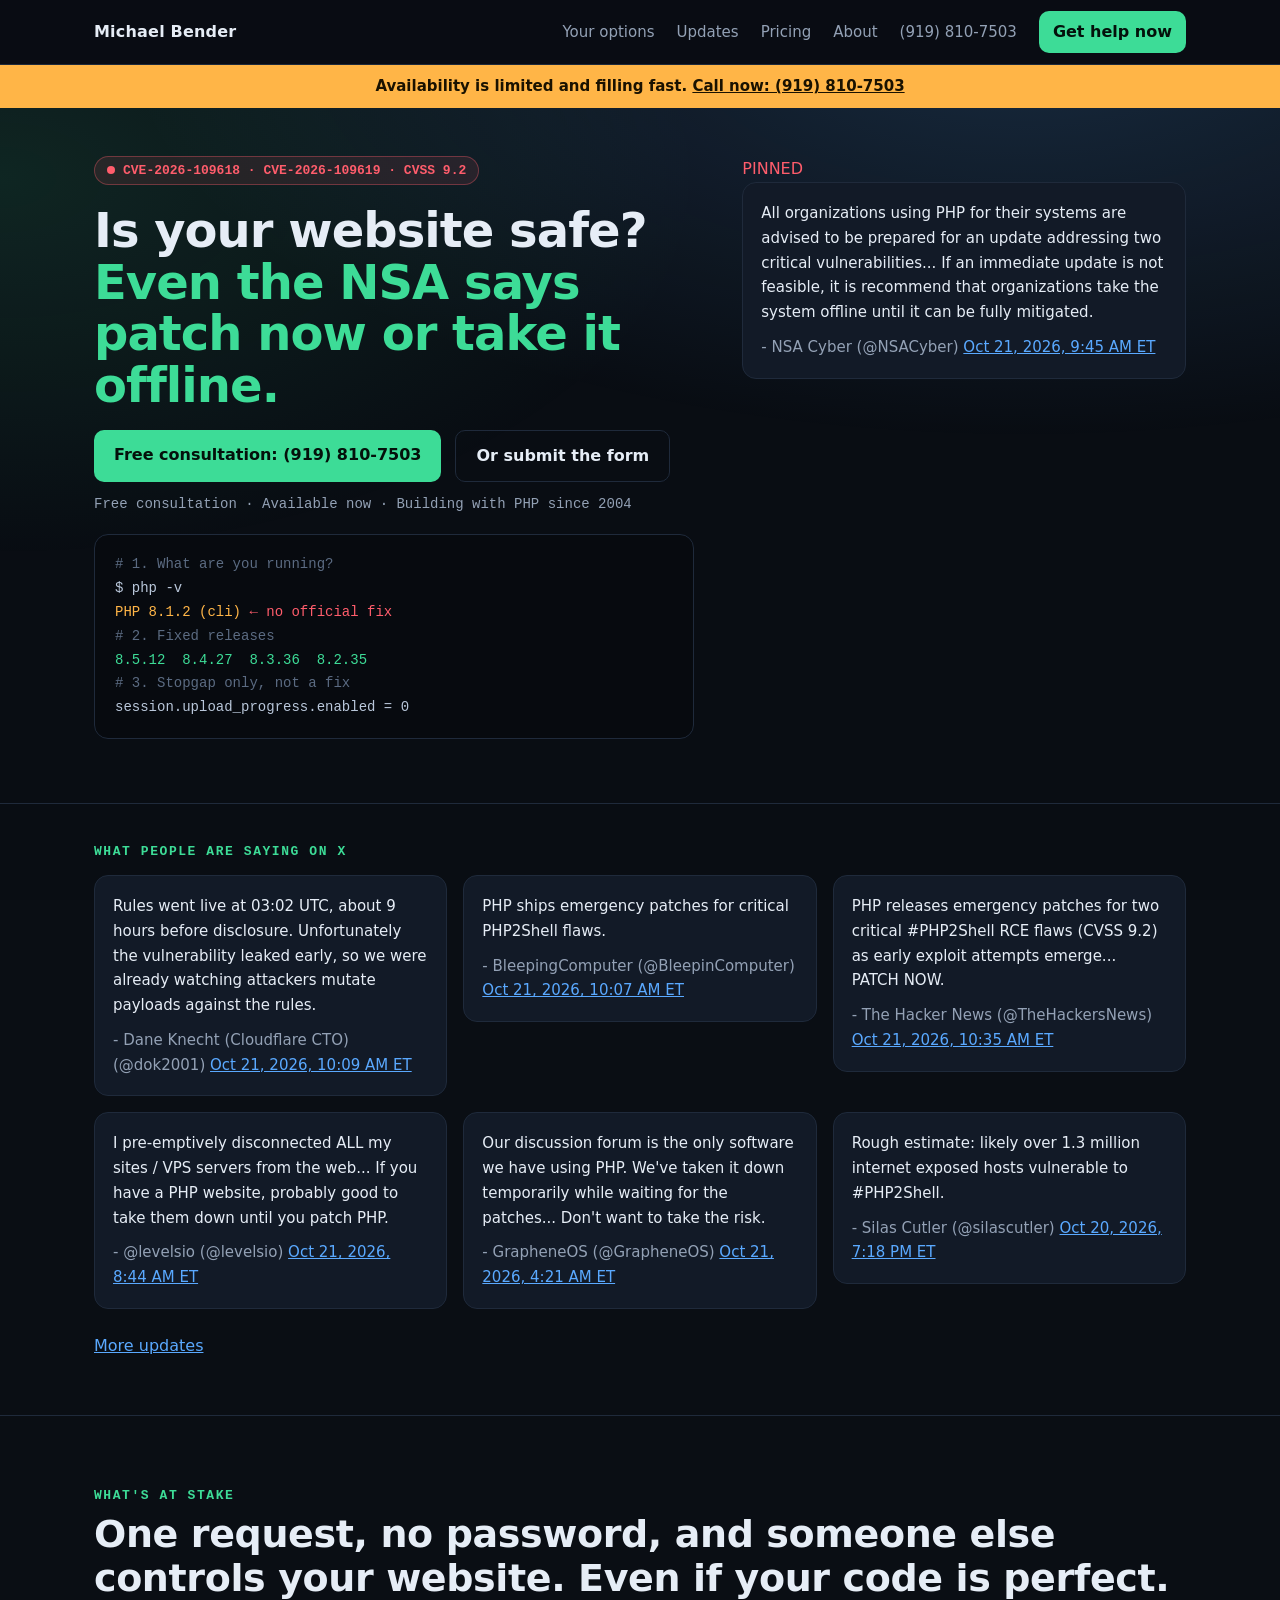
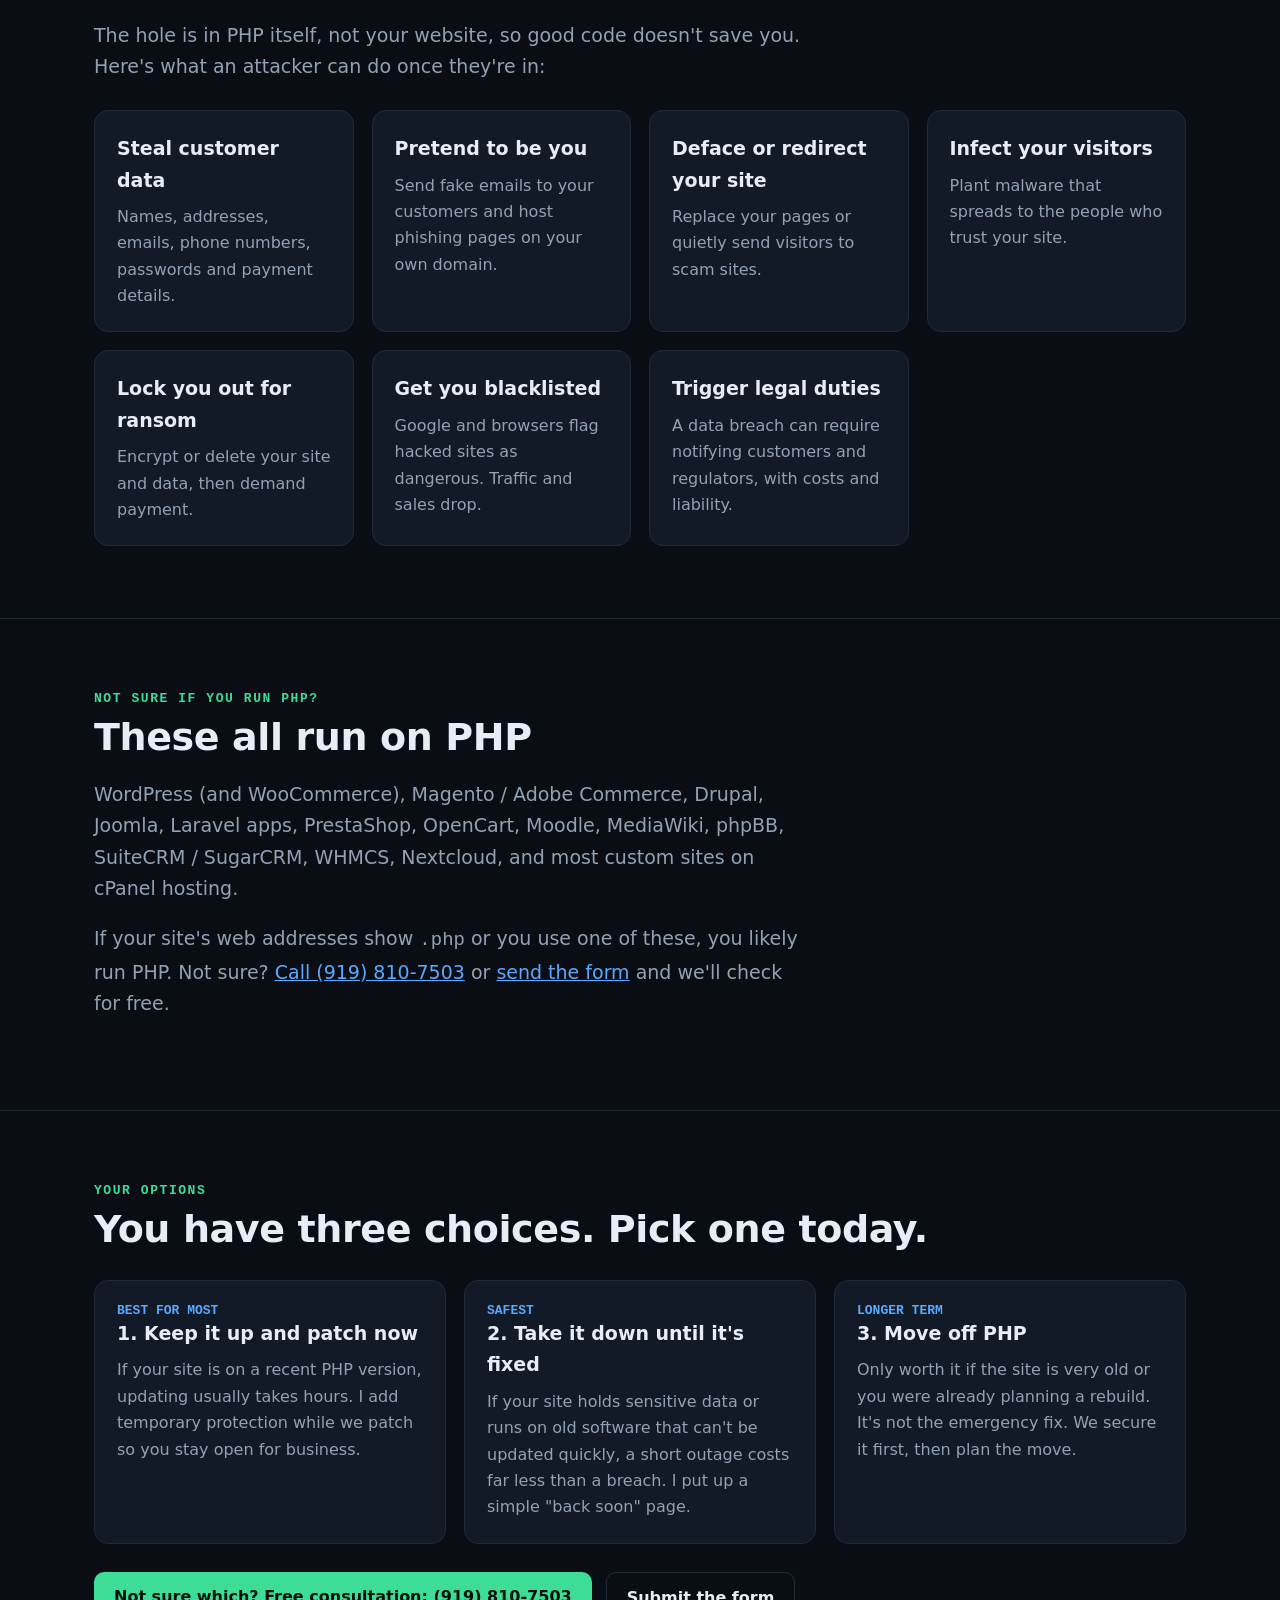
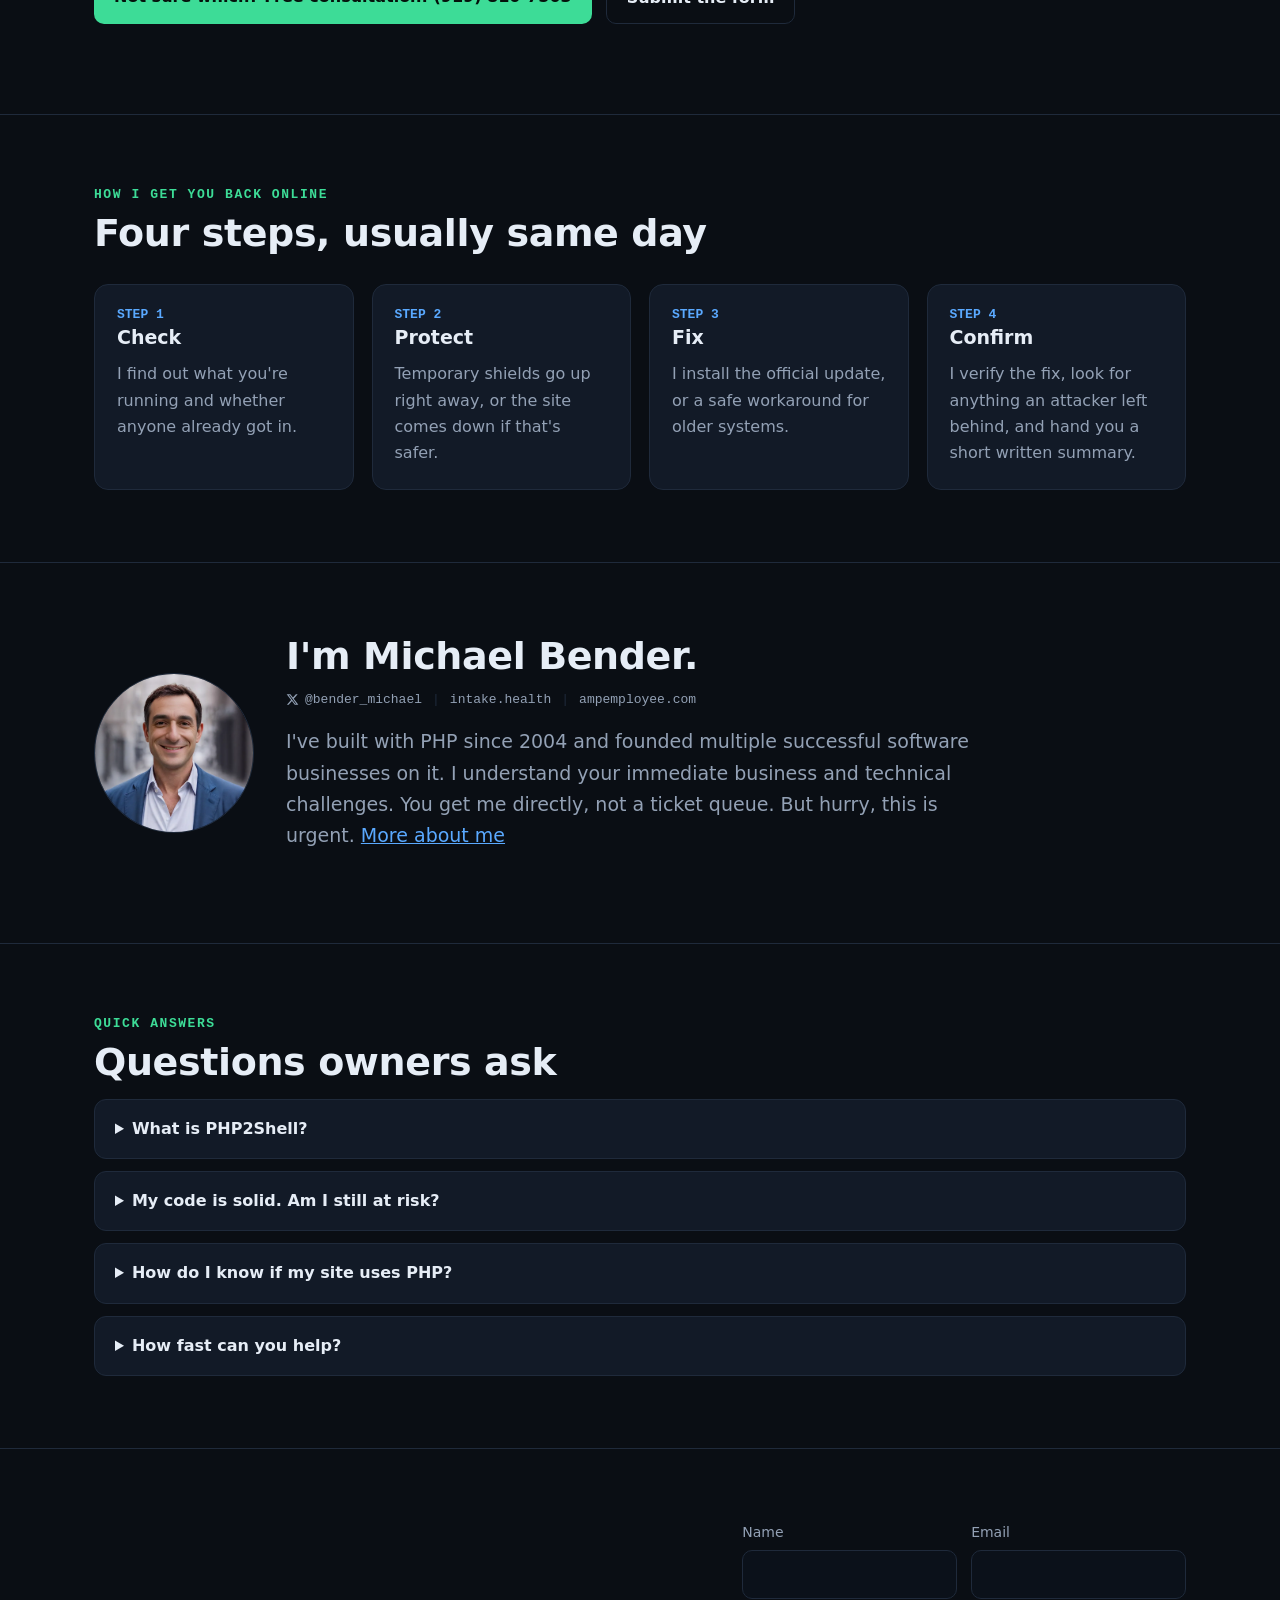
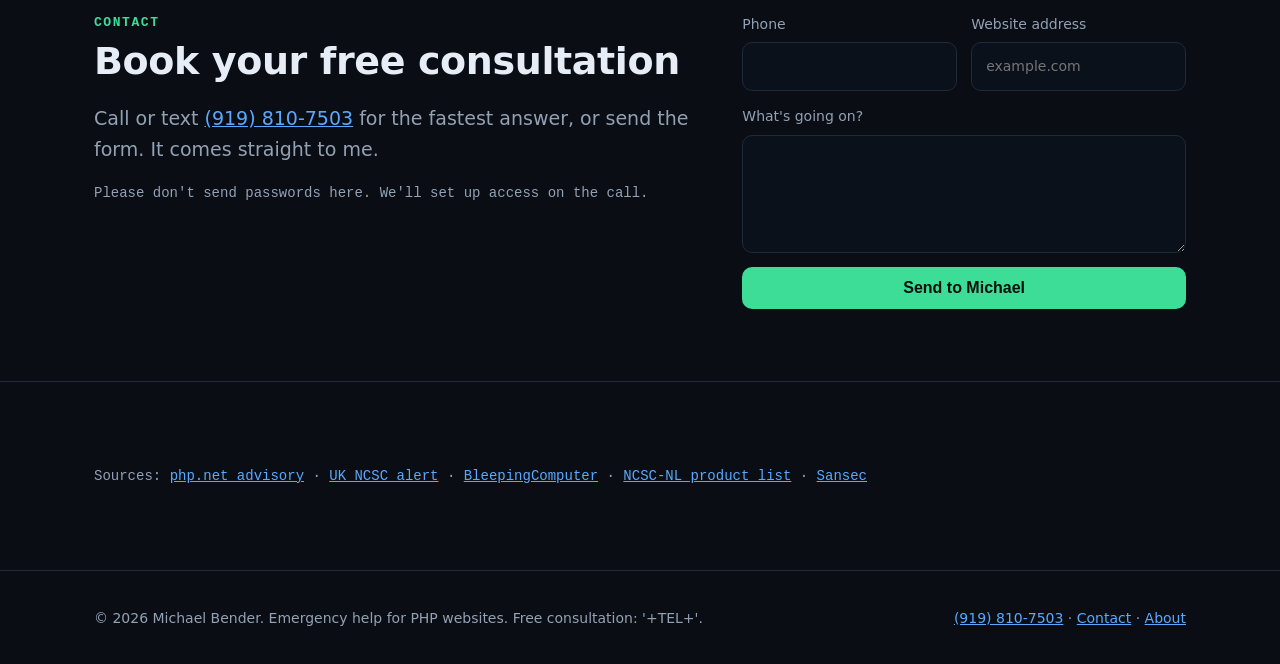
==== index.html @ 1cd70a0a "Add byline and X sameAs" ====
<!doctype html>
<html lang="en"><head><meta charset="utf-8"><meta name="viewport" content="width=device-width,initial-scale=1">
<title>PHP2Shell: Is Your Website at Risk? | Michael Bender</title><meta name="description" content="Attackers can take over your website's server with one request, no password, even if your code is perfect. Patches came out Oct 21, 2026. Get it fixed today: (919) 810-7503."><link rel="canonical" href="https://michaelbender.net/"><meta name="robots" content="index,follow,max-image-preview:large">
<meta property="og:type" content="website"><meta property="og:url" content="https://michaelbender.net/"><meta property="og:title" content="PHP2Shell: Is Your Website at Risk? | Michael Bender"><meta property="og:description" content="Attackers can take over your website's server with one request, no password, even if your code is perfect. Patches came out Oct 21, 2026. Get it fixed today: (919) 810-7503."><meta property="og:image" content="https://michaelbender.net/img/og.png">
<meta name="twitter:card" content="summary_large_image"><meta name="twitter:title" content="PHP2Shell: Is Your Website at Risk? | Michael Bender"><meta name="twitter:description" content="Attackers can take over your website's server with one request, no password, even if your code is perfect. Patches came out Oct 21, 2026. Get it fixed today: (919) 810-7503."><meta name="twitter:image" content="https://michaelbender.net/img/og.png">
<meta name="theme-color" content="#0a0e14"><link rel="icon" href="/favicon.svg" type="image/svg+xml"><link rel="alternate" type="text/plain" href="/llms.txt"><link rel="stylesheet" href="/style.css"><script src="/bg.js" defer></script>
<script type="application/ld+json">{"@context": "https://schema.org", "@type": "Person", "@id": "https://michaelbender.net/#michael", "name": "Michael Bender", "url": "https://michaelbender.net", "image": "https://michaelbender.net/img/michael-bender.jpg", "telephone": "+1-919-810-7503", "jobTitle": "PHP Security Consultant", "sameAs": ["https://x.com/bender_michael"], "knowsAbout": ["PHP", "PHP2Shell", "CVE-2026-109618", "CVE-2026-109619", "WordPress", "Laravel", "Website security"], "description": "Software founder who has built with PHP since 2004 and helps businesses patch and recover from PHP2Shell."}</script><script type="application/ld+json">{"@context": "https://schema.org", "@type": "ProfessionalService", "name": "Michael Bender PHP2Shell Emergency Help", "url": "https://michaelbender.net", "telephone": "+1-919-810-7503", "image": "https://michaelbender.net/img/michael-bender.jpg", "founder": {"@id": "https://michaelbender.net/#michael"}, "areaServed": "Worldwide", "priceRange": "$500 - $3,000", "makesOffer": {"@type": "Offer", "name": "PHP2Shell remediation", "priceSpecification": {"@type": "PriceSpecification", "minPrice": 500, "maxPrice": 3000, "priceCurrency": "USD"}, "description": "Most jobs completed in a few hours. Price set per job after a free consultation."}, "serviceType": ["Emergency PHP patching", "PHP2Shell remediation", "Website security check", "Legacy PHP upgrade"]}</script><script type="application/ld+json">{"@context": "https://schema.org", "@type": "Article", "headline": "PHP2Shell: what it means for your business website and what to do today", "datePublished": "2026-10-21", "dateModified": "2026-10-21", "author": {"@id": "https://michaelbender.net/#michael"}, "about": ["CVE-2026-109618", "CVE-2026-109619"], "citation": ["https://www.php.net/", "https://www.ncsc.gov.uk/news/critical-security-issue-affecting-php", "https://www.bleepingcomputer.com/news/security/php-ships-emergency-patches-for-critical-php2shell-flaws/", "https://github.com/NCSC-NL/php2shell", "https://sansec.io/research/php2shell"]}</script><script type="application/ld+json">{"@context": "https://schema.org", "@type": "FAQPage", "mainEntity": [{"@type": "Question", "name": "What is PHP2Shell?", "acceptedAnswer": {"@type": "Answer", "text": "Two critical flaws in PHP, the software that runs a huge share of the web, including most WordPress sites. They were made public and patched on October 21, 2026 (CVE-2026-109618 and CVE-2026-109619). An attacker can take over the server behind your website with a single web request and no password."}}, {"@type": "Question", "name": "My code is solid. Am I still at risk?", "acceptedAnswer": {"@type": "Answer", "text": "Yes. The flaw is in PHP itself, not in your website's code. A perfectly written site on an unpatched server is still exposed."}}, {"@type": "Question", "name": "How do I know if my site uses PHP?", "acceptedAnswer": {"@type": "Answer", "text": "If it runs on WordPress, Drupal, Magento, Joomla, Laravel or most shared hosting, it almost certainly does. Send me the address and I will tell you."}}, {"@type": "Question", "name": "How fast can you help?", "acceptedAnswer": {"@type": "Answer", "text": "Today. Call (919) 810-7503 or send the form. Most sites on a current PHP version can be patched in hours."}}]}</script>
</head><body><a class="skip" href="#main">Skip to content</a>
<header class="top"><div class="wrap"><a class="brand" href="/">Michael Bender</a>
<nav aria-label="Primary"><a href="/#options">Your options</a><a href="/updates/">Updates</a><a href="/pricing/">Pricing</a><a href="/about/">About</a><a href="tel:+19198107503">(919) 810-7503</a><a class="btn" href="/#contact" style="padding:8px 14px">Get help now</a></nav></div></header><main id="main"><div class="banner"><div class="wrap">Availability is limited and filling fast. <a href="tel:+19198107503">Call now: (919) 810-7503</a></div></div>
<section class="hero" style="border-top:0;padding-top:48px"><div class="wrap grid2" style="align-items:start">
<div>
<span class="pill"><i></i>CVE-2026-109618 &middot; CVE-2026-109619 &middot; CVSS 9.2</span>
<h1 style="font-size:clamp(30px,4.2vw,48px)">Is your website safe? <em>Even the NSA says patch now or take it offline.</em></h1>
<div class="cta" style="margin:18px 0 6px"><a class="btn" href="tel:+19198107503">Free consultation: (919) 810-7503</a><a class="btn ghost" href="#contact">Or submit the form</a></div>
<p class="meta">Free consultation &middot; Available now &middot; Building with PHP since 2004</p>
<div class="term" aria-label="Quick exposure check" style="margin-top:22px">
<div class="c"># 1. What are you running?</div>
<div>$ php -v</div>
<div class="y">PHP 8.1.2 (cli)   <span class="r">&larr; no official fix</span></div>
<div class="c"># 2. Fixed releases</div>
<div class="g">8.5.12 &nbsp;8.4.27 &nbsp;8.3.36 &nbsp;8.2.35</div>
<div class="c"># 3. Stopgap only, not a fix</div>
<div>session.upload_progress.enabled = 0</div>
</div>
</div>
<div><div class="xpost"><div class="n" style="color:var(--red)">PINNED</div><blockquote class="twitter-tweet" data-dnt="true" data-theme="dark" data-conversation="none"><p lang="en" dir="ltr">All organizations using PHP for their systems are advised to be prepared for an update addressing two critical vulnerabilities... If an immediate update is not feasible, it is recommend that organizations take the system offline until it can be fully mitigated.</p>- NSA Cyber (@NSACyber) <a href="https://x.com/NSACyber/status/2112903220209098897">Oct 21, 2026, 9:45 AM ET</a></blockquote></div></div>
</div></section>
<section id="x" style="padding:40px 0"><div class="wrap"><div class="eyebrow">What people are saying on X</div>
<div class="xrow"><div class="xpost"><blockquote class="twitter-tweet" data-dnt="true" data-theme="dark" data-conversation="none"><p lang="en" dir="ltr">Rules went live at 03:02 UTC, about 9 hours before disclosure. Unfortunately the vulnerability leaked early, so we were already watching attackers mutate payloads against the rules.</p>- Dane Knecht (Cloudflare CTO) (@dok2001) <a href="https://x.com/dok2001/status/2112909127060259086">Oct 21, 2026, 10:09 AM ET</a></blockquote></div><div class="xpost"><blockquote class="twitter-tweet" data-dnt="true" data-theme="dark" data-conversation="none"><p lang="en" dir="ltr">PHP ships emergency patches for critical PHP2Shell flaws.</p>- BleepingComputer (@BleepinComputer) <a href="https://x.com/BleepinComputer/status/2112908598321758361">Oct 21, 2026, 10:07 AM ET</a></blockquote></div><div class="xpost"><blockquote class="twitter-tweet" data-dnt="true" data-theme="dark" data-conversation="none"><p lang="en" dir="ltr">PHP releases emergency patches for two critical #PHP2Shell RCE flaws (CVSS 9.2) as early exploit attempts emerge... PATCH NOW.</p>- The Hacker News (@TheHackersNews) <a href="https://x.com/TheHackersNews/status/2112915567179174102">Oct 21, 2026, 10:35 AM ET</a></blockquote></div><div class="xpost"><blockquote class="twitter-tweet" data-dnt="true" data-theme="dark" data-conversation="none"><p lang="en" dir="ltr">I pre-emptively disconnected ALL my sites / VPS servers from the web... If you have a PHP website, probably good to take them down until you patch PHP.</p>- @levelsio (@levelsio) <a href="https://x.com/levelsio/status/2112887674251976827">Oct 21, 2026, 8:44 AM ET</a></blockquote></div><div class="xpost"><blockquote class="twitter-tweet" data-dnt="true" data-theme="dark" data-conversation="none"><p lang="en" dir="ltr">Our discussion forum is the only software we have using PHP. We&#x27;ve taken it down temporarily while waiting for the patches... Don&#x27;t want to take the risk.</p>- GrapheneOS (@GrapheneOS) <a href="https://x.com/GrapheneOS/status/2112821646159380954">Oct 21, 2026, 4:21 AM ET</a></blockquote></div><div class="xpost"><blockquote class="twitter-tweet" data-dnt="true" data-theme="dark" data-conversation="none"><p lang="en" dir="ltr">Rough estimate: likely over 1.3 million internet exposed hosts vulnerable to #PHP2Shell.</p>- Silas Cutler (@silascutler) <a href="https://x.com/silascutler/status/2112684895608652003">Oct 20, 2026, 7:18 PM ET</a></blockquote></div></div>
<p style="margin-top:14px"><a href="/updates/">More updates</a></p></div></section>
<section id="why"><div class="wrap">
<div class="eyebrow">What's at stake</div>
<h2>One request, no password, and someone else controls your website. Even if your code is perfect.</h2>
<p class="lead">The hole is in PHP itself, not your website, so good code doesn't save you. Here's what an attacker can do once they're in:</p>
<div class="cards">
<div class="card"><h3>Steal customer data</h3><p>Names, addresses, emails, phone numbers, passwords and payment details.</p></div>
<div class="card"><h3>Pretend to be you</h3><p>Send fake emails to your customers and host phishing pages on your own domain.</p></div>
<div class="card"><h3>Deface or redirect your site</h3><p>Replace your pages or quietly send visitors to scam sites.</p></div>
<div class="card"><h3>Infect your visitors</h3><p>Plant malware that spreads to the people who trust your site.</p></div>
<div class="card"><h3>Lock you out for ransom</h3><p>Encrypt or delete your site and data, then demand payment.</p></div>
<div class="card"><h3>Get you blacklisted</h3><p>Google and browsers flag hacked sites as dangerous. Traffic and sales drop.</p></div>
<div class="card"><h3>Trigger legal duties</h3><p>A data breach can require notifying customers and regulators, with costs and liability.</p></div>
</div></div></section>
<section id="php-check"><div class="wrap">
<div class="eyebrow">Not sure if you run PHP?</div>
<h2>These all run on PHP</h2>
<p class="lead">WordPress (and WooCommerce), Magento / Adobe Commerce, Drupal, Joomla, Laravel apps, PrestaShop, OpenCart, Moodle, MediaWiki, phpBB, SuiteCRM / SugarCRM, WHMCS, Nextcloud, and most custom sites on cPanel hosting.</p>
<p class="lead">If your site's web addresses show <code>.php</code> or you use one of these, you likely run PHP. Not sure? <a href="tel:+19198107503">Call (919) 810-7503</a> or <a href="#contact">send the form</a> and we'll check for free.</p>
</div></section>

<section id="options"><div class="wrap">
<div class="eyebrow">Your options</div><h2>You have three choices. Pick one today.</h2>
<div class="cards">
<div class="card"><div class="n">BEST FOR MOST</div><h3>1. Keep it up and patch now</h3><p>If your site is on a recent PHP version, updating usually takes hours. I add temporary protection while we patch so you stay open for business.</p></div>
<div class="card"><div class="n">SAFEST</div><h3>2. Take it down until it's fixed</h3><p>If your site holds sensitive data or runs on old software that can't be updated quickly, a short outage costs far less than a breach. I put up a simple "back soon" page.</p></div>
<div class="card"><div class="n">LONGER TERM</div><h3>3. Move off PHP</h3><p>Only worth it if the site is very old or you were already planning a rebuild. It's not the emergency fix. We secure it first, then plan the move.</p></div>
</div>
<div class="cta" style="margin-top:28px"><a class="btn" href="tel:+19198107503">Not sure which? Free consultation: (919) 810-7503</a><a class="btn ghost" href="#contact">Submit the form</a></div>
</div></section>

<section id="how"><div class="wrap">
<div class="eyebrow">How I get you back online</div><h2>Four steps, usually same day</h2>
<div class="cards">
<div class="card"><div class="n">STEP 1</div><h3>Check</h3><p>I find out what you're running and whether anyone already got in.</p></div>
<div class="card"><div class="n">STEP 2</div><h3>Protect</h3><p>Temporary shields go up right away, or the site comes down if that's safer.</p></div>
<div class="card"><div class="n">STEP 3</div><h3>Fix</h3><p>I install the official update, or a safe workaround for older systems.</p></div>
<div class="card"><div class="n">STEP 4</div><h3>Confirm</h3><p>I verify the fix, look for anything an attacker left behind, and hand you a short written summary.</p></div>
</div>
</div></section>

<section id="about"><div class="wrap" style="display:grid;grid-template-columns:160px 1fr;gap:32px;align-items:center">
<div class="photo" style="border-radius:50%"><img src="/img/michael-bender.webp" width="160" height="160" alt="Michael Bender" loading="lazy"></div>
<div><h2>I'm Michael Bender.</h2><p class="byline"><a href="https://x.com/bender_michael" target="_blank" rel="noopener"><svg width="13" height="13" viewBox="0 0 24 24" aria-hidden="true" fill="currentColor"><path d="M18.244 2.25h3.308l-7.227 8.26 8.502 11.24H16.17l-5.214-6.817L4.99 21.75H1.68l7.73-8.835L1.254 2.25H8.08l4.713 6.231zm-1.161 17.52h1.833L7.084 4.126H5.117z"/></svg>@bender_michael</a><span>|</span><a href="https://intake.health" target="_blank" rel="noopener">intake.health</a><span>|</span><a href="https://www.ampemployee.com" target="_blank" rel="noopener">ampemployee.com</a></p><p class="lead">I've built with PHP since 2004 and founded multiple successful software businesses on it. I understand your immediate business and technical challenges. You get me directly, not a ticket queue. But hurry, this is urgent. <a href="/about/">More about me</a></p></div>
</div></section>

<section id="faq"><div class="wrap"><div class="eyebrow">Quick answers</div><h2>Questions owners ask</h2><details><summary>What is PHP2Shell?</summary><p>Two critical flaws in PHP, the software that runs a huge share of the web, including most WordPress sites. They were made public and patched on October 21, 2026 (CVE-2026-109618 and CVE-2026-109619). An attacker can take over the server behind your website with a single web request and no password.</p></details><details><summary>My code is solid. Am I still at risk?</summary><p>Yes. The flaw is in PHP itself, not in your website&#x27;s code. A perfectly written site on an unpatched server is still exposed.</p></details><details><summary>How do I know if my site uses PHP?</summary><p>If it runs on WordPress, Drupal, Magento, Joomla, Laravel or most shared hosting, it almost certainly does. Send me the address and I will tell you.</p></details><details><summary>How fast can you help?</summary><p>Today. Call (919) 810-7503 or send the form. Most sites on a current PHP version can be patched in hours.</p></details></div></section>

<section id="contact"><div class="wrap grid2">
<div><div class="eyebrow">Contact</div><h2>Book your free consultation</h2>
<p class="lead">Call or text <a href="tel:+19198107503">(919) 810-7503</a> for the fastest answer, or send the form. It comes straight to me.</p>
<p class="meta">Please don't send passwords here. We'll set up access on the call.</p></div>
<form action="https://formsubmit.co/michael@intake.health" method="POST">
<input type="hidden" name="_subject" value="New PHP2Shell inquiry from michaelbender.net">
<input type="hidden" name="_next" value="https://michaelbender.net/thanks/">
<input type="hidden" name="_template" value="table">
<input type="text" name="_honey" class="hp" tabindex="-1" autocomplete="off" aria-hidden="true">
<div class="row"><label>Name<input name="name" required autocomplete="name"></label><label>Email<input type="email" name="email" required autocomplete="email"></label></div>
<div class="row"><label>Phone<input type="tel" name="phone" autocomplete="tel"></label><label>Website address<input name="website" placeholder="example.com"></label></div>
<label>What's going on?<textarea name="message" rows="4" required></textarea></label>
<button class="btn" type="submit">Send to Michael</button>
</form>
</div></section>

<section id="sources"><div class="wrap"><p class="meta">Sources: <a href="https://www.php.net/">php.net advisory</a> &middot; <a href="https://www.ncsc.gov.uk/news/critical-security-issue-affecting-php">UK NCSC alert</a> &middot; <a href="https://www.bleepingcomputer.com/news/security/php-ships-emergency-patches-for-critical-php2shell-flaws/">BleepingComputer</a> &middot; <a href="https://github.com/NCSC-NL/php2shell">NCSC-NL product list</a> &middot; <a href="https://sansec.io/research/php2shell">Sansec</a></p></div></section>
</main><script async src="https://platform.twitter.com/widgets.js" charset="utf-8"></script><footer><div class="wrap"><div>&copy; 2026 Michael Bender. Emergency help for PHP websites. Free consultation: '+TEL+'.</div>
<div><a href="tel:+19198107503">(919) 810-7503</a> &middot; <a href="/#contact">Contact</a> &middot; <a href="/about/">About</a></div></div></footer></body></html>
---- style.css ----
:root{--bg:#0a0e14;--bg2:#0f1520;--card:#121a27;--line:#1f2a3b;--tx:#e6edf6;--mut:#93a1b5;--acc:#3ddc97;--acc2:#5aa9ff;--warn:#ffb547;--red:#ff5d6c;--r:14px;--mono:ui-monospace,SFMono-Regular,Menlo,Consolas,monospace}
*{box-sizing:border-box}html{scroll-behavior:smooth}
body{margin:0;background:var(--bg);color:var(--tx);font:16px/1.65 Inter,system-ui,-apple-system,"Segoe UI",Roboto,sans-serif;-webkit-font-smoothing:antialiased}
a{color:var(--acc2)}img{max-width:100%;height:auto}
.wrap{max-width:1140px;margin:0 auto;padding:0 24px}
.skip{position:absolute;left:-999px}.skip:focus{left:12px;top:12px;background:#fff;color:#000;padding:8px;z-index:99}
header.top{position:sticky;top:0;z-index:20;background:rgba(10,14,20,.85);backdrop-filter:blur(10px);border-bottom:1px solid var(--line)}
header.top .wrap{display:flex;align-items:center;justify-content:space-between;height:64px}
.brand{font-weight:700;color:var(--tx);text-decoration:none;letter-spacing:.2px}.brand span{color:var(--acc);font-family:var(--mono)}
nav a{color:var(--mut);text-decoration:none;margin-left:22px;font-size:15px}nav a:hover{color:var(--tx)}
nav a.btn{color:#04110b}
.btn{display:inline-block;background:var(--acc);color:#04110b;font-weight:700;text-decoration:none;padding:12px 20px;border-radius:10px;border:0;cursor:pointer;font-size:16px}
.btn.ghost{background:transparent;color:var(--tx);border:1px solid var(--line)}
.btn:hover{filter:brightness(1.08)}
.hero{padding:88px 0 64px;background:radial-gradient(900px 400px at 80% -10%,rgba(90,169,255,.18),transparent),radial-gradient(700px 380px at 0% 10%,rgba(61,220,151,.12),transparent)}
.pill{display:inline-flex;gap:8px;align-items:center;font:600 13px var(--mono);color:var(--red);background:rgba(255,93,108,.1);border:1px solid rgba(255,93,108,.35);padding:6px 12px;border-radius:999px}
.pill i{width:8px;height:8px;border-radius:50%;background:var(--red);box-shadow:0 0 0 0 rgba(255,93,108,.7);animation:p 1.6s infinite}
@keyframes p{70%{box-shadow:0 0 0 10px rgba(255,93,108,0)}100%{box-shadow:0 0 0 0 rgba(255,93,108,0)}}
@media (prefers-reduced-motion:reduce){.pill i{animation:none}}
h1{font-size:clamp(34px,5.2vw,58px);line-height:1.08;margin:20px 0 18px;letter-spacing:-.02em}
h1 em{font-style:normal;color:var(--acc)}
h2{font-size:clamp(26px,3.4vw,38px);line-height:1.15;margin:0 0 14px;letter-spacing:-.01em}
h3{font-size:19px;margin:0 0 8px}
.lead{font-size:19px;color:var(--mut);max-width:720px}
.cta{display:flex;gap:14px;flex-wrap:wrap;margin:28px 0 18px}
.meta{font:14px var(--mono);color:var(--mut)}
.term{background:#070a0f;border:1px solid var(--line);border-radius:var(--r);padding:18px 20px;font:14px/1.7 var(--mono);color:#b9c7da;overflow:auto}
.term .c{color:#5b6b82}.term .g{color:var(--acc)}.term .y{color:var(--warn)}.term .r{color:var(--red)}
.grid2{display:grid;grid-template-columns:1.15fr .85fr;gap:48px;align-items:center}
section{padding:72px 0;border-top:1px solid var(--line)}
.eyebrow{font:600 13px var(--mono);color:var(--acc);text-transform:uppercase;letter-spacing:.12em;margin-bottom:10px}
.cards{display:grid;grid-template-columns:repeat(auto-fit,minmax(240px,1fr));gap:18px;margin-top:28px}
.card{background:var(--card);border:1px solid var(--line);border-radius:var(--r);padding:22px}
.card p{color:var(--mut);margin:0}
.card .n{font:700 13px var(--mono);color:var(--acc2)}
.step{display:grid;grid-template-columns:64px 1fr;gap:20px;margin-top:40px}
.step .num{font:700 28px var(--mono);color:var(--acc);border:1px solid var(--line);border-radius:12px;height:64px;display:grid;place-items:center;background:var(--bg2)}
.step ul{color:var(--mut);padding-left:18px;margin:8px 0 0}.step li{margin:4px 0}
table{width:100%;border-collapse:collapse;margin-top:18px;font-size:15px}
th,td{border:1px solid var(--line);padding:12px 14px;text-align:left;vertical-align:top}
th{background:var(--bg2);font-weight:600}td{color:var(--mut)}
.t-red{color:var(--red);font-weight:600}.t-y{color:var(--warn);font-weight:600}.t-g{color:var(--acc);font-weight:600}
.tbl{overflow-x:auto}
.flow svg{width:100%;height:auto;display:block;margin-top:24px}
details{background:var(--card);border:1px solid var(--line);border-radius:12px;padding:16px 20px;margin-top:12px}
summary{cursor:pointer;font-weight:600}details p{color:var(--mut);margin:10px 0 0}
form{display:grid;gap:14px}
label{font-size:14px;color:var(--mut);display:grid;gap:6px}
input,select,textarea{background:#0b111a;border:1px solid var(--line);color:var(--tx);border-radius:10px;padding:12px 14px;font:inherit}
input:focus,select:focus,textarea:focus{outline:2px solid var(--acc2);border-color:transparent}
.row{display:grid;grid-template-columns:1fr 1fr;gap:14px}
.hp{display:none}
footer{border-top:1px solid var(--line);padding:36px 0;color:var(--mut);font-size:14px}
footer .wrap{display:flex;justify-content:space-between;flex-wrap:wrap;gap:12px}
.src li{margin:6px 0}
.about-hero{display:grid;grid-template-columns:.8fr 1.2fr;gap:56px;align-items:center}
.photo{border-radius:20px;overflow:hidden;border:1px solid var(--line);aspect-ratio:1/1;background:var(--card)}
.photo img{display:block;width:100%;height:100%;object-fit:cover}
.cap{font:13px var(--mono);color:var(--mut);margin-top:10px}
.big{font-size:44px;color:var(--line);font:700 44px var(--mono)}
.prin{display:grid;grid-template-columns:repeat(3,1fr);gap:28px;margin-top:24px}
.prin .card{background:transparent}
@media(max-width:860px){.grid2,.about-hero,.prin,.row{grid-template-columns:1fr}nav a:not(.btn){display:none}.hero{padding-top:56px}}
#about .photo{aspect-ratio:1/1;width:160px}@media(max-width:860px){#about .wrap{grid-template-columns:1fr!important}}
.xgrid{display:grid;grid-template-columns:repeat(auto-fit,minmax(300px,1fr));gap:18px;margin-top:24px;align-items:start}
.xpost blockquote.twitter-tweet{margin:0;background:var(--card);border:1px solid var(--line);border-radius:var(--r);padding:18px;color:var(--mut);font-size:15px}
.xpost blockquote.twitter-tweet p{color:var(--tx);margin:0 0 10px}
.xpost .twitter-tweet-rendered{margin:0!important}
.banner{background:var(--warn);color:#1a1200;font-weight:700;text-align:center;padding:9px 0;font-size:15px}.banner a{color:#1a1200}
#bg{position:fixed;inset:0;width:100%;height:100%;z-index:-1;opacity:.09;pointer-events:none}
body{position:relative;z-index:0}
@media (prefers-reduced-motion:reduce){#bg{display:none}}
.xrow{display:flex;gap:16px;overflow-x:auto;scroll-snap-type:x mandatory;padding-bottom:10px;margin-top:16px}
.xrow .xpost{flex:0 0 300px;scroll-snap-align:start}
@media(min-width:1100px){.xrow{flex-wrap:wrap;overflow:visible}.xrow .xpost{flex:1 1 300px}}
.byline{display:flex;flex-wrap:wrap;align-items:center;gap:10px;font:13px var(--mono);color:var(--mut);margin:0 0 12px}
.byline a{color:var(--mut);text-decoration:none;display:inline-flex;align-items:center;gap:6px}.byline a:hover{color:var(--tx)}
.byline span{color:var(--line)}
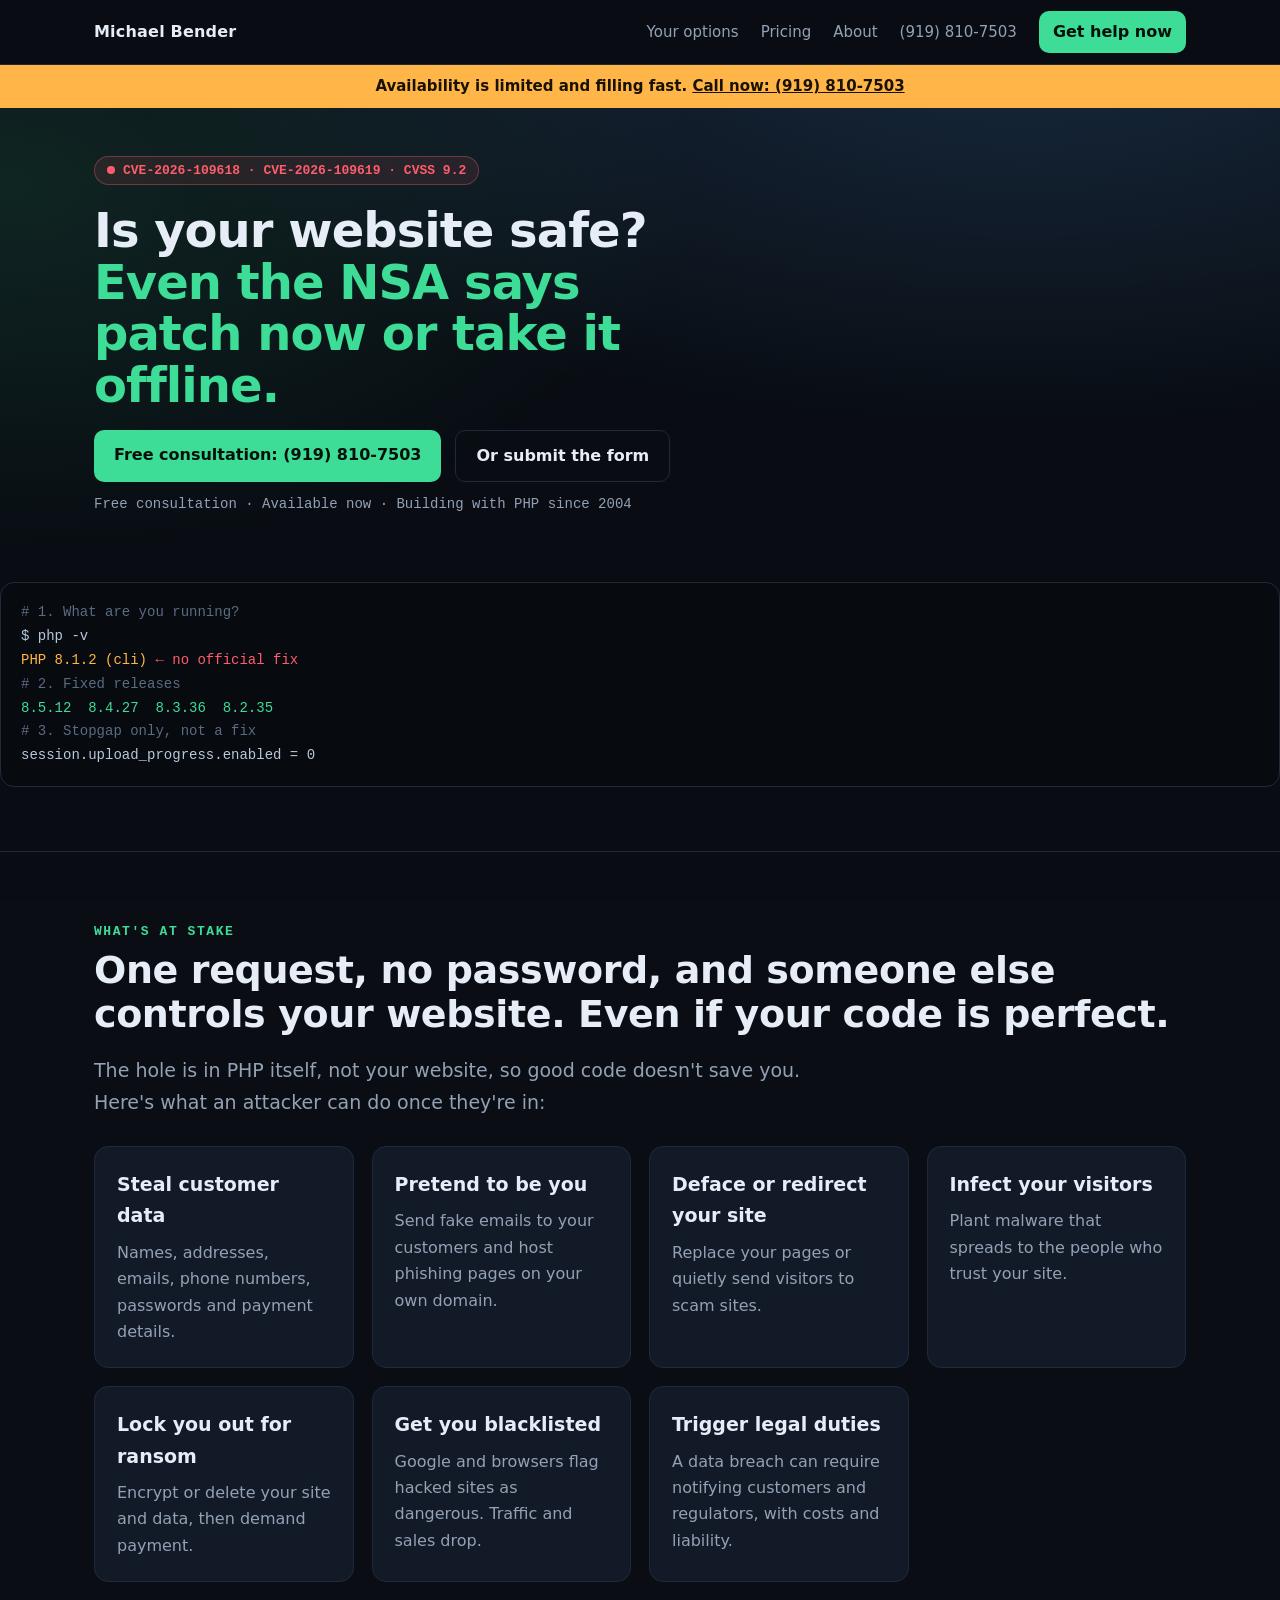
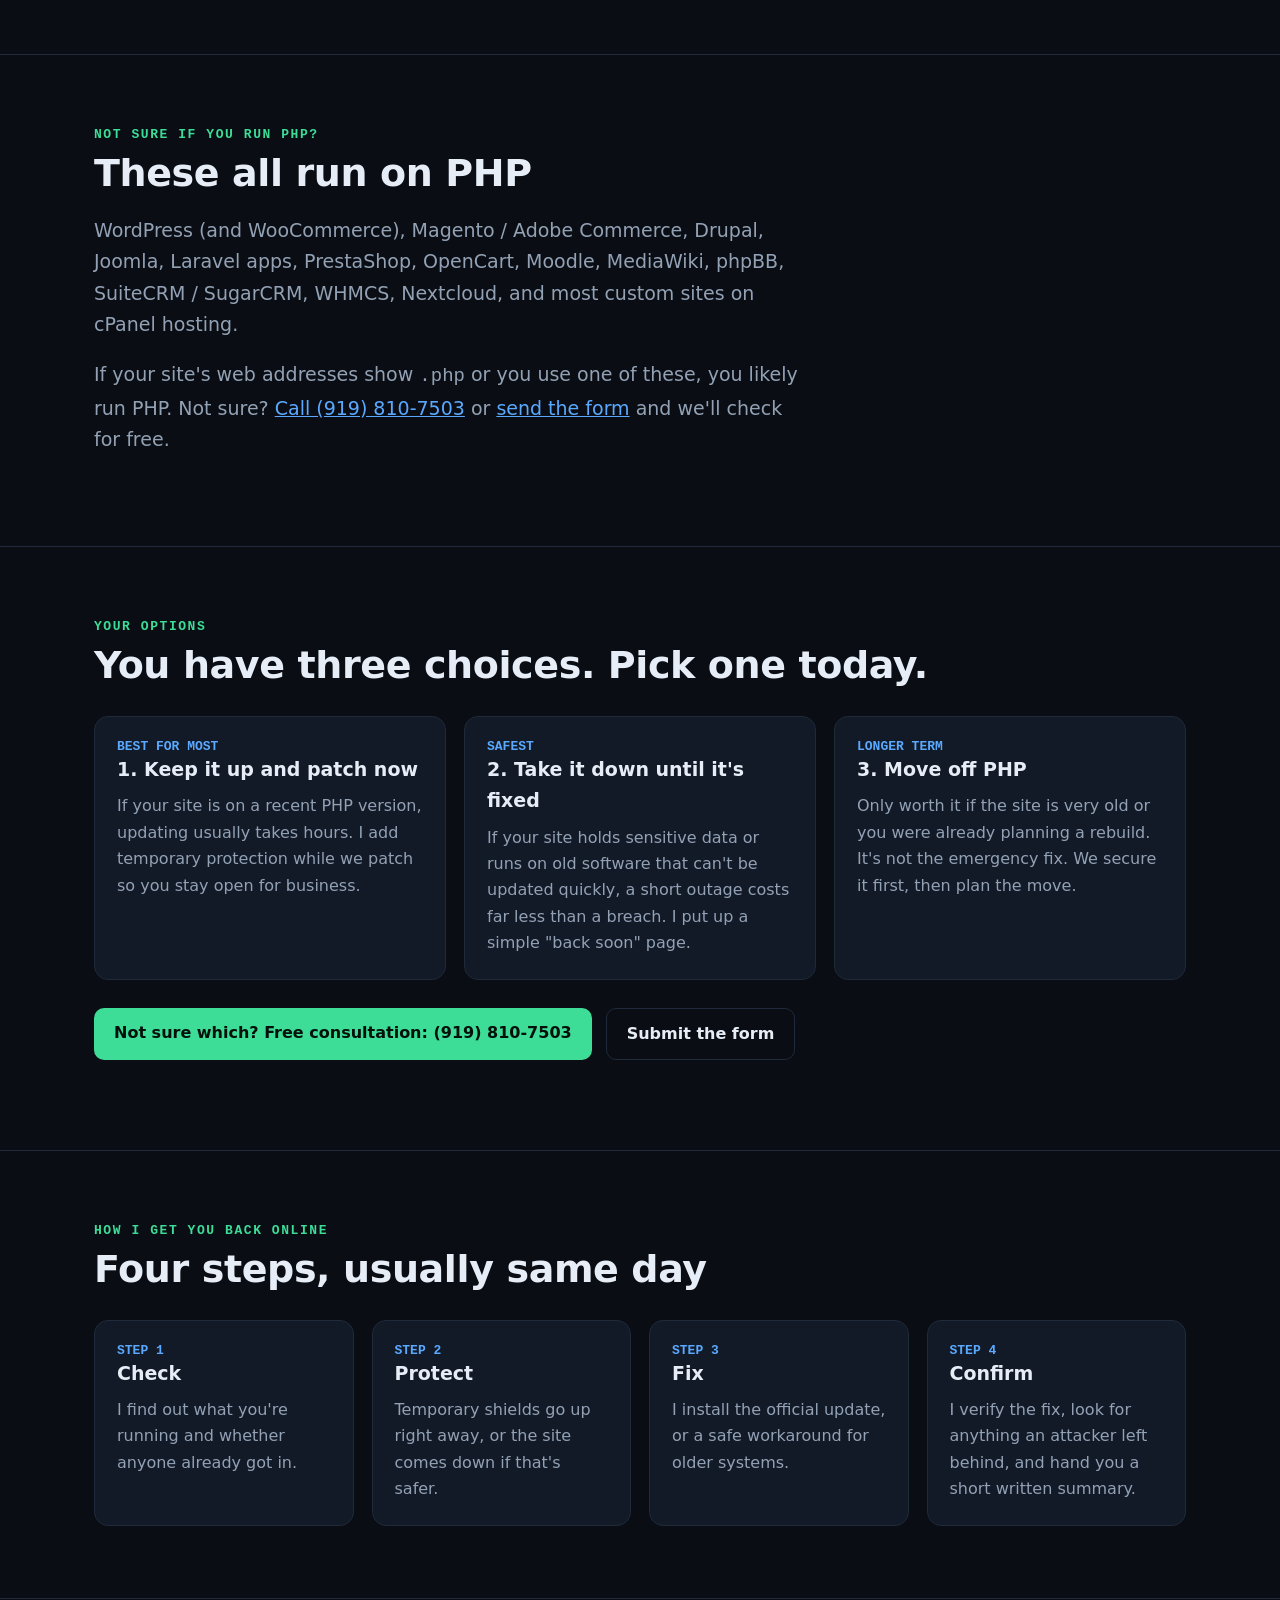
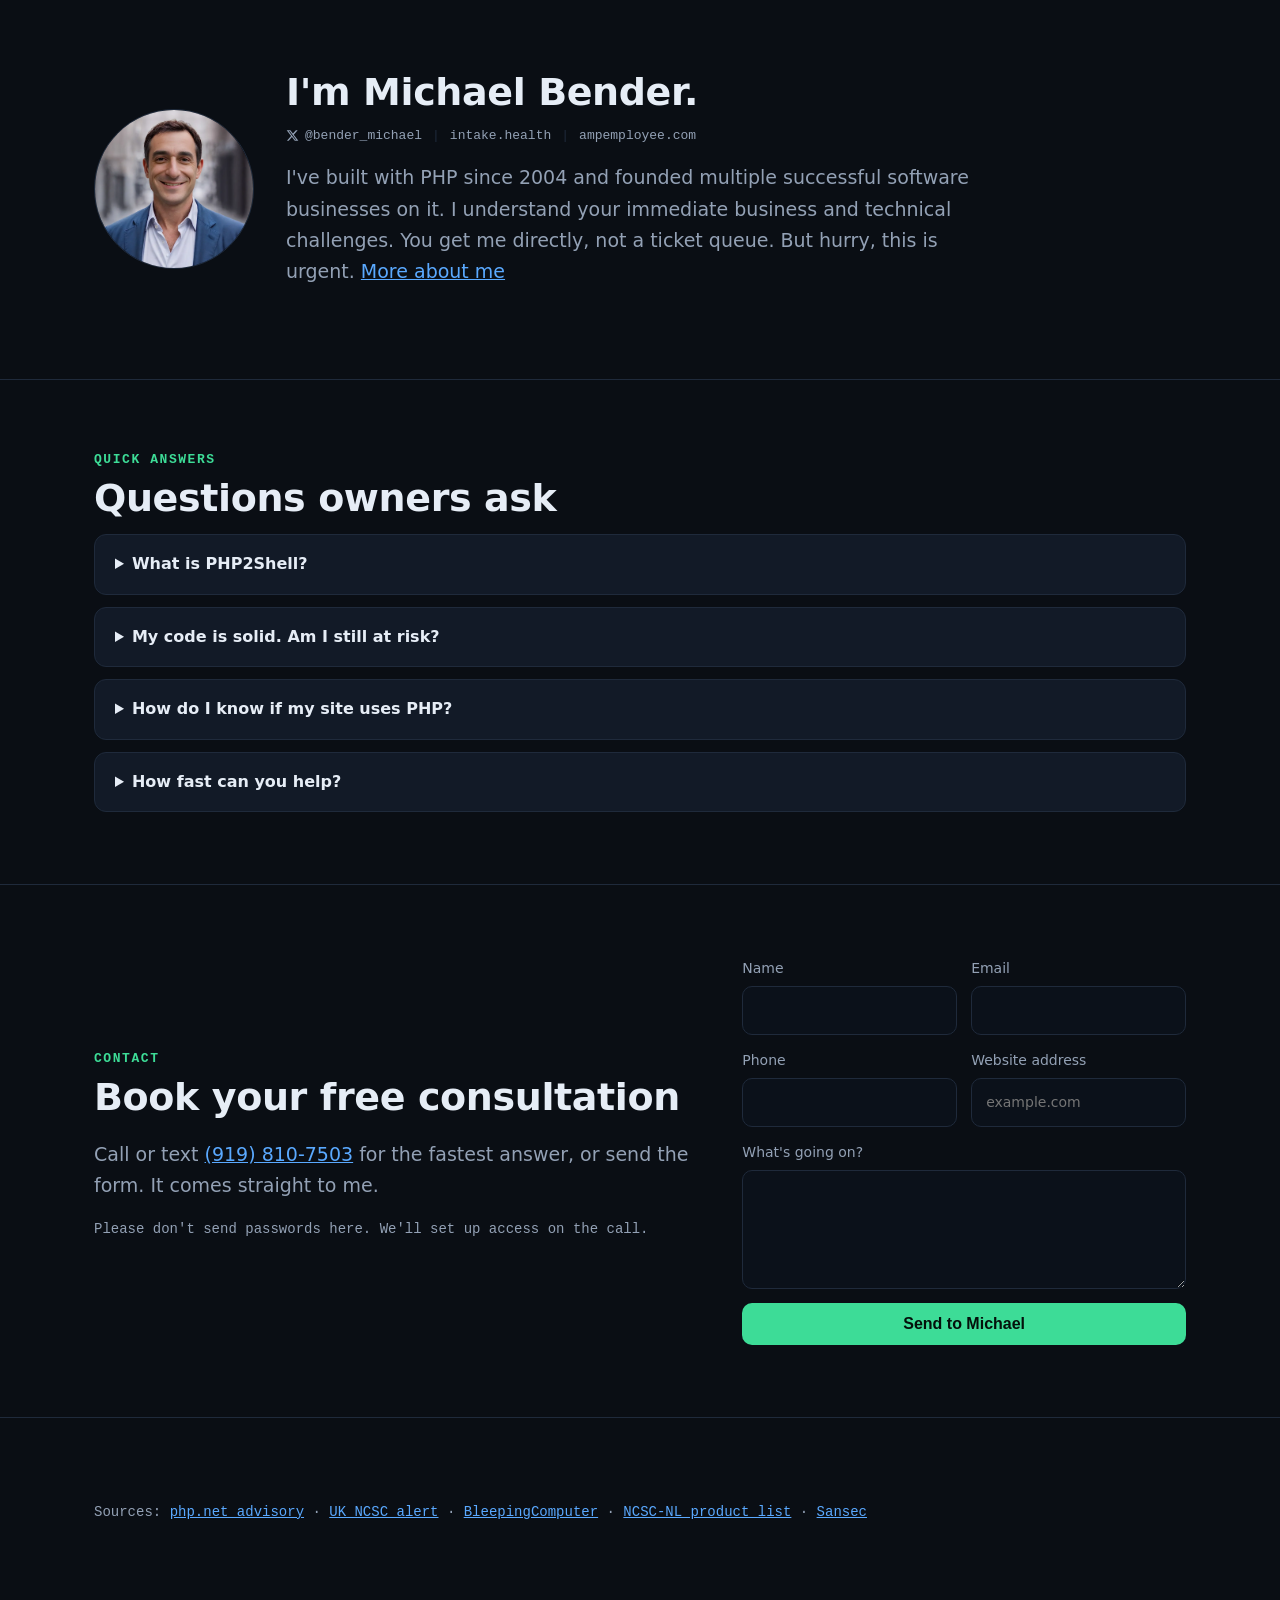
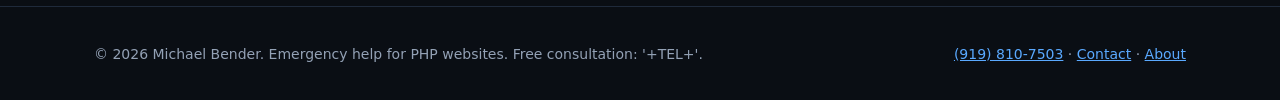
==== commit cbfd769d: "Remove X embeds and /updates; terminal visual in hero" ====
--- a/index.html
+++ b/index.html
@@ -7,14 +7,16 @@
 <script type="application/ld+json">{"@context": "https://schema.org", "@type": "Person", "@id": "https://michaelbender.net/#michael", "name": "Michael Bender", "url": "https://michaelbender.net", "image": "https://michaelbender.net/img/michael-bender.jpg", "telephone": "+1-919-810-7503", "jobTitle": "PHP Security Consultant", "sameAs": ["https://x.com/bender_michael"], "knowsAbout": ["PHP", "PHP2Shell", "CVE-2026-109618", "CVE-2026-109619", "WordPress", "Laravel", "Website security"], "description": "Software founder who has built with PHP since 2004 and helps businesses patch and recover from PHP2Shell."}</script><script type="application/ld+json">{"@context": "https://schema.org", "@type": "ProfessionalService", "name": "Michael Bender PHP2Shell Emergency Help", "url": "https://michaelbender.net", "telephone": "+1-919-810-7503", "image": "https://michaelbender.net/img/michael-bender.jpg", "founder": {"@id": "https://michaelbender.net/#michael"}, "areaServed": "Worldwide", "priceRange": "$500 - $3,000", "makesOffer": {"@type": "Offer", "name": "PHP2Shell remediation", "priceSpecification": {"@type": "PriceSpecification", "minPrice": 500, "maxPrice": 3000, "priceCurrency": "USD"}, "description": "Most jobs completed in a few hours. Price set per job after a free consultation."}, "serviceType": ["Emergency PHP patching", "PHP2Shell remediation", "Website security check", "Legacy PHP upgrade"]}</script><script type="application/ld+json">{"@context": "https://schema.org", "@type": "Article", "headline": "PHP2Shell: what it means for your business website and what to do today", "datePublished": "2026-10-21", "dateModified": "2026-10-21", "author": {"@id": "https://michaelbender.net/#michael"}, "about": ["CVE-2026-109618", "CVE-2026-109619"], "citation": ["https://www.php.net/", "https://www.ncsc.gov.uk/news/critical-security-issue-affecting-php", "https://www.bleepingcomputer.com/news/security/php-ships-emergency-patches-for-critical-php2shell-flaws/", "https://github.com/NCSC-NL/php2shell", "https://sansec.io/research/php2shell"]}</script><script type="application/ld+json">{"@context": "https://schema.org", "@type": "FAQPage", "mainEntity": [{"@type": "Question", "name": "What is PHP2Shell?", "acceptedAnswer": {"@type": "Answer", "text": "Two critical flaws in PHP, the software that runs a huge share of the web, including most WordPress sites. They were made public and patched on October 21, 2026 (CVE-2026-109618 and CVE-2026-109619). An attacker can take over the server behind your website with a single web request and no password."}}, {"@type": "Question", "name": "My code is solid. Am I still at risk?", "acceptedAnswer": {"@type": "Answer", "text": "Yes. The flaw is in PHP itself, not in your website's code. A perfectly written site on an unpatched server is still exposed."}}, {"@type": "Question", "name": "How do I know if my site uses PHP?", "acceptedAnswer": {"@type": "Answer", "text": "If it runs on WordPress, Drupal, Magento, Joomla, Laravel or most shared hosting, it almost certainly does. Send me the address and I will tell you."}}, {"@type": "Question", "name": "How fast can you help?", "acceptedAnswer": {"@type": "Answer", "text": "Today. Call (919) 810-7503 or send the form. Most sites on a current PHP version can be patched in hours."}}]}</script>
 </head><body><a class="skip" href="#main">Skip to content</a>
 <header class="top"><div class="wrap"><a class="brand" href="/">Michael Bender</a>
-<nav aria-label="Primary"><a href="/#options">Your options</a><a href="/updates/">Updates</a><a href="/pricing/">Pricing</a><a href="/about/">About</a><a href="tel:+19198107503">(919) 810-7503</a><a class="btn" href="/#contact" style="padding:8px 14px">Get help now</a></nav></div></header><main id="main"><div class="banner"><div class="wrap">Availability is limited and filling fast. <a href="tel:+19198107503">Call now: (919) 810-7503</a></div></div>
+<nav aria-label="Primary"><a href="/#options">Your options</a><a href="/pricing/">Pricing</a><a href="/about/">About</a><a href="tel:+19198107503">(919) 810-7503</a><a class="btn" href="/#contact" style="padding:8px 14px">Get help now</a></nav></div></header><main id="main"><div class="banner"><div class="wrap">Availability is limited and filling fast. <a href="tel:+19198107503">Call now: (919) 810-7503</a></div></div>
 <section class="hero" style="border-top:0;padding-top:48px"><div class="wrap grid2" style="align-items:start">
 <div>
 <span class="pill"><i></i>CVE-2026-109618 &middot; CVE-2026-109619 &middot; CVSS 9.2</span>
 <h1 style="font-size:clamp(30px,4.2vw,48px)">Is your website safe? <em>Even the NSA says patch now or take it offline.</em></h1>
 <div class="cta" style="margin:18px 0 6px"><a class="btn" href="tel:+19198107503">Free consultation: (919) 810-7503</a><a class="btn ghost" href="#contact">Or submit the form</a></div>
 <p class="meta">Free consultation &middot; Available now &middot; Building with PHP since 2004</p>
-<div class="term" aria-label="Quick exposure check" style="margin-top:22px">
+</div>
+</div>
+<div><div class="term" aria-label="Quick exposure check" style="margin-top:56px">
 <div class="c"># 1. What are you running?</div>
 <div>$ php -v</div>
 <div class="y">PHP 8.1.2 (cli)   <span class="r">&larr; no official fix</span></div>
@@ -23,12 +25,8 @@
 <div class="c"># 3. Stopgap only, not a fix</div>
 <div>session.upload_progress.enabled = 0</div>
 </div>
-</div>
-<div><div class="xpost"><div class="n" style="color:var(--red)">PINNED</div><blockquote class="twitter-tweet" data-dnt="true" data-theme="dark" data-conversation="none"><p lang="en" dir="ltr">All organizations using PHP for their systems are advised to be prepared for an update addressing two critical vulnerabilities... If an immediate update is not feasible, it is recommend that organizations take the system offline until it can be fully mitigated.</p>- NSA Cyber (@NSACyber) <a href="https://x.com/NSACyber/status/2112903220209098897">Oct 21, 2026, 9:45 AM ET</a></blockquote></div></div>
 </div></section>
-<section id="x" style="padding:40px 0"><div class="wrap"><div class="eyebrow">What people are saying on X</div>
-<div class="xrow"><div class="xpost"><blockquote class="twitter-tweet" data-dnt="true" data-theme="dark" data-conversation="none"><p lang="en" dir="ltr">Rules went live at 03:02 UTC, about 9 hours before disclosure. Unfortunately the vulnerability leaked early, so we were already watching attackers mutate payloads against the rules.</p>- Dane Knecht (Cloudflare CTO) (@dok2001) <a href="https://x.com/dok2001/status/2112909127060259086">Oct 21, 2026, 10:09 AM ET</a></blockquote></div><div class="xpost"><blockquote class="twitter-tweet" data-dnt="true" data-theme="dark" data-conversation="none"><p lang="en" dir="ltr">PHP ships emergency patches for critical PHP2Shell flaws.</p>- BleepingComputer (@BleepinComputer) <a href="https://x.com/BleepinComputer/status/2112908598321758361">Oct 21, 2026, 10:07 AM ET</a></blockquote></div><div class="xpost"><blockquote class="twitter-tweet" data-dnt="true" data-theme="dark" data-conversation="none"><p lang="en" dir="ltr">PHP releases emergency patches for two critical #PHP2Shell RCE flaws (CVSS 9.2) as early exploit attempts emerge... PATCH NOW.</p>- The Hacker News (@TheHackersNews) <a href="https://x.com/TheHackersNews/status/2112915567179174102">Oct 21, 2026, 10:35 AM ET</a></blockquote></div><div class="xpost"><blockquote class="twitter-tweet" data-dnt="true" data-theme="dark" data-conversation="none"><p lang="en" dir="ltr">I pre-emptively disconnected ALL my sites / VPS servers from the web... If you have a PHP website, probably good to take them down until you patch PHP.</p>- @levelsio (@levelsio) <a href="https://x.com/levelsio/status/2112887674251976827">Oct 21, 2026, 8:44 AM ET</a></blockquote></div><div class="xpost"><blockquote class="twitter-tweet" data-dnt="true" data-theme="dark" data-conversation="none"><p lang="en" dir="ltr">Our discussion forum is the only software we have using PHP. We&#x27;ve taken it down temporarily while waiting for the patches... Don&#x27;t want to take the risk.</p>- GrapheneOS (@GrapheneOS) <a href="https://x.com/GrapheneOS/status/2112821646159380954">Oct 21, 2026, 4:21 AM ET</a></blockquote></div><div class="xpost"><blockquote class="twitter-tweet" data-dnt="true" data-theme="dark" data-conversation="none"><p lang="en" dir="ltr">Rough estimate: likely over 1.3 million internet exposed hosts vulnerable to #PHP2Shell.</p>- Silas Cutler (@silascutler) <a href="https://x.com/silascutler/status/2112684895608652003">Oct 20, 2026, 7:18 PM ET</a></blockquote></div></div>
-<p style="margin-top:14px"><a href="/updates/">More updates</a></p></div></section>
+
 <section id="why"><div class="wrap">
 <div class="eyebrow">What's at stake</div>
 <h2>One request, no password, and someone else controls your website. Even if your code is perfect.</h2>
@@ -93,5 +91,5 @@
 </div></section>
 
 <section id="sources"><div class="wrap"><p class="meta">Sources: <a href="https://www.php.net/">php.net advisory</a> &middot; <a href="https://www.ncsc.gov.uk/news/critical-security-issue-affecting-php">UK NCSC alert</a> &middot; <a href="https://www.bleepingcomputer.com/news/security/php-ships-emergency-patches-for-critical-php2shell-flaws/">BleepingComputer</a> &middot; <a href="https://github.com/NCSC-NL/php2shell">NCSC-NL product list</a> &middot; <a href="https://sansec.io/research/php2shell">Sansec</a></p></div></section>
-</main><script async src="https://platform.twitter.com/widgets.js" charset="utf-8"></script><footer><div class="wrap"><div>&copy; 2026 Michael Bender. Emergency help for PHP websites. Free consultation: '+TEL+'.</div>
+</main><footer><div class="wrap"><div>&copy; 2026 Michael Bender. Emergency help for PHP websites. Free consultation: '+TEL+'.</div>
 <div><a href="tel:+19198107503">(919) 810-7503</a> &middot; <a href="/#contact">Contact</a> &middot; <a href="/about/">About</a></div></div></footer></body></html>
--- a/style.css
+++ b/style.css
@@ -62,17 +62,10 @@
 .prin .card{background:transparent}
 @media(max-width:860px){.grid2,.about-hero,.prin,.row{grid-template-columns:1fr}nav a:not(.btn){display:none}.hero{padding-top:56px}}
 #about .photo{aspect-ratio:1/1;width:160px}@media(max-width:860px){#about .wrap{grid-template-columns:1fr!important}}
-.xgrid{display:grid;grid-template-columns:repeat(auto-fit,minmax(300px,1fr));gap:18px;margin-top:24px;align-items:start}
-.xpost blockquote.twitter-tweet{margin:0;background:var(--card);border:1px solid var(--line);border-radius:var(--r);padding:18px;color:var(--mut);font-size:15px}
-.xpost blockquote.twitter-tweet p{color:var(--tx);margin:0 0 10px}
-.xpost .twitter-tweet-rendered{margin:0!important}
 .banner{background:var(--warn);color:#1a1200;font-weight:700;text-align:center;padding:9px 0;font-size:15px}.banner a{color:#1a1200}
 #bg{position:fixed;inset:0;width:100%;height:100%;z-index:-1;opacity:.09;pointer-events:none}
 body{position:relative;z-index:0}
 @media (prefers-reduced-motion:reduce){#bg{display:none}}
-.xrow{display:flex;gap:16px;overflow-x:auto;scroll-snap-type:x mandatory;padding-bottom:10px;margin-top:16px}
-.xrow .xpost{flex:0 0 300px;scroll-snap-align:start}
-@media(min-width:1100px){.xrow{flex-wrap:wrap;overflow:visible}.xrow .xpost{flex:1 1 300px}}
 .byline{display:flex;flex-wrap:wrap;align-items:center;gap:10px;font:13px var(--mono);color:var(--mut);margin:0 0 12px}
 .byline a{color:var(--mut);text-decoration:none;display:inline-flex;align-items:center;gap:6px}.byline a:hover{color:var(--tx)}
 .byline span{color:var(--line)}
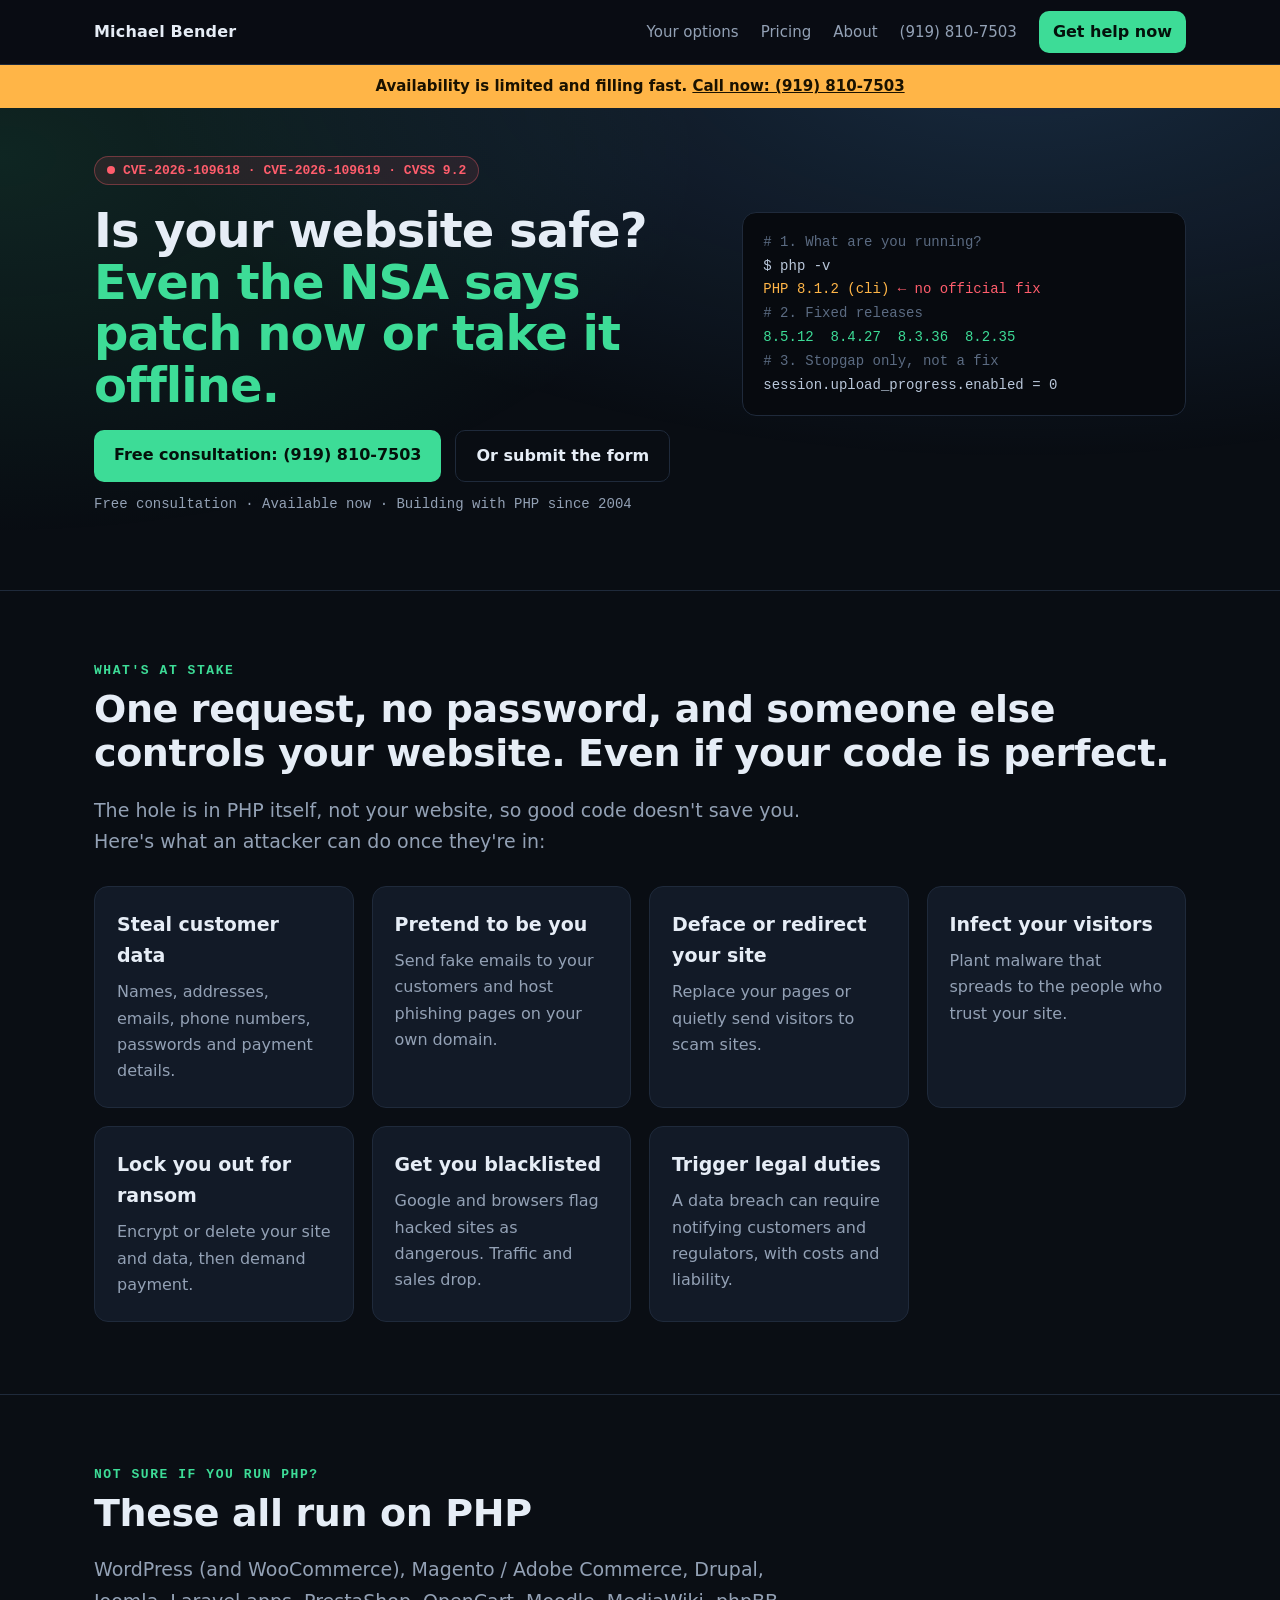
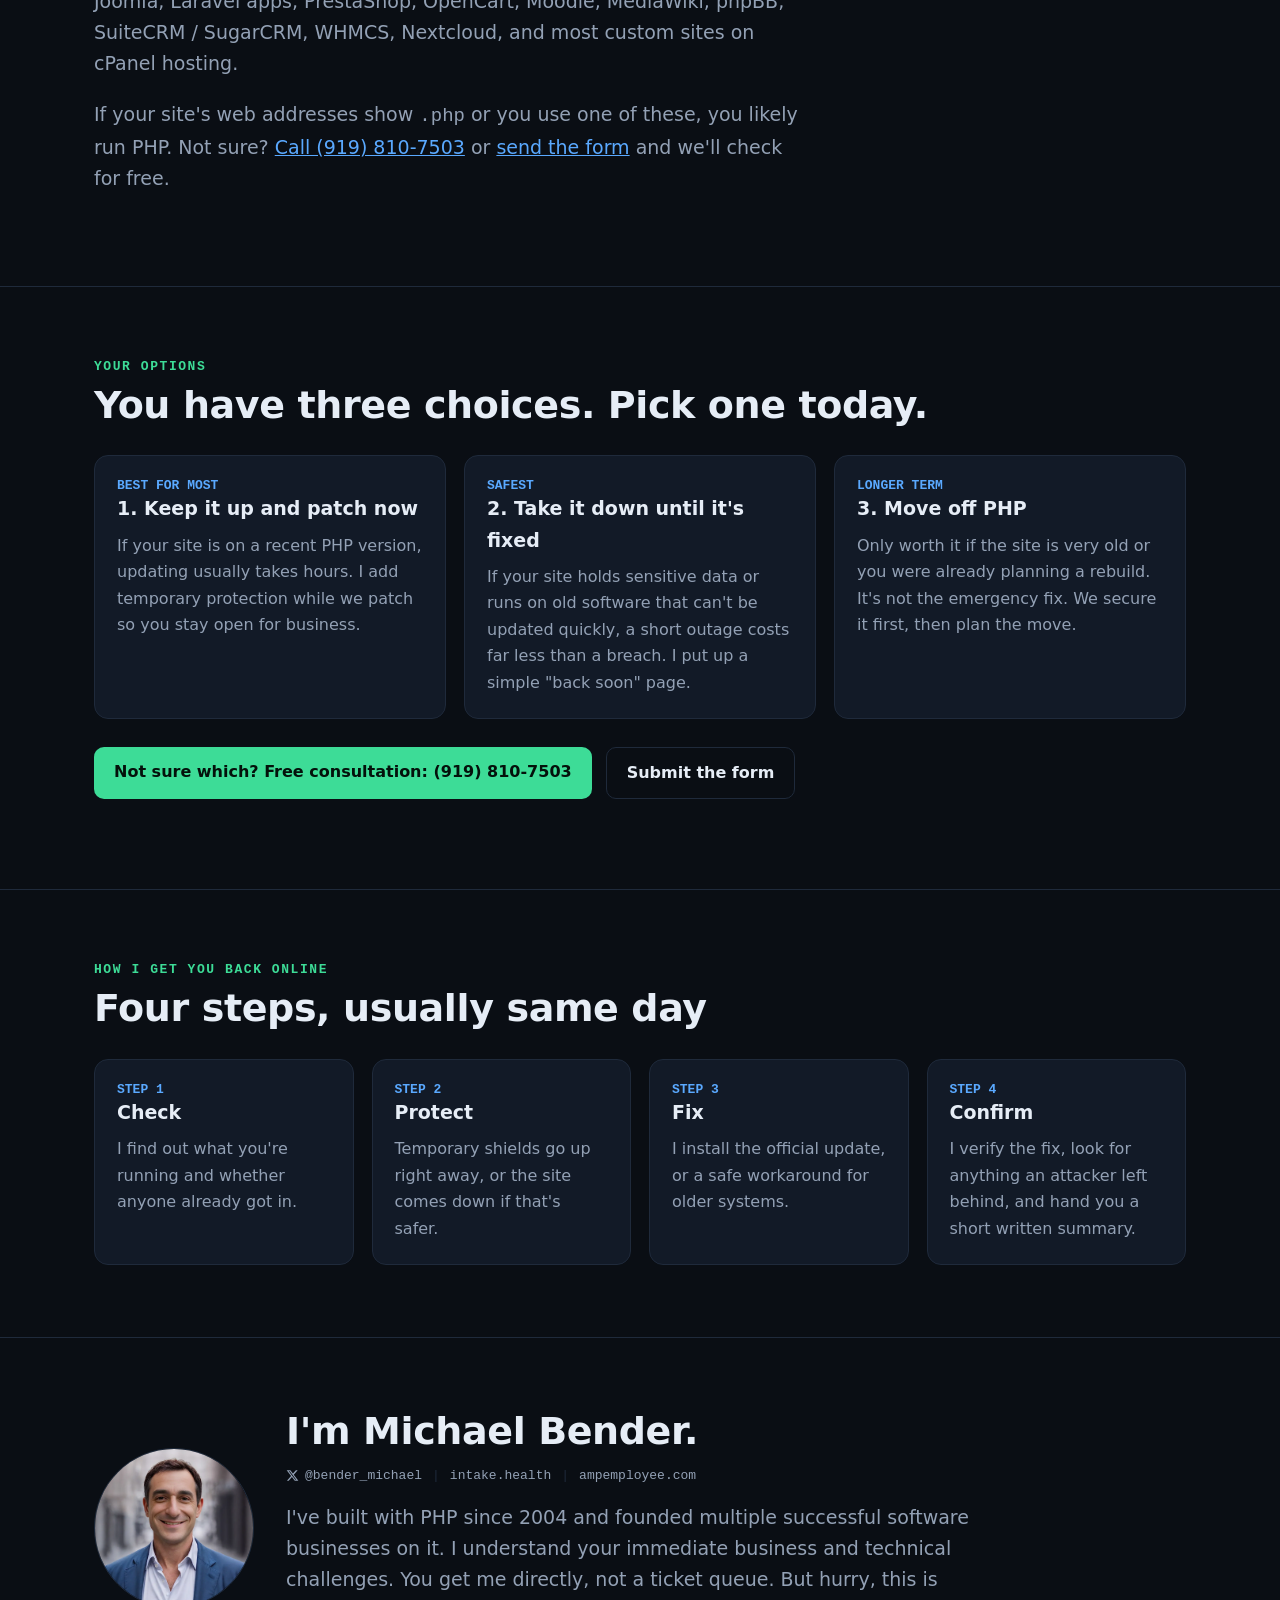
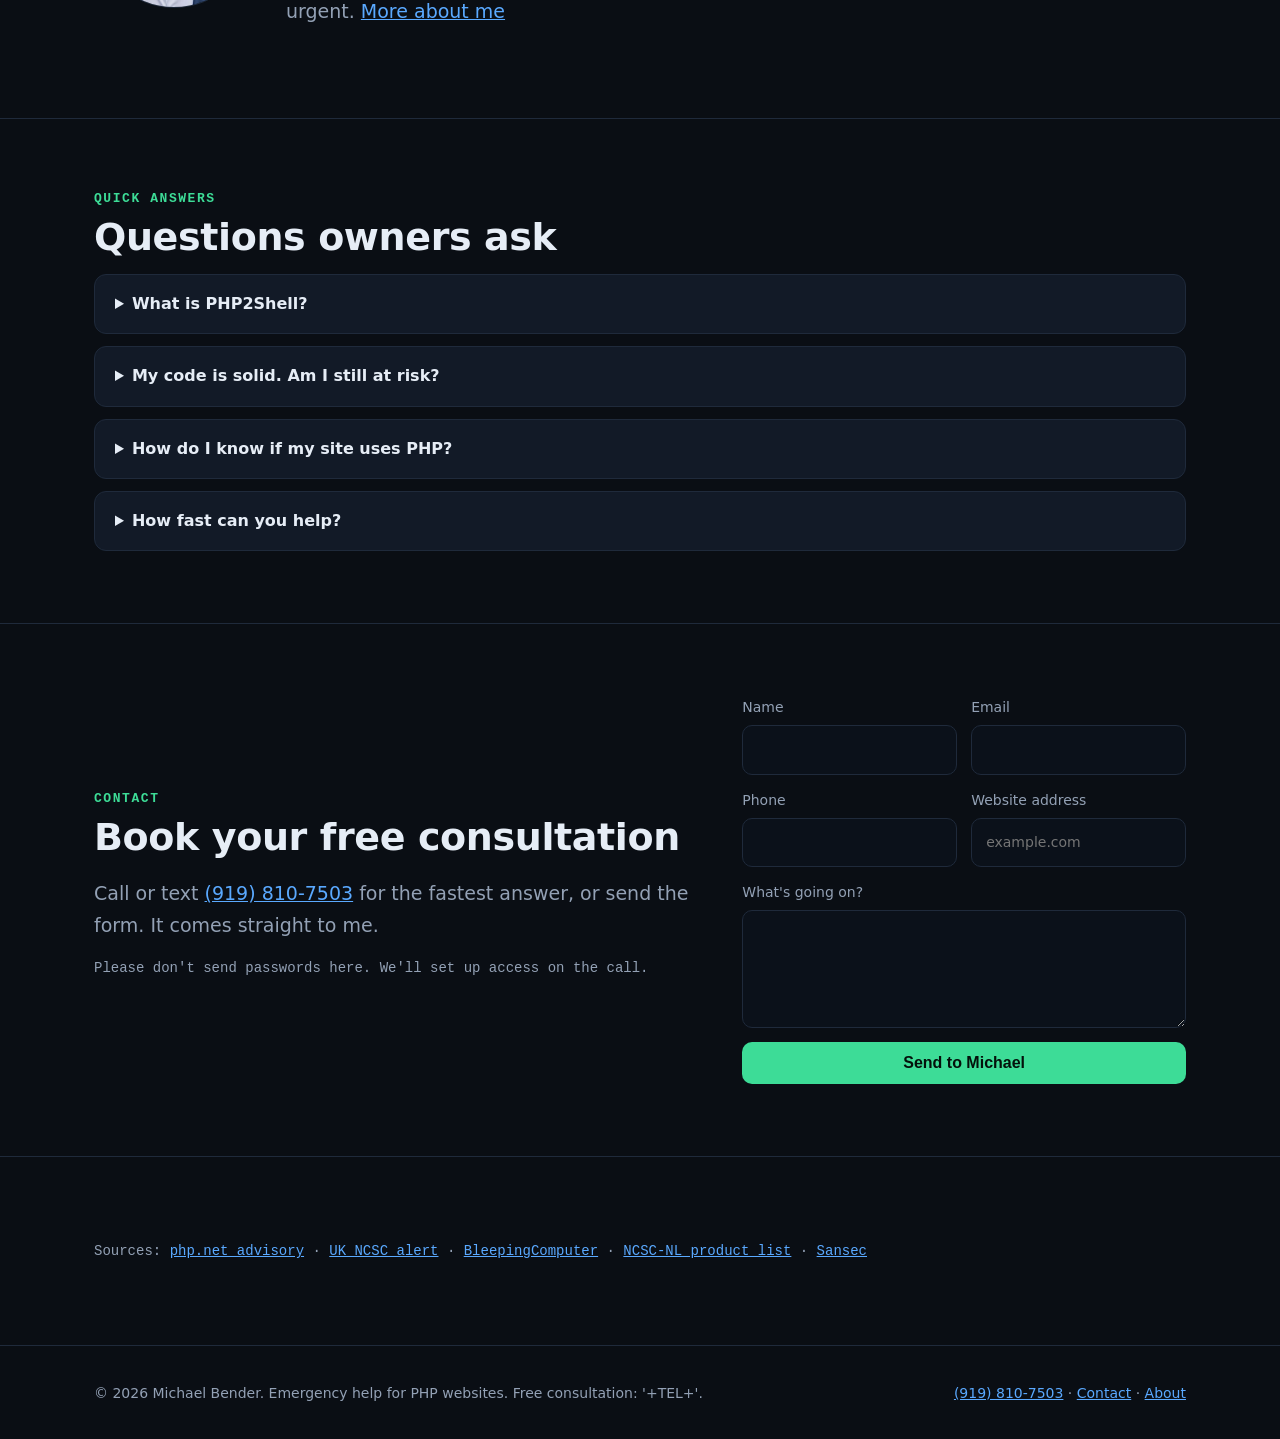
==== commit 65bc54e0: "Fix hero layout" ====
--- a/index.html
+++ b/index.html
@@ -15,7 +15,6 @@
 <div class="cta" style="margin:18px 0 6px"><a class="btn" href="tel:+19198107503">Free consultation: (919) 810-7503</a><a class="btn ghost" href="#contact">Or submit the form</a></div>
 <p class="meta">Free consultation &middot; Available now &middot; Building with PHP since 2004</p>
 </div>
-</div>
 <div><div class="term" aria-label="Quick exposure check" style="margin-top:56px">
 <div class="c"># 1. What are you running?</div>
 <div>$ php -v</div>
@@ -24,7 +23,7 @@
 <div class="g">8.5.12 &nbsp;8.4.27 &nbsp;8.3.36 &nbsp;8.2.35</div>
 <div class="c"># 3. Stopgap only, not a fix</div>
 <div>session.upload_progress.enabled = 0</div>
-</div>
+</div></div>
 </div></section>
 
 <section id="why"><div class="wrap">
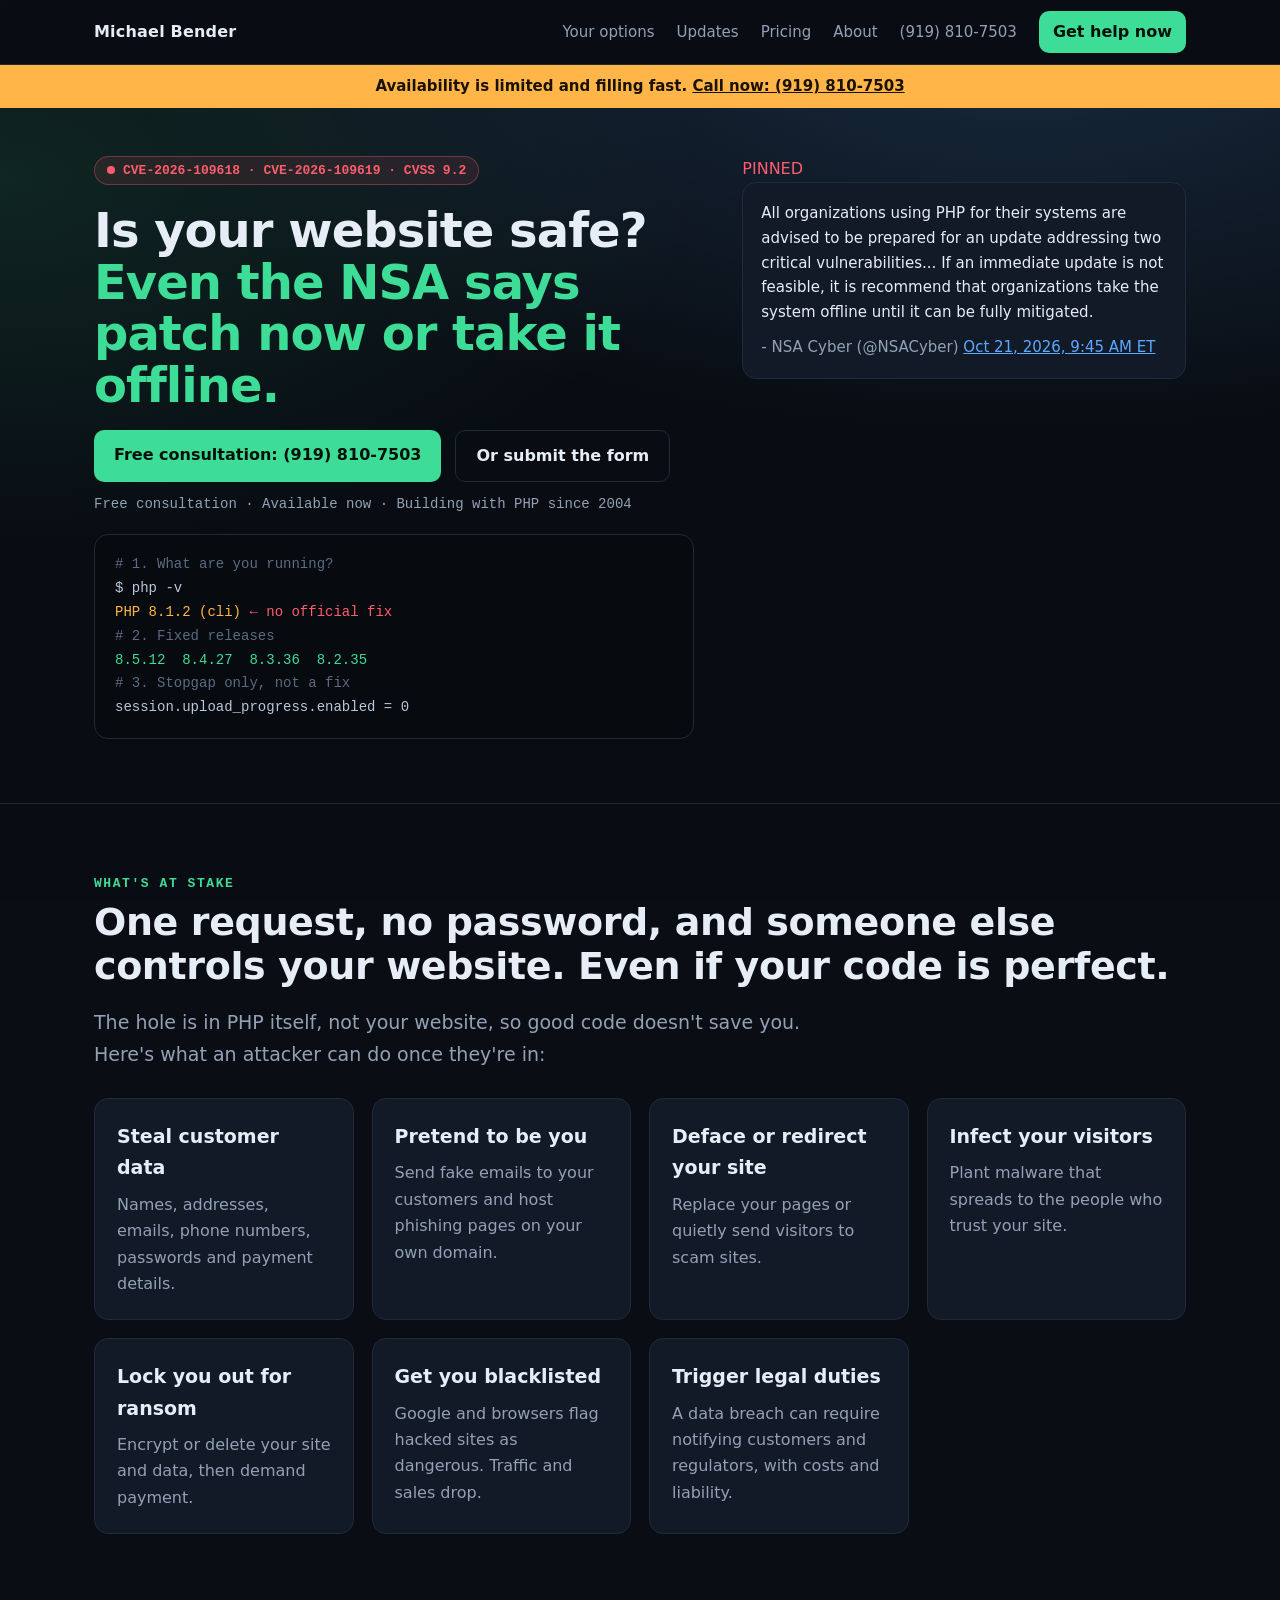
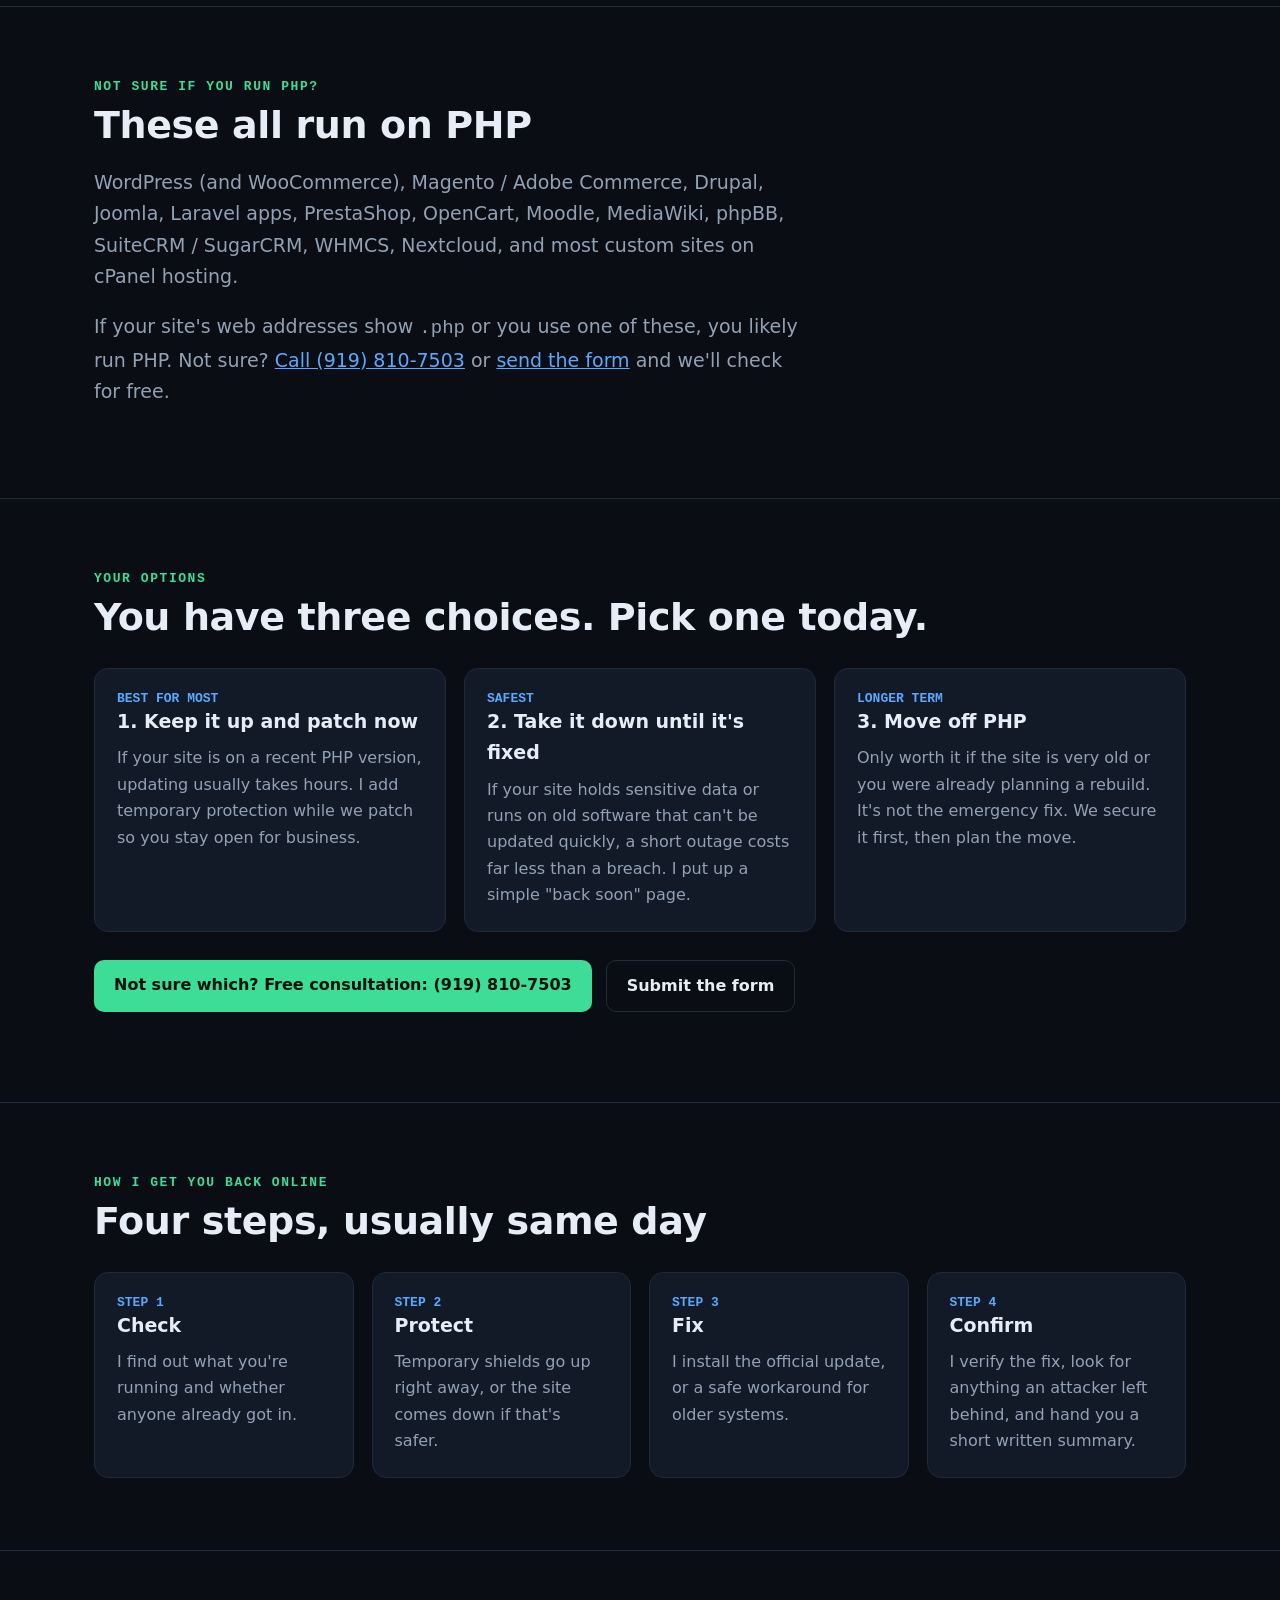
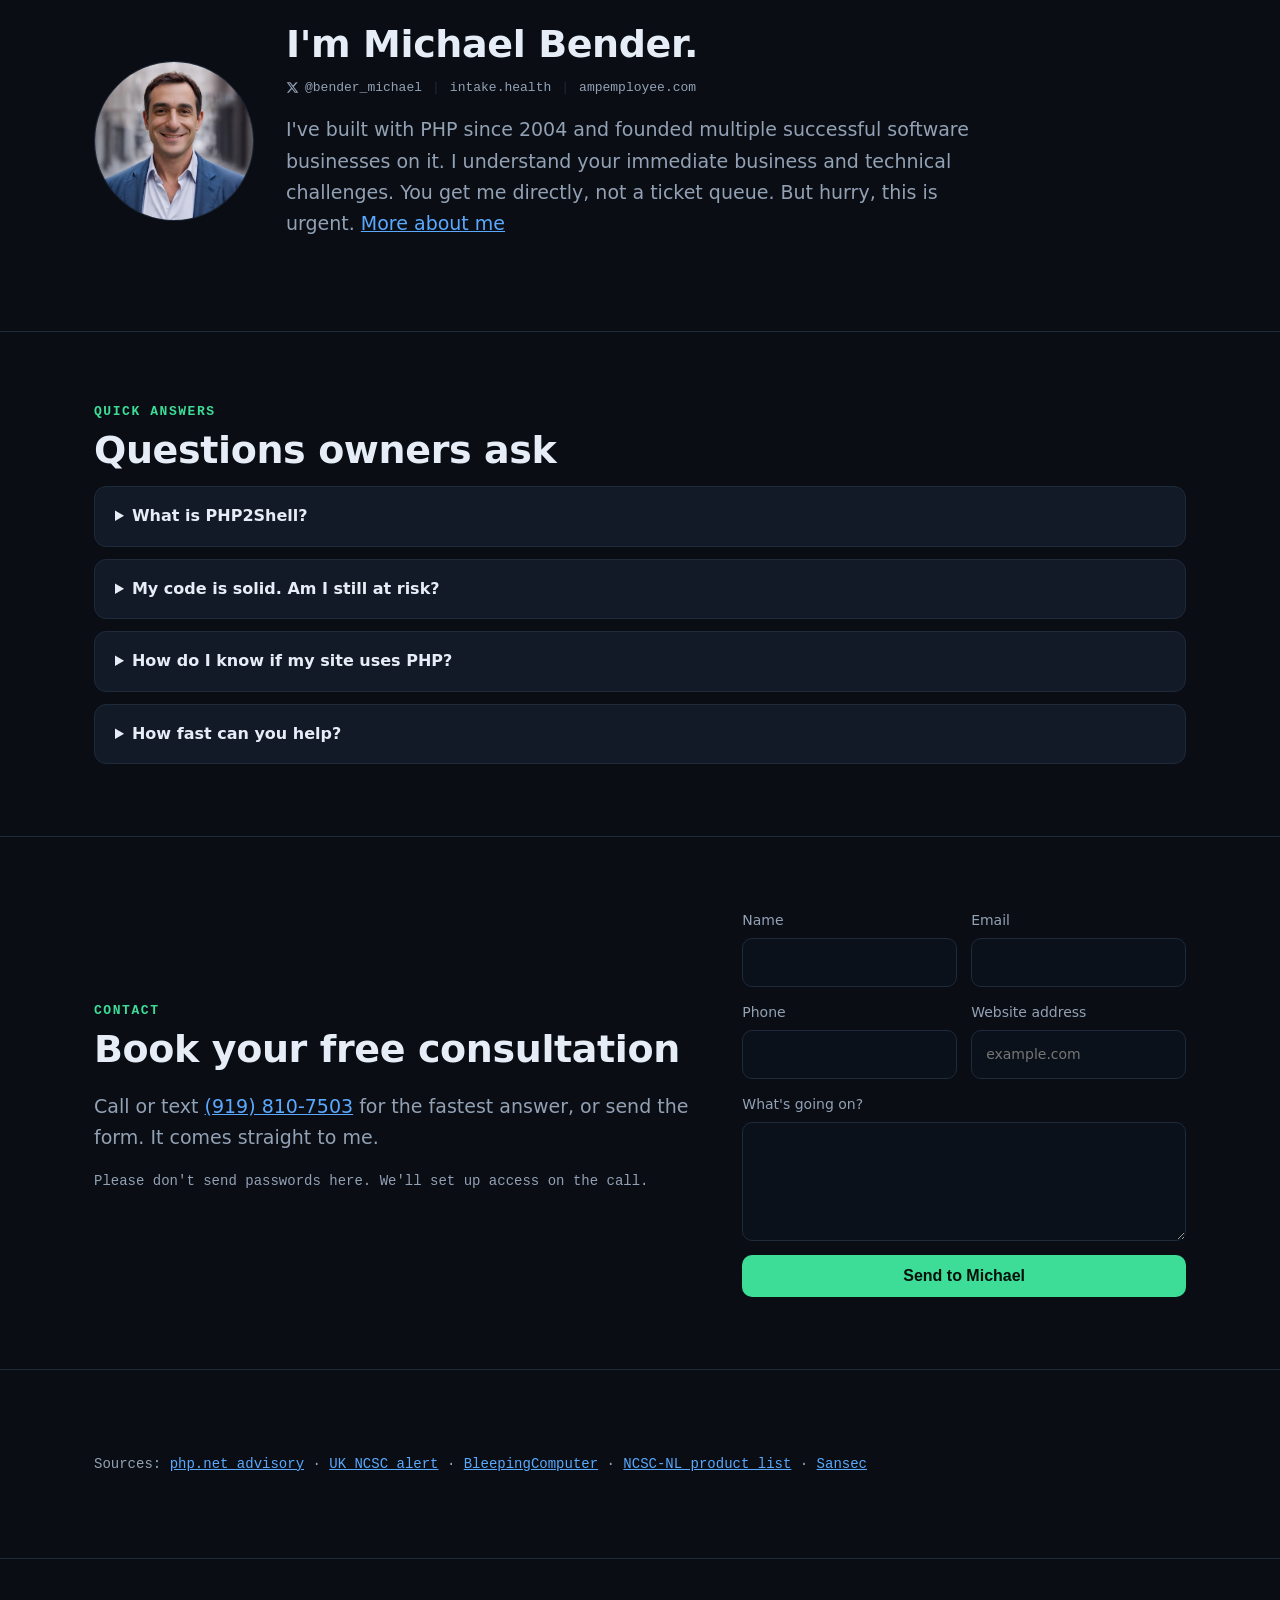
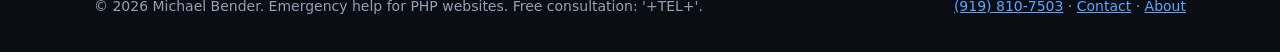
==== commit fe0434a5: "Restore pinned NSA post in hero and /updates; X row stays removed" ====
--- a/index.html
+++ b/index.html
@@ -7,15 +7,14 @@
 <script type="application/ld+json">{"@context": "https://schema.org", "@type": "Person", "@id": "https://michaelbender.net/#michael", "name": "Michael Bender", "url": "https://michaelbender.net", "image": "https://michaelbender.net/img/michael-bender.jpg", "telephone": "+1-919-810-7503", "jobTitle": "PHP Security Consultant", "sameAs": ["https://x.com/bender_michael"], "knowsAbout": ["PHP", "PHP2Shell", "CVE-2026-109618", "CVE-2026-109619", "WordPress", "Laravel", "Website security"], "description": "Software founder who has built with PHP since 2004 and helps businesses patch and recover from PHP2Shell."}</script><script type="application/ld+json">{"@context": "https://schema.org", "@type": "ProfessionalService", "name": "Michael Bender PHP2Shell Emergency Help", "url": "https://michaelbender.net", "telephone": "+1-919-810-7503", "image": "https://michaelbender.net/img/michael-bender.jpg", "founder": {"@id": "https://michaelbender.net/#michael"}, "areaServed": "Worldwide", "priceRange": "$500 - $3,000", "makesOffer": {"@type": "Offer", "name": "PHP2Shell remediation", "priceSpecification": {"@type": "PriceSpecification", "minPrice": 500, "maxPrice": 3000, "priceCurrency": "USD"}, "description": "Most jobs completed in a few hours. Price set per job after a free consultation."}, "serviceType": ["Emergency PHP patching", "PHP2Shell remediation", "Website security check", "Legacy PHP upgrade"]}</script><script type="application/ld+json">{"@context": "https://schema.org", "@type": "Article", "headline": "PHP2Shell: what it means for your business website and what to do today", "datePublished": "2026-10-21", "dateModified": "2026-10-21", "author": {"@id": "https://michaelbender.net/#michael"}, "about": ["CVE-2026-109618", "CVE-2026-109619"], "citation": ["https://www.php.net/", "https://www.ncsc.gov.uk/news/critical-security-issue-affecting-php", "https://www.bleepingcomputer.com/news/security/php-ships-emergency-patches-for-critical-php2shell-flaws/", "https://github.com/NCSC-NL/php2shell", "https://sansec.io/research/php2shell"]}</script><script type="application/ld+json">{"@context": "https://schema.org", "@type": "FAQPage", "mainEntity": [{"@type": "Question", "name": "What is PHP2Shell?", "acceptedAnswer": {"@type": "Answer", "text": "Two critical flaws in PHP, the software that runs a huge share of the web, including most WordPress sites. They were made public and patched on October 21, 2026 (CVE-2026-109618 and CVE-2026-109619). An attacker can take over the server behind your website with a single web request and no password."}}, {"@type": "Question", "name": "My code is solid. Am I still at risk?", "acceptedAnswer": {"@type": "Answer", "text": "Yes. The flaw is in PHP itself, not in your website's code. A perfectly written site on an unpatched server is still exposed."}}, {"@type": "Question", "name": "How do I know if my site uses PHP?", "acceptedAnswer": {"@type": "Answer", "text": "If it runs on WordPress, Drupal, Magento, Joomla, Laravel or most shared hosting, it almost certainly does. Send me the address and I will tell you."}}, {"@type": "Question", "name": "How fast can you help?", "acceptedAnswer": {"@type": "Answer", "text": "Today. Call (919) 810-7503 or send the form. Most sites on a current PHP version can be patched in hours."}}]}</script>
 </head><body><a class="skip" href="#main">Skip to content</a>
 <header class="top"><div class="wrap"><a class="brand" href="/">Michael Bender</a>
-<nav aria-label="Primary"><a href="/#options">Your options</a><a href="/pricing/">Pricing</a><a href="/about/">About</a><a href="tel:+19198107503">(919) 810-7503</a><a class="btn" href="/#contact" style="padding:8px 14px">Get help now</a></nav></div></header><main id="main"><div class="banner"><div class="wrap">Availability is limited and filling fast. <a href="tel:+19198107503">Call now: (919) 810-7503</a></div></div>
+<nav aria-label="Primary"><a href="/#options">Your options</a><a href="/updates/">Updates</a><a href="/pricing/">Pricing</a><a href="/about/">About</a><a href="tel:+19198107503">(919) 810-7503</a><a class="btn" href="/#contact" style="padding:8px 14px">Get help now</a></nav></div></header><main id="main"><div class="banner"><div class="wrap">Availability is limited and filling fast. <a href="tel:+19198107503">Call now: (919) 810-7503</a></div></div>
 <section class="hero" style="border-top:0;padding-top:48px"><div class="wrap grid2" style="align-items:start">
 <div>
 <span class="pill"><i></i>CVE-2026-109618 &middot; CVE-2026-109619 &middot; CVSS 9.2</span>
 <h1 style="font-size:clamp(30px,4.2vw,48px)">Is your website safe? <em>Even the NSA says patch now or take it offline.</em></h1>
 <div class="cta" style="margin:18px 0 6px"><a class="btn" href="tel:+19198107503">Free consultation: (919) 810-7503</a><a class="btn ghost" href="#contact">Or submit the form</a></div>
 <p class="meta">Free consultation &middot; Available now &middot; Building with PHP since 2004</p>
-</div>
-<div><div class="term" aria-label="Quick exposure check" style="margin-top:56px">
+<div class="term" aria-label="Quick exposure check" style="margin-top:22px">
 <div class="c"># 1. What are you running?</div>
 <div>$ php -v</div>
 <div class="y">PHP 8.1.2 (cli)   <span class="r">&larr; no official fix</span></div>
@@ -23,7 +22,9 @@
 <div class="g">8.5.12 &nbsp;8.4.27 &nbsp;8.3.36 &nbsp;8.2.35</div>
 <div class="c"># 3. Stopgap only, not a fix</div>
 <div>session.upload_progress.enabled = 0</div>
-</div></div>
+</div>
+</div>
+<div><div class="xpost"><div class="n" style="color:var(--red)">PINNED</div><blockquote class="twitter-tweet" data-dnt="true" data-theme="dark" data-conversation="none"><p lang="en" dir="ltr">All organizations using PHP for their systems are advised to be prepared for an update addressing two critical vulnerabilities... If an immediate update is not feasible, it is recommend that organizations take the system offline until it can be fully mitigated.</p>- NSA Cyber (@NSACyber) <a href="https://x.com/NSACyber/status/2112903220209098897">Oct 21, 2026, 9:45 AM ET</a></blockquote></div></div>
 </div></section>
 
 <section id="why"><div class="wrap">
@@ -90,5 +91,5 @@
 </div></section>
 
 <section id="sources"><div class="wrap"><p class="meta">Sources: <a href="https://www.php.net/">php.net advisory</a> &middot; <a href="https://www.ncsc.gov.uk/news/critical-security-issue-affecting-php">UK NCSC alert</a> &middot; <a href="https://www.bleepingcomputer.com/news/security/php-ships-emergency-patches-for-critical-php2shell-flaws/">BleepingComputer</a> &middot; <a href="https://github.com/NCSC-NL/php2shell">NCSC-NL product list</a> &middot; <a href="https://sansec.io/research/php2shell">Sansec</a></p></div></section>
-</main><footer><div class="wrap"><div>&copy; 2026 Michael Bender. Emergency help for PHP websites. Free consultation: '+TEL+'.</div>
+</main><script async src="https://platform.twitter.com/widgets.js" charset="utf-8"></script><footer><div class="wrap"><div>&copy; 2026 Michael Bender. Emergency help for PHP websites. Free consultation: '+TEL+'.</div>
 <div><a href="tel:+19198107503">(919) 810-7503</a> &middot; <a href="/#contact">Contact</a> &middot; <a href="/about/">About</a></div></div></footer></body></html>
--- a/style.css
+++ b/style.css
@@ -69,3 +69,7 @@
 .byline{display:flex;flex-wrap:wrap;align-items:center;gap:10px;font:13px var(--mono);color:var(--mut);margin:0 0 12px}
 .byline a{color:var(--mut);text-decoration:none;display:inline-flex;align-items:center;gap:6px}.byline a:hover{color:var(--tx)}
 .byline span{color:var(--line)}
+.xgrid{display:grid;grid-template-columns:repeat(auto-fit,minmax(300px,1fr));gap:18px;margin-top:24px;align-items:start}
+.xpost blockquote.twitter-tweet{margin:0;background:var(--card);border:1px solid var(--line);border-radius:var(--r);padding:18px;color:var(--mut);font-size:15px}
+.xpost blockquote.twitter-tweet p{color:var(--tx);margin:0 0 10px}
+.xpost .twitter-tweet-rendered{margin:0!important}
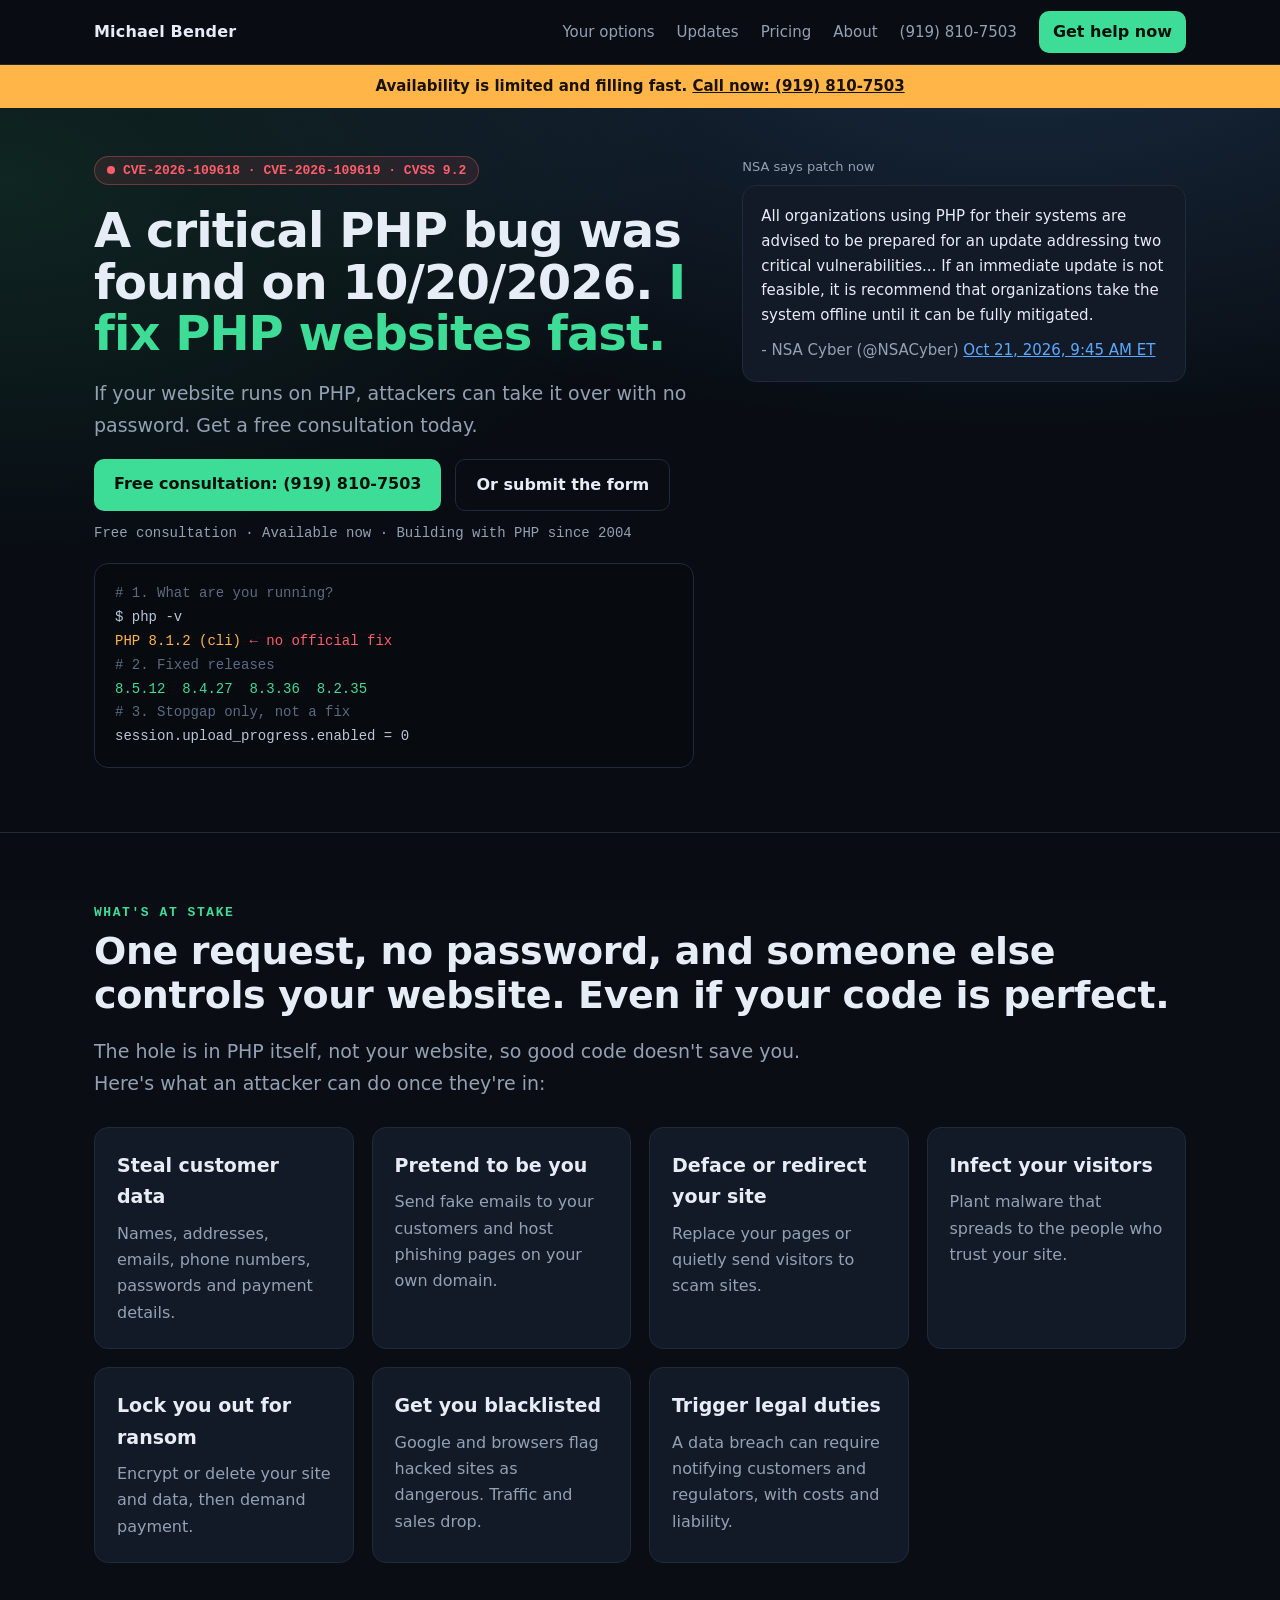
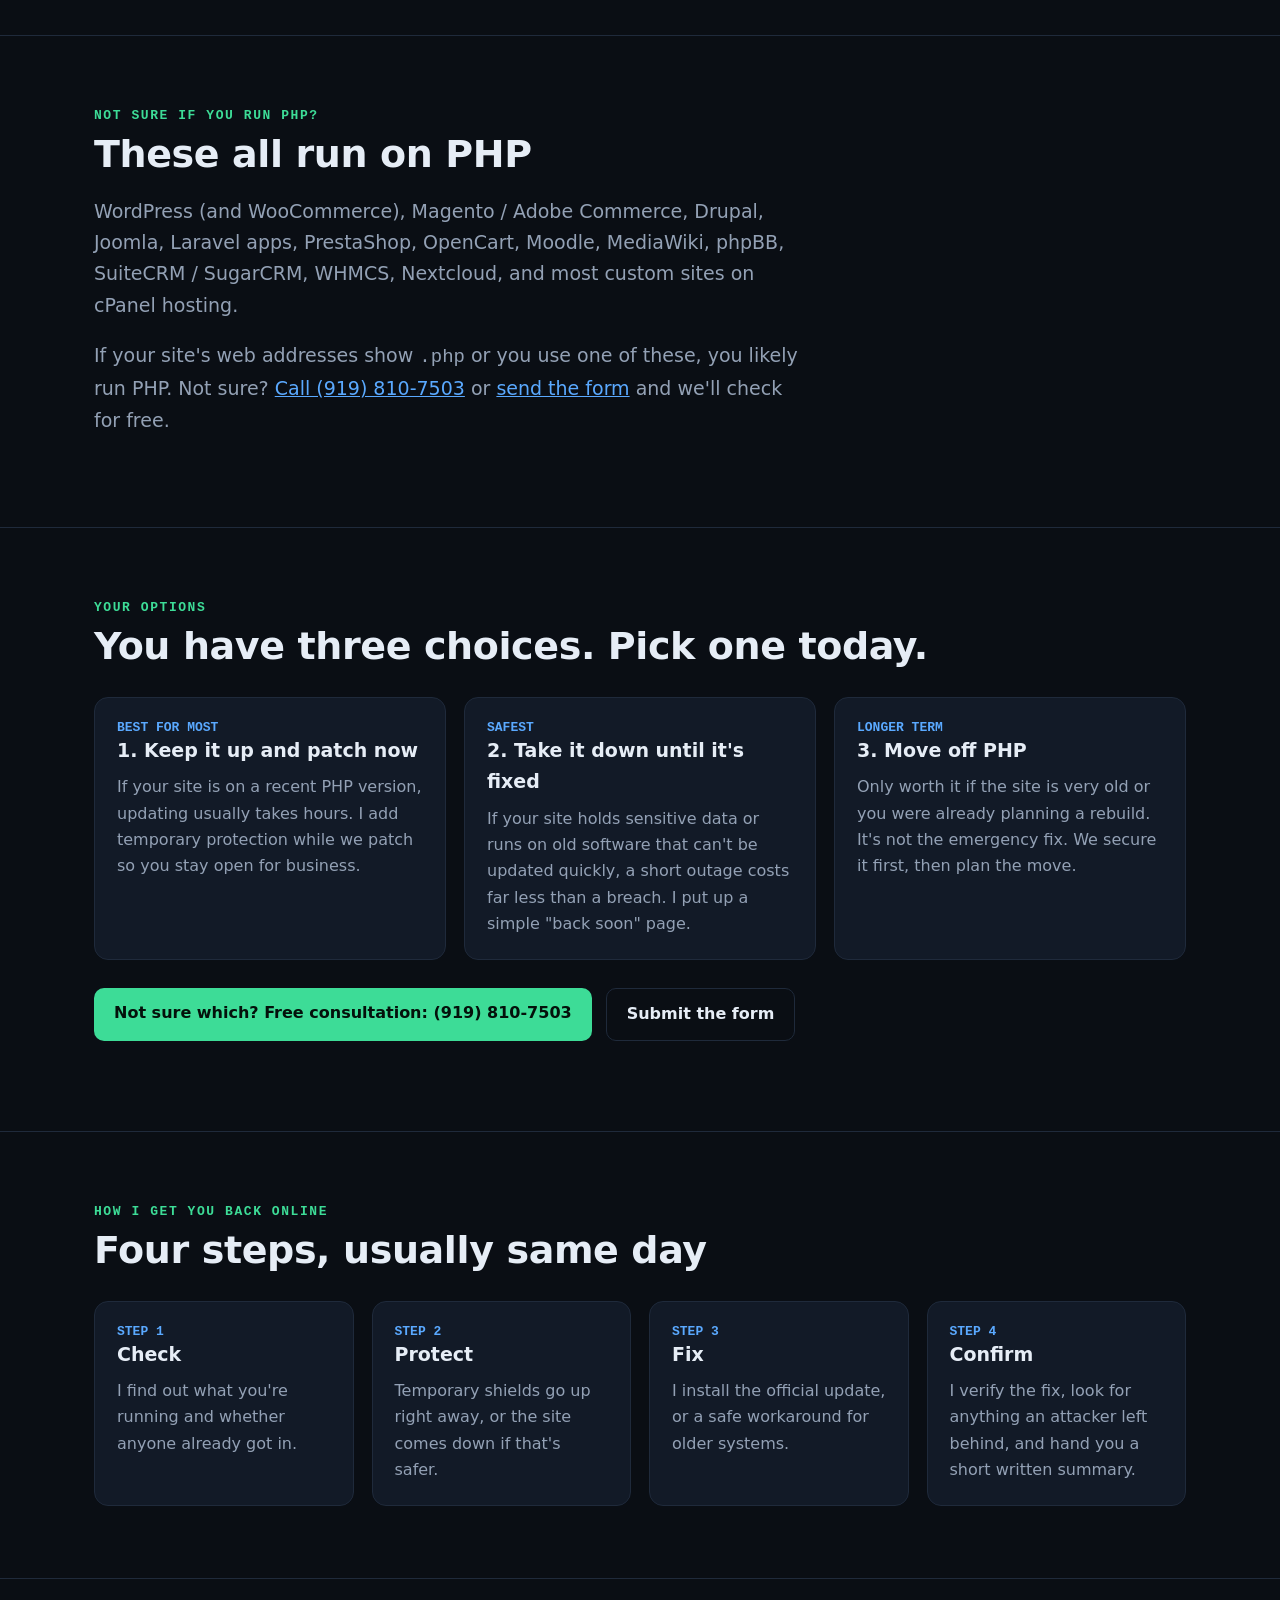
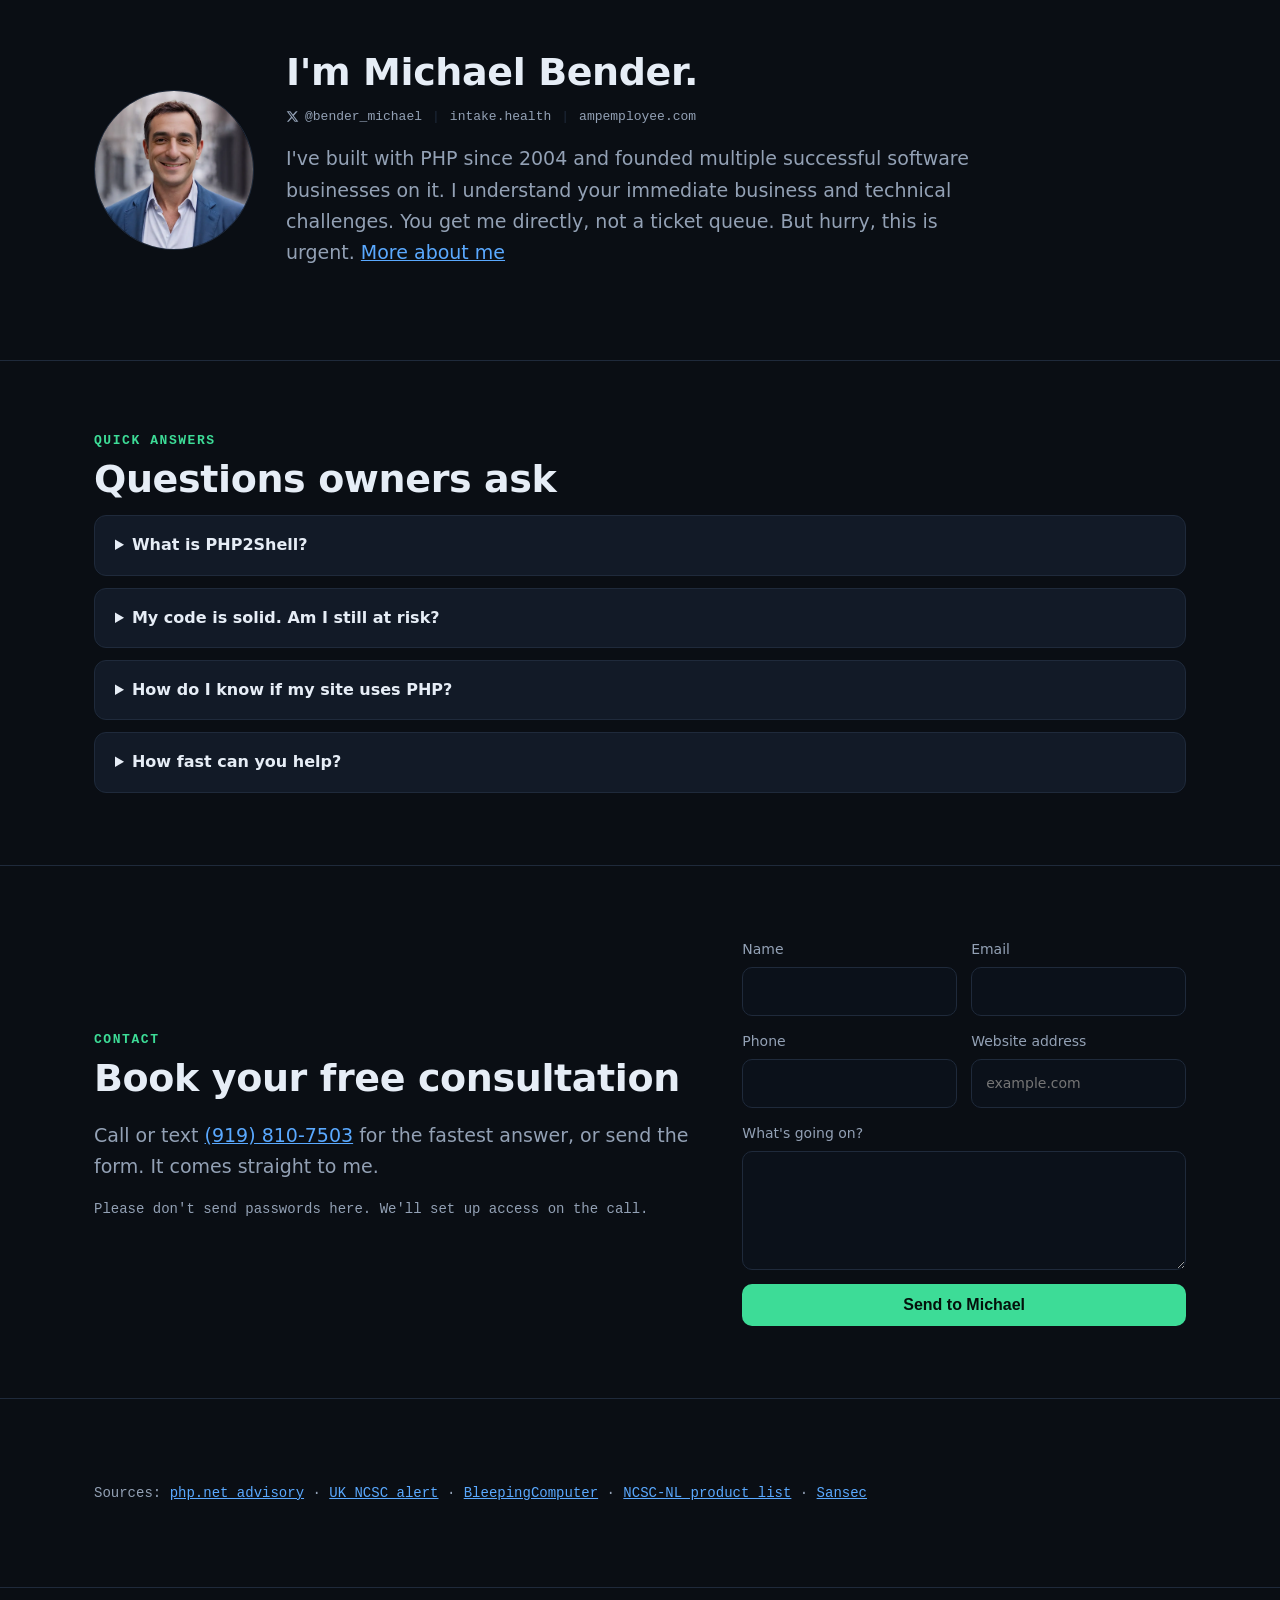
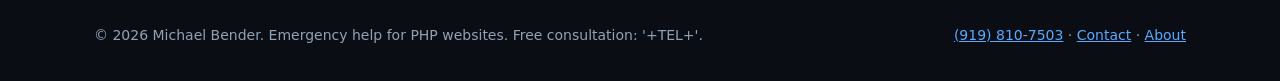
==== commit 5263325b: "Hero: plain-language headline; NSA subtitle" ====
--- a/index.html
+++ b/index.html
@@ -1,8 +1,8 @@
 <!doctype html>
 <html lang="en"><head><meta charset="utf-8"><meta name="viewport" content="width=device-width,initial-scale=1">
-<title>PHP2Shell: Is Your Website at Risk? | Michael Bender</title><meta name="description" content="Attackers can take over your website's server with one request, no password, even if your code is perfect. Patches came out Oct 21, 2026. Get it fixed today: (919) 810-7503."><link rel="canonical" href="https://michaelbender.net/"><meta name="robots" content="index,follow,max-image-preview:large">
-<meta property="og:type" content="website"><meta property="og:url" content="https://michaelbender.net/"><meta property="og:title" content="PHP2Shell: Is Your Website at Risk? | Michael Bender"><meta property="og:description" content="Attackers can take over your website's server with one request, no password, even if your code is perfect. Patches came out Oct 21, 2026. Get it fixed today: (919) 810-7503."><meta property="og:image" content="https://michaelbender.net/img/og.png">
-<meta name="twitter:card" content="summary_large_image"><meta name="twitter:title" content="PHP2Shell: Is Your Website at Risk? | Michael Bender"><meta name="twitter:description" content="Attackers can take over your website's server with one request, no password, even if your code is perfect. Patches came out Oct 21, 2026. Get it fixed today: (919) 810-7503."><meta name="twitter:image" content="https://michaelbender.net/img/og.png">
+<title>Critical PHP Bug Found 10/20/2026: I Fix PHP Websites Fast | Michael Bender</title><meta name="description" content="A critical PHP bug (PHP2Shell) was found on 10/20/2026. Websites running PHP can be taken over with no password. Free consultation and fast fixes: (919) 810-7503."><link rel="canonical" href="https://michaelbender.net/"><meta name="robots" content="index,follow,max-image-preview:large">
+<meta property="og:type" content="website"><meta property="og:url" content="https://michaelbender.net/"><meta property="og:title" content="Critical PHP Bug Found 10/20/2026: I Fix PHP Websites Fast | Michael Bender"><meta property="og:description" content="A critical PHP bug (PHP2Shell) was found on 10/20/2026. Websites running PHP can be taken over with no password. Free consultation and fast fixes: (919) 810-7503."><meta property="og:image" content="https://michaelbender.net/img/og.png">
+<meta name="twitter:card" content="summary_large_image"><meta name="twitter:title" content="Critical PHP Bug Found 10/20/2026: I Fix PHP Websites Fast | Michael Bender"><meta name="twitter:description" content="A critical PHP bug (PHP2Shell) was found on 10/20/2026. Websites running PHP can be taken over with no password. Free consultation and fast fixes: (919) 810-7503."><meta name="twitter:image" content="https://michaelbender.net/img/og.png">
 <meta name="theme-color" content="#0a0e14"><link rel="icon" href="/favicon.svg" type="image/svg+xml"><link rel="alternate" type="text/plain" href="/llms.txt"><link rel="stylesheet" href="/style.css"><script src="/bg.js" defer></script>
 <script type="application/ld+json">{"@context": "https://schema.org", "@type": "Person", "@id": "https://michaelbender.net/#michael", "name": "Michael Bender", "url": "https://michaelbender.net", "image": "https://michaelbender.net/img/michael-bender.jpg", "telephone": "+1-919-810-7503", "jobTitle": "PHP Security Consultant", "sameAs": ["https://x.com/bender_michael"], "knowsAbout": ["PHP", "PHP2Shell", "CVE-2026-109618", "CVE-2026-109619", "WordPress", "Laravel", "Website security"], "description": "Software founder who has built with PHP since 2004 and helps businesses patch and recover from PHP2Shell."}</script><script type="application/ld+json">{"@context": "https://schema.org", "@type": "ProfessionalService", "name": "Michael Bender PHP2Shell Emergency Help", "url": "https://michaelbender.net", "telephone": "+1-919-810-7503", "image": "https://michaelbender.net/img/michael-bender.jpg", "founder": {"@id": "https://michaelbender.net/#michael"}, "areaServed": "Worldwide", "priceRange": "$500 - $3,000", "makesOffer": {"@type": "Offer", "name": "PHP2Shell remediation", "priceSpecification": {"@type": "PriceSpecification", "minPrice": 500, "maxPrice": 3000, "priceCurrency": "USD"}, "description": "Most jobs completed in a few hours. Price set per job after a free consultation."}, "serviceType": ["Emergency PHP patching", "PHP2Shell remediation", "Website security check", "Legacy PHP upgrade"]}</script><script type="application/ld+json">{"@context": "https://schema.org", "@type": "Article", "headline": "PHP2Shell: what it means for your business website and what to do today", "datePublished": "2026-10-21", "dateModified": "2026-10-21", "author": {"@id": "https://michaelbender.net/#michael"}, "about": ["CVE-2026-109618", "CVE-2026-109619"], "citation": ["https://www.php.net/", "https://www.ncsc.gov.uk/news/critical-security-issue-affecting-php", "https://www.bleepingcomputer.com/news/security/php-ships-emergency-patches-for-critical-php2shell-flaws/", "https://github.com/NCSC-NL/php2shell", "https://sansec.io/research/php2shell"]}</script><script type="application/ld+json">{"@context": "https://schema.org", "@type": "FAQPage", "mainEntity": [{"@type": "Question", "name": "What is PHP2Shell?", "acceptedAnswer": {"@type": "Answer", "text": "Two critical flaws in PHP, the software that runs a huge share of the web, including most WordPress sites. They were made public and patched on October 21, 2026 (CVE-2026-109618 and CVE-2026-109619). An attacker can take over the server behind your website with a single web request and no password."}}, {"@type": "Question", "name": "My code is solid. Am I still at risk?", "acceptedAnswer": {"@type": "Answer", "text": "Yes. The flaw is in PHP itself, not in your website's code. A perfectly written site on an unpatched server is still exposed."}}, {"@type": "Question", "name": "How do I know if my site uses PHP?", "acceptedAnswer": {"@type": "Answer", "text": "If it runs on WordPress, Drupal, Magento, Joomla, Laravel or most shared hosting, it almost certainly does. Send me the address and I will tell you."}}, {"@type": "Question", "name": "How fast can you help?", "acceptedAnswer": {"@type": "Answer", "text": "Today. Call (919) 810-7503 or send the form. Most sites on a current PHP version can be patched in hours."}}]}</script>
 </head><body><a class="skip" href="#main">Skip to content</a>
@@ -11,7 +11,8 @@
 <section class="hero" style="border-top:0;padding-top:48px"><div class="wrap grid2" style="align-items:start">
 <div>
 <span class="pill"><i></i>CVE-2026-109618 &middot; CVE-2026-109619 &middot; CVSS 9.2</span>
-<h1 style="font-size:clamp(30px,4.2vw,48px)">Is your website safe? <em>Even the NSA says patch now or take it offline.</em></h1>
+<h1 style="font-size:clamp(30px,4.2vw,48px)">A critical PHP bug was found on 10/20/2026. <em>I fix PHP websites fast.</em></h1>
+<p class="lead" style="margin:0">If your website runs on PHP, attackers can take it over with no password. Get a free consultation today.</p>
 <div class="cta" style="margin:18px 0 6px"><a class="btn" href="tel:+19198107503">Free consultation: (919) 810-7503</a><a class="btn ghost" href="#contact">Or submit the form</a></div>
 <p class="meta">Free consultation &middot; Available now &middot; Building with PHP since 2004</p>
 <div class="term" aria-label="Quick exposure check" style="margin-top:22px">
@@ -24,7 +25,7 @@
 <div>session.upload_progress.enabled = 0</div>
 </div>
 </div>
-<div><div class="xpost"><div class="n" style="color:var(--red)">PINNED</div><blockquote class="twitter-tweet" data-dnt="true" data-theme="dark" data-conversation="none"><p lang="en" dir="ltr">All organizations using PHP for their systems are advised to be prepared for an update addressing two critical vulnerabilities... If an immediate update is not feasible, it is recommend that organizations take the system offline until it can be fully mitigated.</p>- NSA Cyber (@NSACyber) <a href="https://x.com/NSACyber/status/2112903220209098897">Oct 21, 2026, 9:45 AM ET</a></blockquote></div></div>
+<div><div class="xpost"><div class="n" style="color:var(--mut);font-size:13px;margin-bottom:8px">NSA says patch now</div><blockquote class="twitter-tweet" data-dnt="true" data-theme="dark" data-conversation="none"><p lang="en" dir="ltr">All organizations using PHP for their systems are advised to be prepared for an update addressing two critical vulnerabilities... If an immediate update is not feasible, it is recommend that organizations take the system offline until it can be fully mitigated.</p>- NSA Cyber (@NSACyber) <a href="https://x.com/NSACyber/status/2112903220209098897">Oct 21, 2026, 9:45 AM ET</a></blockquote></div></div>
 </div></section>
 
 <section id="why"><div class="wrap">
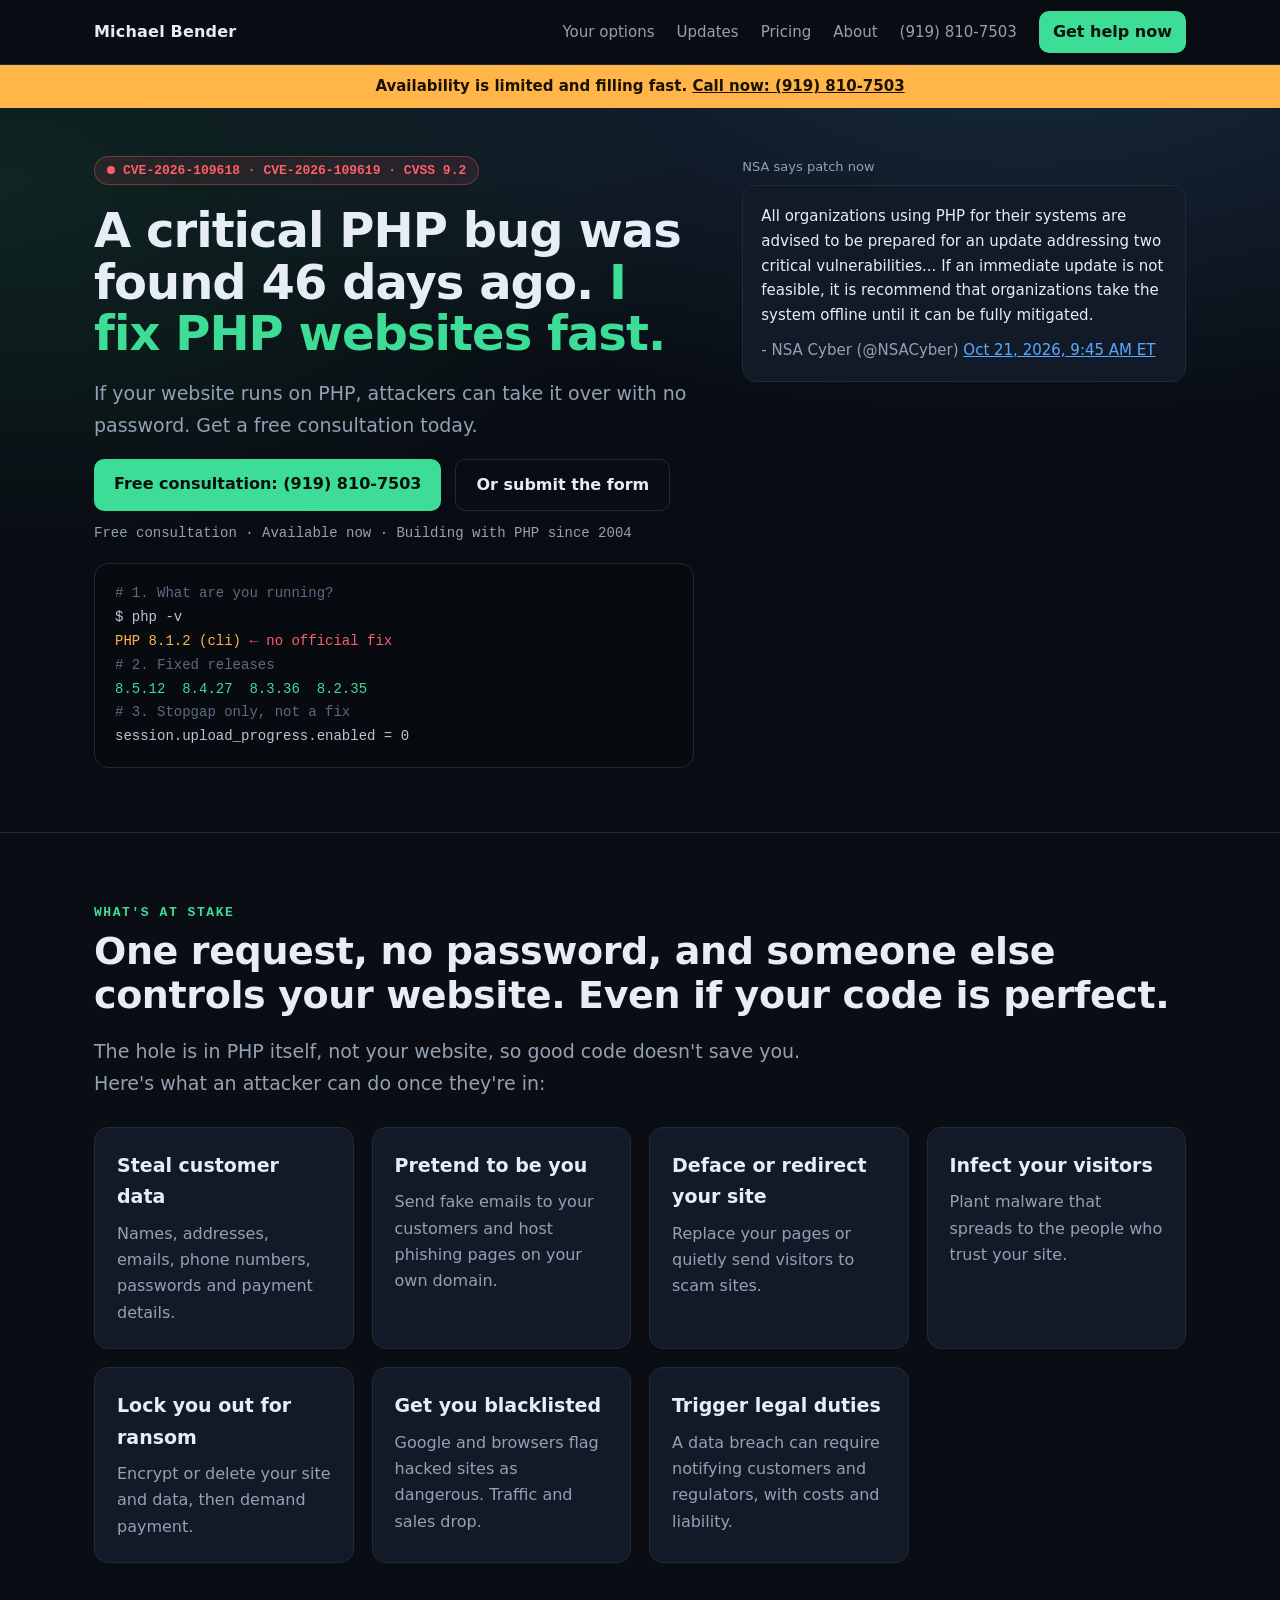
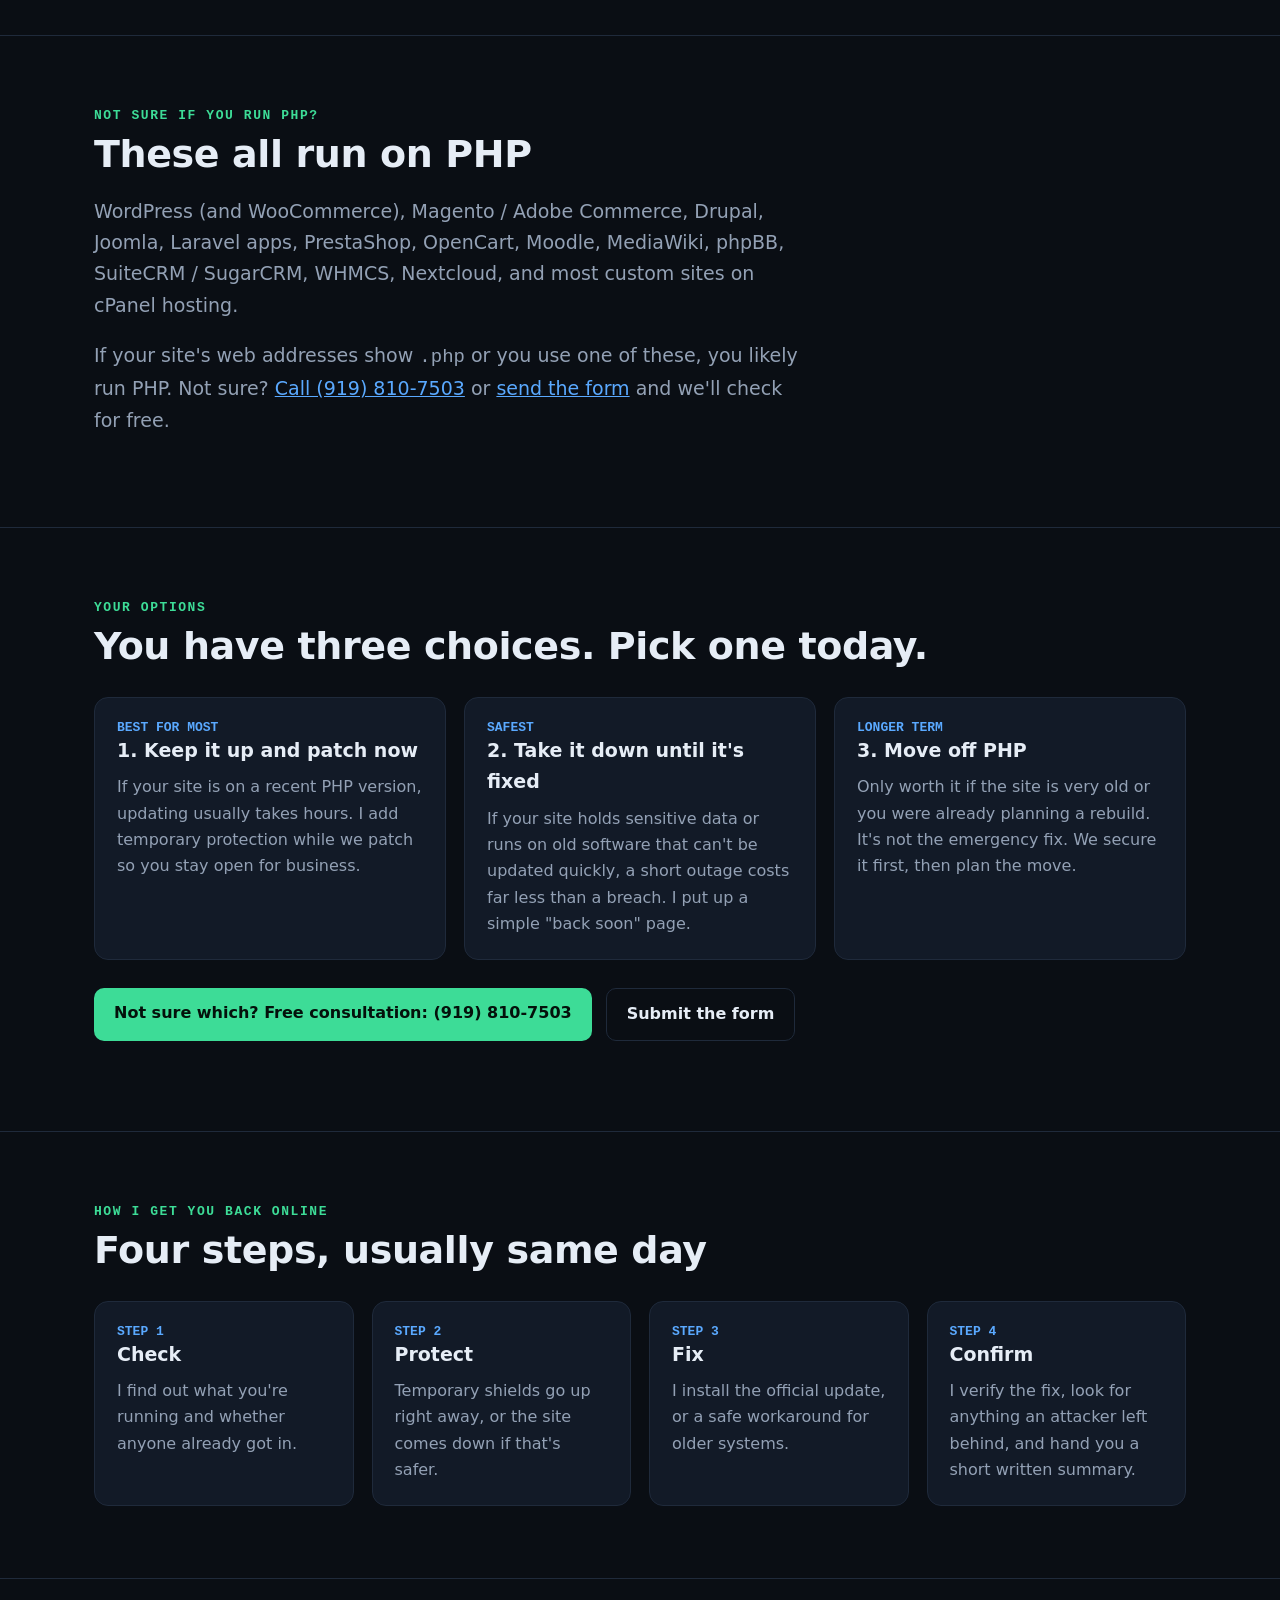
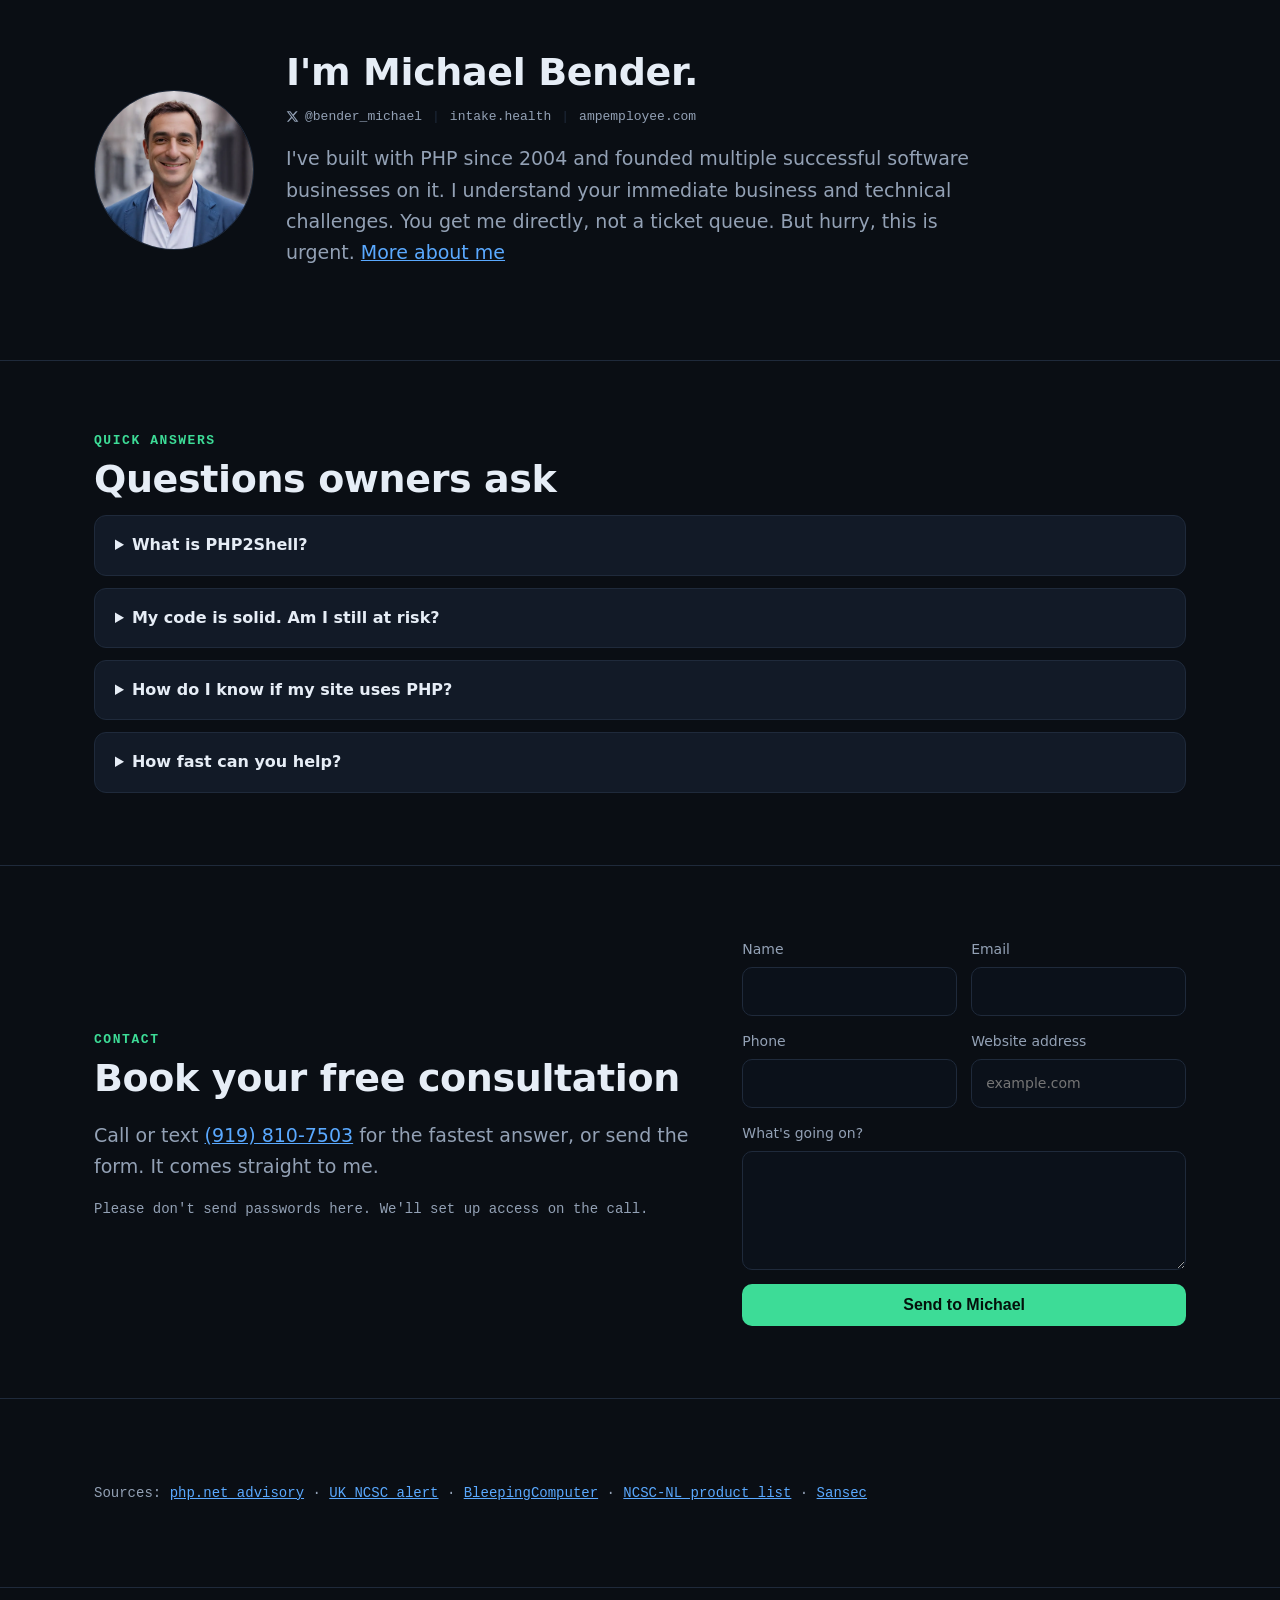
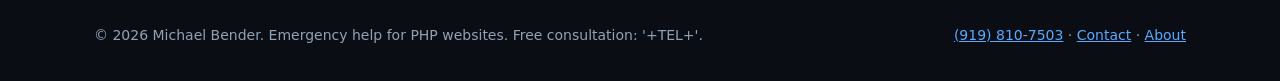
==== commit 85497bae: "Dynamic 'found N hours ago' in hero" ====
--- a/index.html
+++ b/index.html
@@ -3,7 +3,7 @@
 <title>Critical PHP Bug Found 10/20/2026: I Fix PHP Websites Fast | Michael Bender</title><meta name="description" content="A critical PHP bug (PHP2Shell) was found on 10/20/2026. Websites running PHP can be taken over with no password. Free consultation and fast fixes: (919) 810-7503."><link rel="canonical" href="https://michaelbender.net/"><meta name="robots" content="index,follow,max-image-preview:large">
 <meta property="og:type" content="website"><meta property="og:url" content="https://michaelbender.net/"><meta property="og:title" content="Critical PHP Bug Found 10/20/2026: I Fix PHP Websites Fast | Michael Bender"><meta property="og:description" content="A critical PHP bug (PHP2Shell) was found on 10/20/2026. Websites running PHP can be taken over with no password. Free consultation and fast fixes: (919) 810-7503."><meta property="og:image" content="https://michaelbender.net/img/og.png">
 <meta name="twitter:card" content="summary_large_image"><meta name="twitter:title" content="Critical PHP Bug Found 10/20/2026: I Fix PHP Websites Fast | Michael Bender"><meta name="twitter:description" content="A critical PHP bug (PHP2Shell) was found on 10/20/2026. Websites running PHP can be taken over with no password. Free consultation and fast fixes: (919) 810-7503."><meta name="twitter:image" content="https://michaelbender.net/img/og.png">
-<meta name="theme-color" content="#0a0e14"><link rel="icon" href="/favicon.svg" type="image/svg+xml"><link rel="alternate" type="text/plain" href="/llms.txt"><link rel="stylesheet" href="/style.css"><script src="/bg.js" defer></script>
+<meta name="theme-color" content="#0a0e14"><link rel="icon" href="/favicon.svg" type="image/svg+xml"><link rel="alternate" type="text/plain" href="/llms.txt"><link rel="stylesheet" href="/style.css"><script src="/bg.js" defer></script><script src="/ago.js" defer></script>
 <script type="application/ld+json">{"@context": "https://schema.org", "@type": "Person", "@id": "https://michaelbender.net/#michael", "name": "Michael Bender", "url": "https://michaelbender.net", "image": "https://michaelbender.net/img/michael-bender.jpg", "telephone": "+1-919-810-7503", "jobTitle": "PHP Security Consultant", "sameAs": ["https://x.com/bender_michael"], "knowsAbout": ["PHP", "PHP2Shell", "CVE-2026-109618", "CVE-2026-109619", "WordPress", "Laravel", "Website security"], "description": "Software founder who has built with PHP since 2004 and helps businesses patch and recover from PHP2Shell."}</script><script type="application/ld+json">{"@context": "https://schema.org", "@type": "ProfessionalService", "name": "Michael Bender PHP2Shell Emergency Help", "url": "https://michaelbender.net", "telephone": "+1-919-810-7503", "image": "https://michaelbender.net/img/michael-bender.jpg", "founder": {"@id": "https://michaelbender.net/#michael"}, "areaServed": "Worldwide", "priceRange": "$500 - $3,000", "makesOffer": {"@type": "Offer", "name": "PHP2Shell remediation", "priceSpecification": {"@type": "PriceSpecification", "minPrice": 500, "maxPrice": 3000, "priceCurrency": "USD"}, "description": "Most jobs completed in a few hours. Price set per job after a free consultation."}, "serviceType": ["Emergency PHP patching", "PHP2Shell remediation", "Website security check", "Legacy PHP upgrade"]}</script><script type="application/ld+json">{"@context": "https://schema.org", "@type": "Article", "headline": "PHP2Shell: what it means for your business website and what to do today", "datePublished": "2026-10-21", "dateModified": "2026-10-21", "author": {"@id": "https://michaelbender.net/#michael"}, "about": ["CVE-2026-109618", "CVE-2026-109619"], "citation": ["https://www.php.net/", "https://www.ncsc.gov.uk/news/critical-security-issue-affecting-php", "https://www.bleepingcomputer.com/news/security/php-ships-emergency-patches-for-critical-php2shell-flaws/", "https://github.com/NCSC-NL/php2shell", "https://sansec.io/research/php2shell"]}</script><script type="application/ld+json">{"@context": "https://schema.org", "@type": "FAQPage", "mainEntity": [{"@type": "Question", "name": "What is PHP2Shell?", "acceptedAnswer": {"@type": "Answer", "text": "Two critical flaws in PHP, the software that runs a huge share of the web, including most WordPress sites. They were made public and patched on October 21, 2026 (CVE-2026-109618 and CVE-2026-109619). An attacker can take over the server behind your website with a single web request and no password."}}, {"@type": "Question", "name": "My code is solid. Am I still at risk?", "acceptedAnswer": {"@type": "Answer", "text": "Yes. The flaw is in PHP itself, not in your website's code. A perfectly written site on an unpatched server is still exposed."}}, {"@type": "Question", "name": "How do I know if my site uses PHP?", "acceptedAnswer": {"@type": "Answer", "text": "If it runs on WordPress, Drupal, Magento, Joomla, Laravel or most shared hosting, it almost certainly does. Send me the address and I will tell you."}}, {"@type": "Question", "name": "How fast can you help?", "acceptedAnswer": {"@type": "Answer", "text": "Today. Call (919) 810-7503 or send the form. Most sites on a current PHP version can be patched in hours."}}]}</script>
 </head><body><a class="skip" href="#main">Skip to content</a>
 <header class="top"><div class="wrap"><a class="brand" href="/">Michael Bender</a>
@@ -11,7 +11,7 @@
 <section class="hero" style="border-top:0;padding-top:48px"><div class="wrap grid2" style="align-items:start">
 <div>
 <span class="pill"><i></i>CVE-2026-109618 &middot; CVE-2026-109619 &middot; CVSS 9.2</span>
-<h1 style="font-size:clamp(30px,4.2vw,48px)">A critical PHP bug was found on 10/20/2026. <em>I fix PHP websites fast.</em></h1>
+<h1 style="font-size:clamp(30px,4.2vw,48px)">A critical PHP bug was found <span class="ago" data-since="2026-10-20T11:00:00-04:00">on 10/20/2026</span>. <em>I fix PHP websites fast.</em></h1>
 <p class="lead" style="margin:0">If your website runs on PHP, attackers can take it over with no password. Get a free consultation today.</p>
 <div class="cta" style="margin:18px 0 6px"><a class="btn" href="tel:+19198107503">Free consultation: (919) 810-7503</a><a class="btn ghost" href="#contact">Or submit the form</a></div>
 <p class="meta">Free consultation &middot; Available now &middot; Building with PHP since 2004</p>
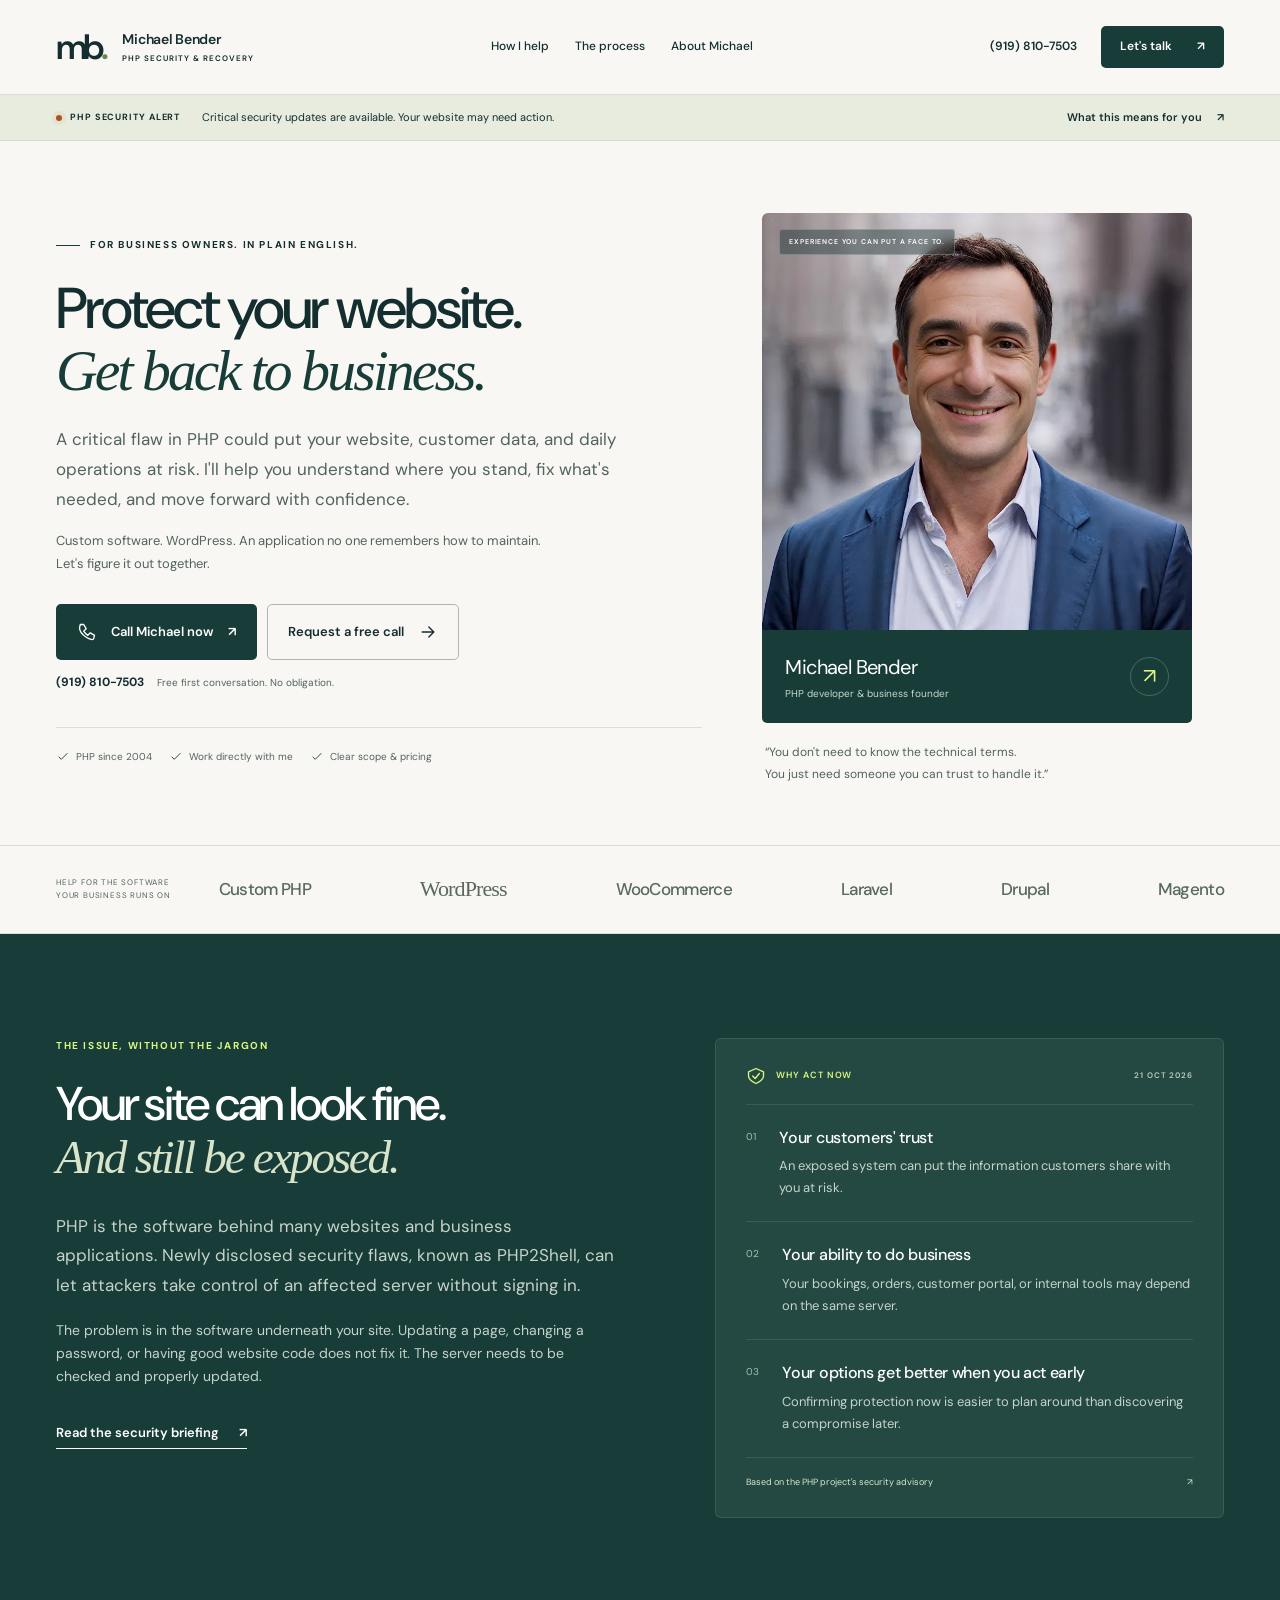
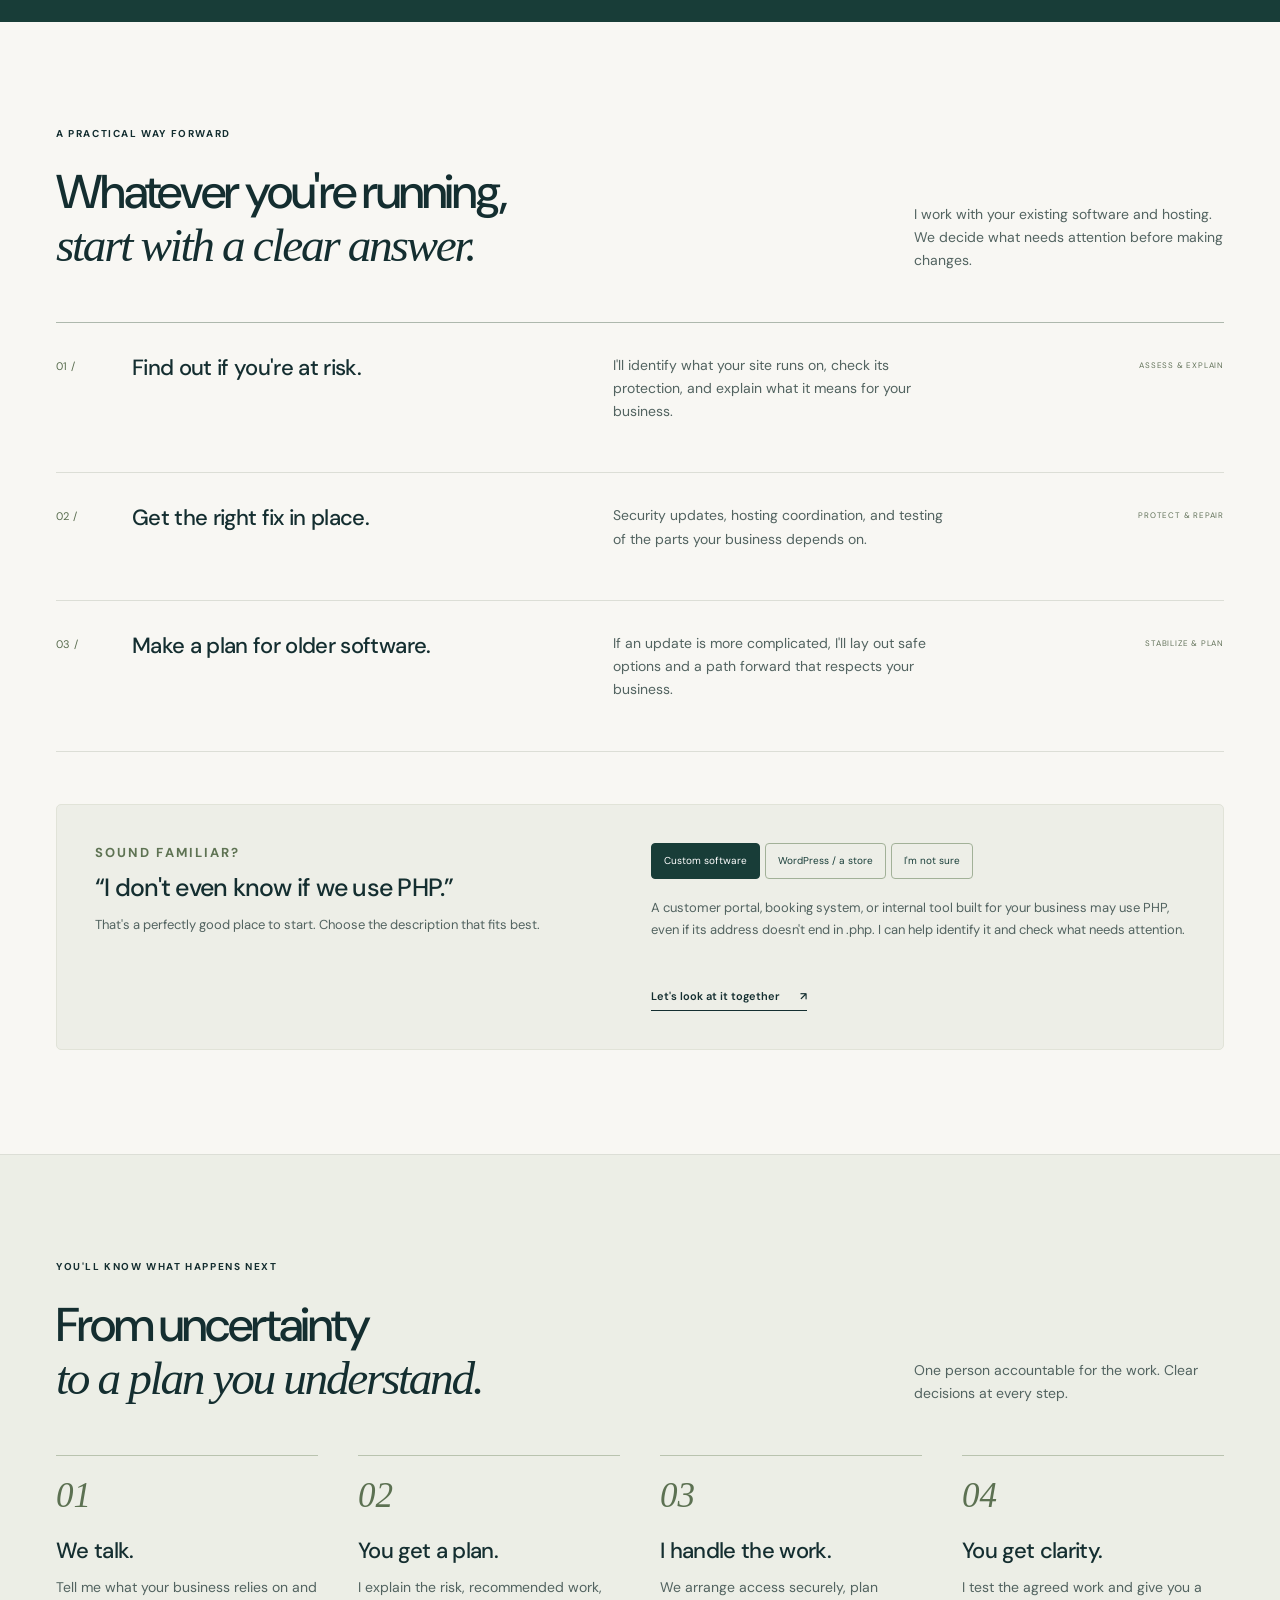
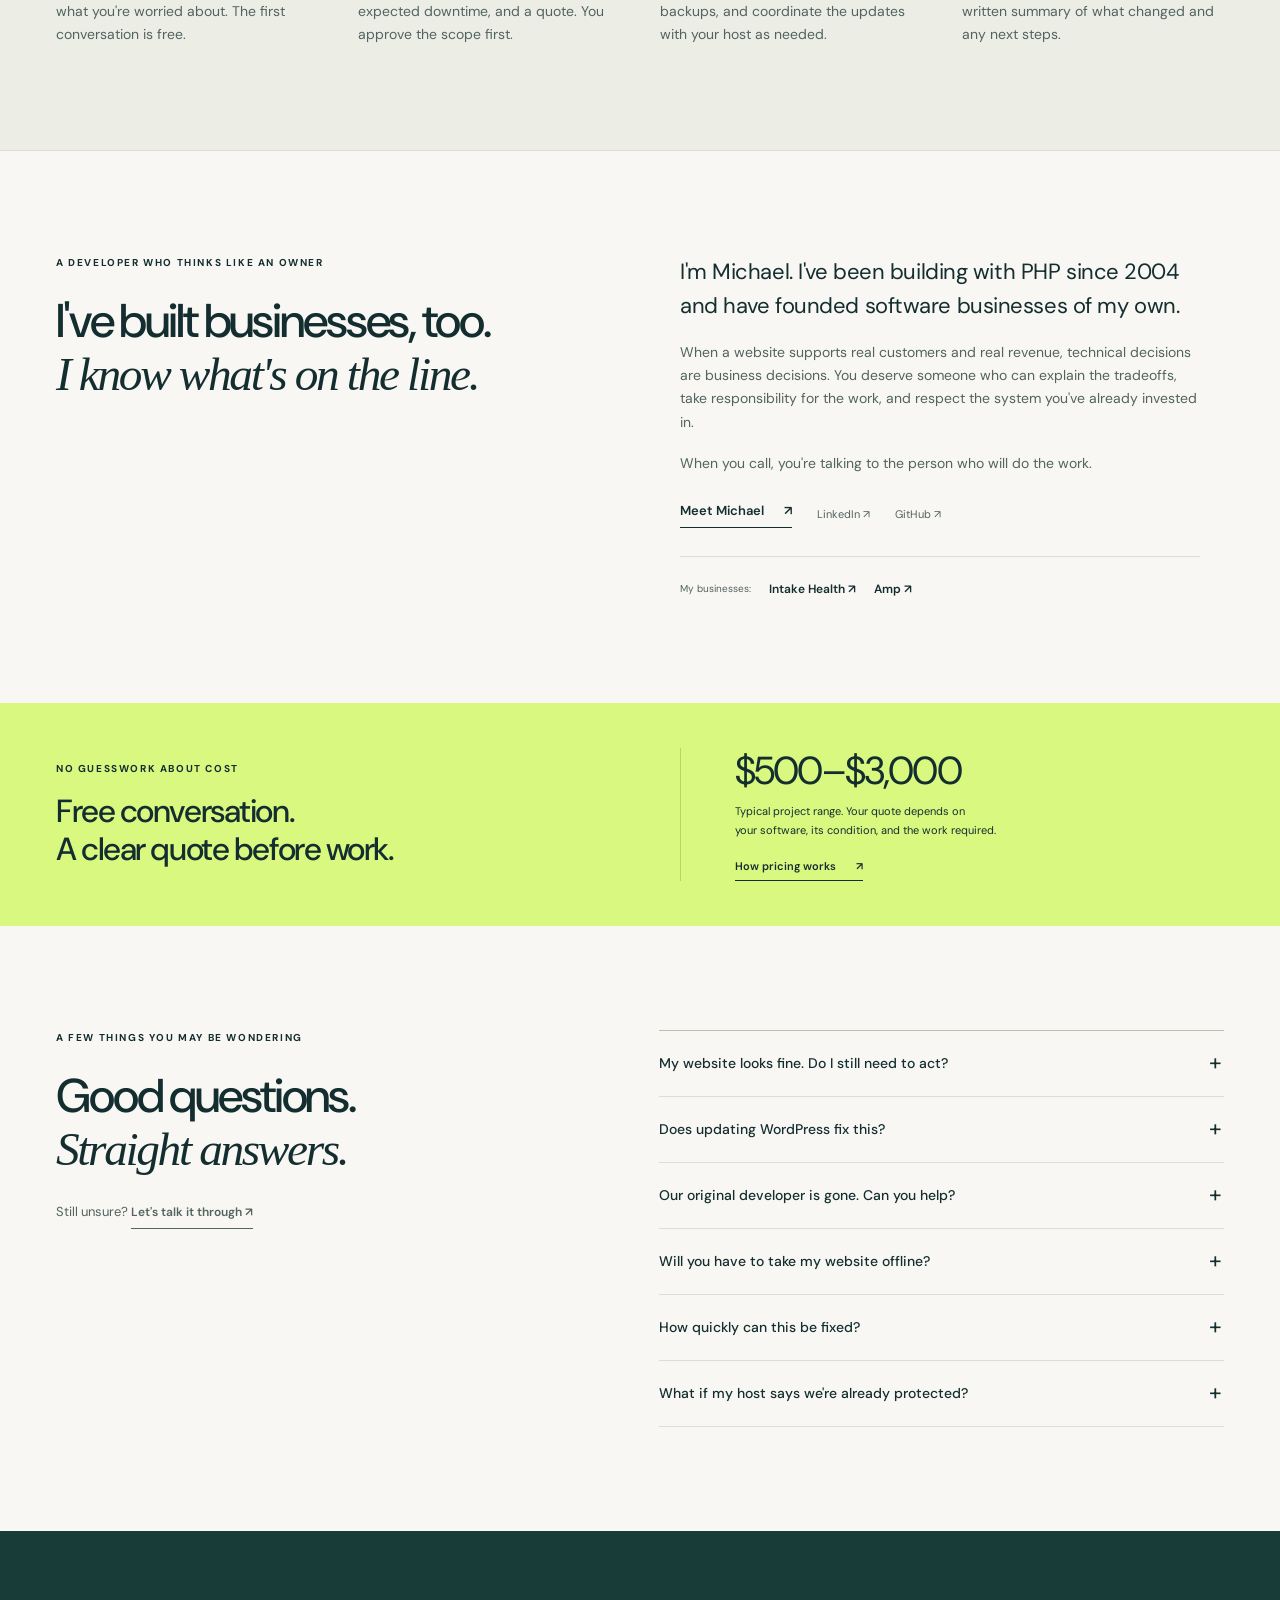
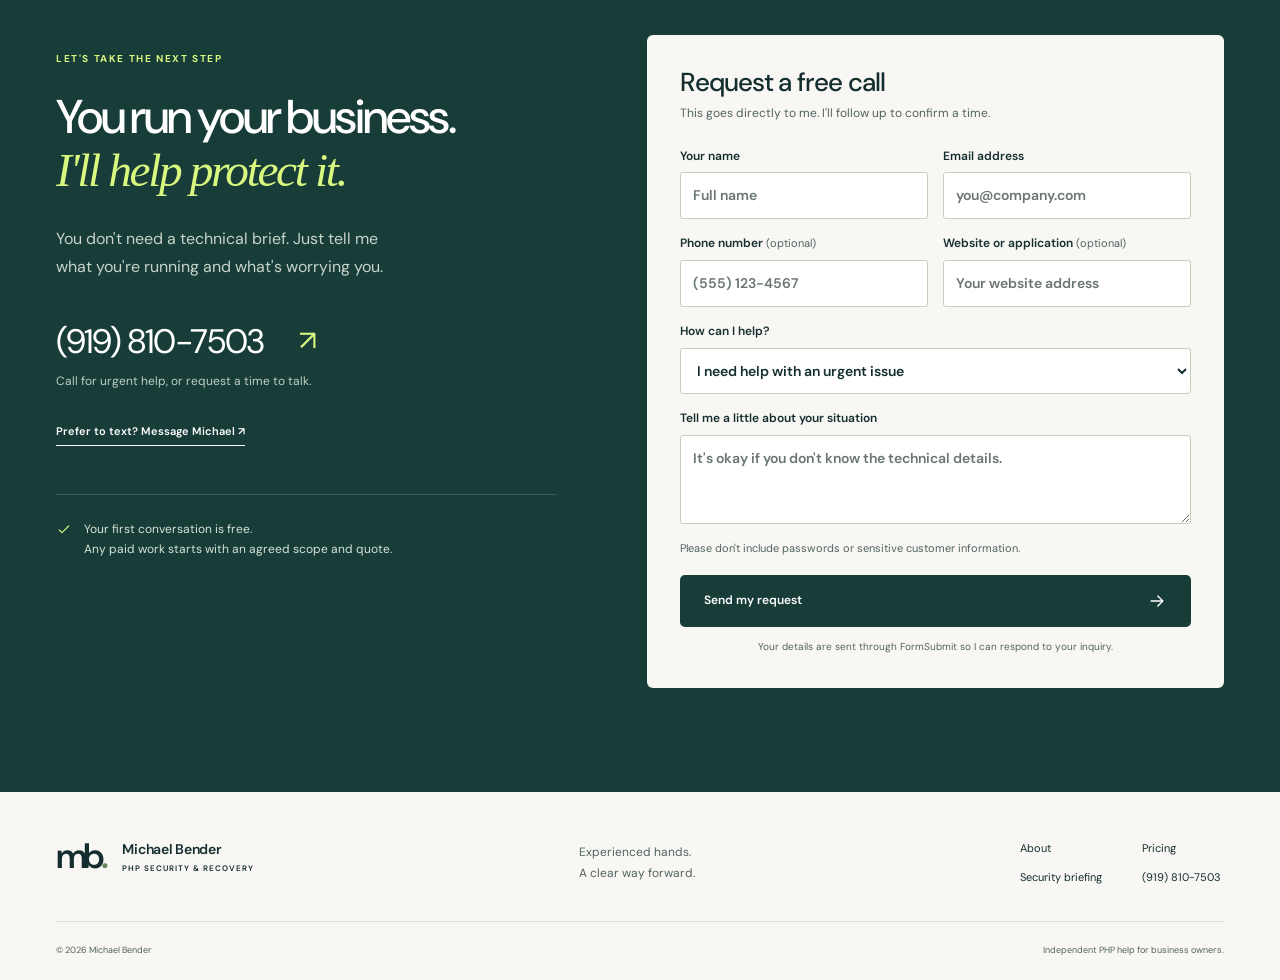
==== commit 27db2624: "Redesign PHP consulting website for business owners" ====
--- a/index.html
+++ b/index.html
@@ -1,96 +1,32 @@
 <!doctype html>
-<html lang="en"><head><meta charset="utf-8"><meta name="viewport" content="width=device-width,initial-scale=1">
-<title>Critical PHP Bug Found 10/20/2026: I Fix PHP Websites Fast | Michael Bender</title><meta name="description" content="A critical PHP bug (PHP2Shell) was found on 10/20/2026. Websites running PHP can be taken over with no password. Free consultation and fast fixes: (919) 810-7503."><link rel="canonical" href="https://michaelbender.net/"><meta name="robots" content="index,follow,max-image-preview:large">
-<meta property="og:type" content="website"><meta property="og:url" content="https://michaelbender.net/"><meta property="og:title" content="Critical PHP Bug Found 10/20/2026: I Fix PHP Websites Fast | Michael Bender"><meta property="og:description" content="A critical PHP bug (PHP2Shell) was found on 10/20/2026. Websites running PHP can be taken over with no password. Free consultation and fast fixes: (919) 810-7503."><meta property="og:image" content="https://michaelbender.net/img/og.png">
-<meta name="twitter:card" content="summary_large_image"><meta name="twitter:title" content="Critical PHP Bug Found 10/20/2026: I Fix PHP Websites Fast | Michael Bender"><meta name="twitter:description" content="A critical PHP bug (PHP2Shell) was found on 10/20/2026. Websites running PHP can be taken over with no password. Free consultation and fast fixes: (919) 810-7503."><meta name="twitter:image" content="https://michaelbender.net/img/og.png">
-<meta name="theme-color" content="#0a0e14"><link rel="icon" href="/favicon.svg" type="image/svg+xml"><link rel="alternate" type="text/plain" href="/llms.txt"><link rel="stylesheet" href="/style.css"><script src="/bg.js" defer></script><script src="/ago.js" defer></script>
-<script type="application/ld+json">{"@context": "https://schema.org", "@type": "Person", "@id": "https://michaelbender.net/#michael", "name": "Michael Bender", "url": "https://michaelbender.net", "image": "https://michaelbender.net/img/michael-bender.jpg", "telephone": "+1-919-810-7503", "jobTitle": "PHP Security Consultant", "sameAs": ["https://x.com/bender_michael"], "knowsAbout": ["PHP", "PHP2Shell", "CVE-2026-109618", "CVE-2026-109619", "WordPress", "Laravel", "Website security"], "description": "Software founder who has built with PHP since 2004 and helps businesses patch and recover from PHP2Shell."}</script><script type="application/ld+json">{"@context": "https://schema.org", "@type": "ProfessionalService", "name": "Michael Bender PHP2Shell Emergency Help", "url": "https://michaelbender.net", "telephone": "+1-919-810-7503", "image": "https://michaelbender.net/img/michael-bender.jpg", "founder": {"@id": "https://michaelbender.net/#michael"}, "areaServed": "Worldwide", "priceRange": "$500 - $3,000", "makesOffer": {"@type": "Offer", "name": "PHP2Shell remediation", "priceSpecification": {"@type": "PriceSpecification", "minPrice": 500, "maxPrice": 3000, "priceCurrency": "USD"}, "description": "Most jobs completed in a few hours. Price set per job after a free consultation."}, "serviceType": ["Emergency PHP patching", "PHP2Shell remediation", "Website security check", "Legacy PHP upgrade"]}</script><script type="application/ld+json">{"@context": "https://schema.org", "@type": "Article", "headline": "PHP2Shell: what it means for your business website and what to do today", "datePublished": "2026-10-21", "dateModified": "2026-10-21", "author": {"@id": "https://michaelbender.net/#michael"}, "about": ["CVE-2026-109618", "CVE-2026-109619"], "citation": ["https://www.php.net/", "https://www.ncsc.gov.uk/news/critical-security-issue-affecting-php", "https://www.bleepingcomputer.com/news/security/php-ships-emergency-patches-for-critical-php2shell-flaws/", "https://github.com/NCSC-NL/php2shell", "https://sansec.io/research/php2shell"]}</script><script type="application/ld+json">{"@context": "https://schema.org", "@type": "FAQPage", "mainEntity": [{"@type": "Question", "name": "What is PHP2Shell?", "acceptedAnswer": {"@type": "Answer", "text": "Two critical flaws in PHP, the software that runs a huge share of the web, including most WordPress sites. They were made public and patched on October 21, 2026 (CVE-2026-109618 and CVE-2026-109619). An attacker can take over the server behind your website with a single web request and no password."}}, {"@type": "Question", "name": "My code is solid. Am I still at risk?", "acceptedAnswer": {"@type": "Answer", "text": "Yes. The flaw is in PHP itself, not in your website's code. A perfectly written site on an unpatched server is still exposed."}}, {"@type": "Question", "name": "How do I know if my site uses PHP?", "acceptedAnswer": {"@type": "Answer", "text": "If it runs on WordPress, Drupal, Magento, Joomla, Laravel or most shared hosting, it almost certainly does. Send me the address and I will tell you."}}, {"@type": "Question", "name": "How fast can you help?", "acceptedAnswer": {"@type": "Answer", "text": "Today. Call (919) 810-7503 or send the form. Most sites on a current PHP version can be patched in hours."}}]}</script>
-</head><body><a class="skip" href="#main">Skip to content</a>
-<header class="top"><div class="wrap"><a class="brand" href="/">Michael Bender</a>
-<nav aria-label="Primary"><a href="/#options">Your options</a><a href="/updates/">Updates</a><a href="/pricing/">Pricing</a><a href="/about/">About</a><a href="tel:+19198107503">(919) 810-7503</a><a class="btn" href="/#contact" style="padding:8px 14px">Get help now</a></nav></div></header><main id="main"><div class="banner"><div class="wrap">Availability is limited and filling fast. <a href="tel:+19198107503">Call now: (919) 810-7503</a></div></div>
-<section class="hero" style="border-top:0;padding-top:48px"><div class="wrap grid2" style="align-items:start">
-<div>
-<span class="pill"><i></i>CVE-2026-109618 &middot; CVE-2026-109619 &middot; CVSS 9.2</span>
-<h1 style="font-size:clamp(30px,4.2vw,48px)">A critical PHP bug was found <span class="ago" data-since="2026-10-20T11:00:00-04:00">on 10/20/2026</span>. <em>I fix PHP websites fast.</em></h1>
-<p class="lead" style="margin:0">If your website runs on PHP, attackers can take it over with no password. Get a free consultation today.</p>
-<div class="cta" style="margin:18px 0 6px"><a class="btn" href="tel:+19198107503">Free consultation: (919) 810-7503</a><a class="btn ghost" href="#contact">Or submit the form</a></div>
-<p class="meta">Free consultation &middot; Available now &middot; Building with PHP since 2004</p>
-<div class="term" aria-label="Quick exposure check" style="margin-top:22px">
-<div class="c"># 1. What are you running?</div>
-<div>$ php -v</div>
-<div class="y">PHP 8.1.2 (cli)   <span class="r">&larr; no official fix</span></div>
-<div class="c"># 2. Fixed releases</div>
-<div class="g">8.5.12 &nbsp;8.4.27 &nbsp;8.3.36 &nbsp;8.2.35</div>
-<div class="c"># 3. Stopgap only, not a fix</div>
-<div>session.upload_progress.enabled = 0</div>
-</div>
-</div>
-<div><div class="xpost"><div class="n" style="color:var(--mut);font-size:13px;margin-bottom:8px">NSA says patch now</div><blockquote class="twitter-tweet" data-dnt="true" data-theme="dark" data-conversation="none"><p lang="en" dir="ltr">All organizations using PHP for their systems are advised to be prepared for an update addressing two critical vulnerabilities... If an immediate update is not feasible, it is recommend that organizations take the system offline until it can be fully mitigated.</p>- NSA Cyber (@NSACyber) <a href="https://x.com/NSACyber/status/2112903220209098897">Oct 21, 2026, 9:45 AM ET</a></blockquote></div></div>
-</div></section>
-
-<section id="why"><div class="wrap">
-<div class="eyebrow">What's at stake</div>
-<h2>One request, no password, and someone else controls your website. Even if your code is perfect.</h2>
-<p class="lead">The hole is in PHP itself, not your website, so good code doesn't save you. Here's what an attacker can do once they're in:</p>
-<div class="cards">
-<div class="card"><h3>Steal customer data</h3><p>Names, addresses, emails, phone numbers, passwords and payment details.</p></div>
-<div class="card"><h3>Pretend to be you</h3><p>Send fake emails to your customers and host phishing pages on your own domain.</p></div>
-<div class="card"><h3>Deface or redirect your site</h3><p>Replace your pages or quietly send visitors to scam sites.</p></div>
-<div class="card"><h3>Infect your visitors</h3><p>Plant malware that spreads to the people who trust your site.</p></div>
-<div class="card"><h3>Lock you out for ransom</h3><p>Encrypt or delete your site and data, then demand payment.</p></div>
-<div class="card"><h3>Get you blacklisted</h3><p>Google and browsers flag hacked sites as dangerous. Traffic and sales drop.</p></div>
-<div class="card"><h3>Trigger legal duties</h3><p>A data breach can require notifying customers and regulators, with costs and liability.</p></div>
-</div></div></section>
-<section id="php-check"><div class="wrap">
-<div class="eyebrow">Not sure if you run PHP?</div>
-<h2>These all run on PHP</h2>
-<p class="lead">WordPress (and WooCommerce), Magento / Adobe Commerce, Drupal, Joomla, Laravel apps, PrestaShop, OpenCart, Moodle, MediaWiki, phpBB, SuiteCRM / SugarCRM, WHMCS, Nextcloud, and most custom sites on cPanel hosting.</p>
-<p class="lead">If your site's web addresses show <code>.php</code> or you use one of these, you likely run PHP. Not sure? <a href="tel:+19198107503">Call (919) 810-7503</a> or <a href="#contact">send the form</a> and we'll check for free.</p>
-</div></section>
-
-<section id="options"><div class="wrap">
-<div class="eyebrow">Your options</div><h2>You have three choices. Pick one today.</h2>
-<div class="cards">
-<div class="card"><div class="n">BEST FOR MOST</div><h3>1. Keep it up and patch now</h3><p>If your site is on a recent PHP version, updating usually takes hours. I add temporary protection while we patch so you stay open for business.</p></div>
-<div class="card"><div class="n">SAFEST</div><h3>2. Take it down until it's fixed</h3><p>If your site holds sensitive data or runs on old software that can't be updated quickly, a short outage costs far less than a breach. I put up a simple "back soon" page.</p></div>
-<div class="card"><div class="n">LONGER TERM</div><h3>3. Move off PHP</h3><p>Only worth it if the site is very old or you were already planning a rebuild. It's not the emergency fix. We secure it first, then plan the move.</p></div>
-</div>
-<div class="cta" style="margin-top:28px"><a class="btn" href="tel:+19198107503">Not sure which? Free consultation: (919) 810-7503</a><a class="btn ghost" href="#contact">Submit the form</a></div>
-</div></section>
-
-<section id="how"><div class="wrap">
-<div class="eyebrow">How I get you back online</div><h2>Four steps, usually same day</h2>
-<div class="cards">
-<div class="card"><div class="n">STEP 1</div><h3>Check</h3><p>I find out what you're running and whether anyone already got in.</p></div>
-<div class="card"><div class="n">STEP 2</div><h3>Protect</h3><p>Temporary shields go up right away, or the site comes down if that's safer.</p></div>
-<div class="card"><div class="n">STEP 3</div><h3>Fix</h3><p>I install the official update, or a safe workaround for older systems.</p></div>
-<div class="card"><div class="n">STEP 4</div><h3>Confirm</h3><p>I verify the fix, look for anything an attacker left behind, and hand you a short written summary.</p></div>
-</div>
-</div></section>
-
-<section id="about"><div class="wrap" style="display:grid;grid-template-columns:160px 1fr;gap:32px;align-items:center">
-<div class="photo" style="border-radius:50%"><img src="/img/michael-bender.webp" width="160" height="160" alt="Michael Bender" loading="lazy"></div>
-<div><h2>I'm Michael Bender.</h2><p class="byline"><a href="https://x.com/bender_michael" target="_blank" rel="noopener"><svg width="13" height="13" viewBox="0 0 24 24" aria-hidden="true" fill="currentColor"><path d="M18.244 2.25h3.308l-7.227 8.26 8.502 11.24H16.17l-5.214-6.817L4.99 21.75H1.68l7.73-8.835L1.254 2.25H8.08l4.713 6.231zm-1.161 17.52h1.833L7.084 4.126H5.117z"/></svg>@bender_michael</a><span>|</span><a href="https://intake.health" target="_blank" rel="noopener">intake.health</a><span>|</span><a href="https://www.ampemployee.com" target="_blank" rel="noopener">ampemployee.com</a></p><p class="lead">I've built with PHP since 2004 and founded multiple successful software businesses on it. I understand your immediate business and technical challenges. You get me directly, not a ticket queue. But hurry, this is urgent. <a href="/about/">More about me</a></p></div>
-</div></section>
-
-<section id="faq"><div class="wrap"><div class="eyebrow">Quick answers</div><h2>Questions owners ask</h2><details><summary>What is PHP2Shell?</summary><p>Two critical flaws in PHP, the software that runs a huge share of the web, including most WordPress sites. They were made public and patched on October 21, 2026 (CVE-2026-109618 and CVE-2026-109619). An attacker can take over the server behind your website with a single web request and no password.</p></details><details><summary>My code is solid. Am I still at risk?</summary><p>Yes. The flaw is in PHP itself, not in your website&#x27;s code. A perfectly written site on an unpatched server is still exposed.</p></details><details><summary>How do I know if my site uses PHP?</summary><p>If it runs on WordPress, Drupal, Magento, Joomla, Laravel or most shared hosting, it almost certainly does. Send me the address and I will tell you.</p></details><details><summary>How fast can you help?</summary><p>Today. Call (919) 810-7503 or send the form. Most sites on a current PHP version can be patched in hours.</p></details></div></section>
-
-<section id="contact"><div class="wrap grid2">
-<div><div class="eyebrow">Contact</div><h2>Book your free consultation</h2>
-<p class="lead">Call or text <a href="tel:+19198107503">(919) 810-7503</a> for the fastest answer, or send the form. It comes straight to me.</p>
-<p class="meta">Please don't send passwords here. We'll set up access on the call.</p></div>
-<form action="https://formsubmit.co/michael@intake.health" method="POST">
-<input type="hidden" name="_subject" value="New PHP2Shell inquiry from michaelbender.net">
-<input type="hidden" name="_next" value="https://michaelbender.net/thanks/">
-<input type="hidden" name="_template" value="table">
-<input type="text" name="_honey" class="hp" tabindex="-1" autocomplete="off" aria-hidden="true">
-<div class="row"><label>Name<input name="name" required autocomplete="name"></label><label>Email<input type="email" name="email" required autocomplete="email"></label></div>
-<div class="row"><label>Phone<input type="tel" name="phone" autocomplete="tel"></label><label>Website address<input name="website" placeholder="example.com"></label></div>
-<label>What's going on?<textarea name="message" rows="4" required></textarea></label>
-<button class="btn" type="submit">Send to Michael</button>
-</form>
-</div></section>
-
-<section id="sources"><div class="wrap"><p class="meta">Sources: <a href="https://www.php.net/">php.net advisory</a> &middot; <a href="https://www.ncsc.gov.uk/news/critical-security-issue-affecting-php">UK NCSC alert</a> &middot; <a href="https://www.bleepingcomputer.com/news/security/php-ships-emergency-patches-for-critical-php2shell-flaws/">BleepingComputer</a> &middot; <a href="https://github.com/NCSC-NL/php2shell">NCSC-NL product list</a> &middot; <a href="https://sansec.io/research/php2shell">Sansec</a></p></div></section>
-</main><script async src="https://platform.twitter.com/widgets.js" charset="utf-8"></script><footer><div class="wrap"><div>&copy; 2026 Michael Bender. Emergency help for PHP websites. Free consultation: '+TEL+'.</div>
-<div><a href="tel:+19198107503">(919) 810-7503</a> &middot; <a href="/#contact">Contact</a> &middot; <a href="/about/">About</a></div></div></footer></body></html>+<html lang="en">
+<head>
+<meta charset="utf-8"><meta name="viewport" content="width=device-width, initial-scale=1">
+<title>PHP Website Security & Emergency Help | Michael Bender</title>
+<meta name="description" content="Your business relies on your website. Get clear answers and hands-on PHP security help directly from Michael Bender. Building with PHP since 2004. Free consultation: (919) 810-7503.">
+<link rel="canonical" href="https://michaelbender.net/"><meta name="robots" content="index,follow,max-image-preview:large"><meta name="theme-color" content="#183d38">
+<meta property="og:type" content="website"><meta property="og:url" content="https://michaelbender.net/"><meta property="og:title" content="Protect your website. Get back to business. | Michael Bender"><meta property="og:description" content="Clear answers. Hands-on PHP security help. Work directly with a developer and business founder who has built with PHP since 2004."><meta property="og:image" content="https://michaelbender.net/img/og.jpg">
+<meta property="og:image:width" content="1200"><meta property="og:image:height" content="630"><meta name="twitter:card" content="summary_large_image"><meta name="twitter:title" content="PHP security help, directly from Michael Bender"><meta name="twitter:description" content="Protect your website. Get back to business. Start with a free conversation: (919) 810-7503."><meta name="twitter:image" content="https://michaelbender.net/img/og.jpg">
+<link rel="icon" href="/favicon.svg" type="image/svg+xml"><link rel="alternate" type="text/plain" href="/llms.txt"><link rel="stylesheet" href="/style.css"><script src="/site.js" defer></script>
+<script type="application/ld+json">{"@context":"https://schema.org","@type":"Person","@id":"https://michaelbender.net/#michael","name":"Michael Bender","url":"https://michaelbender.net/","image":"https://michaelbender.net/img/michael-bender.jpg","telephone":"+1-919-810-7503","jobTitle":"PHP Developer & Business Founder","sameAs":["https://www.linkedin.com/in/michaelbenbender/","https://github.com/mbbender","https://x.com/bender_michael"],"description":"Building with PHP since 2004. Direct, hands-on help with PHP website security, upgrades and recovery."}</script>
+<script type="application/ld+json">{"@context":"https://schema.org","@type":"ProfessionalService","name":"Michael Bender — PHP Security & Recovery","url":"https://michaelbender.net/","telephone":"+1-919-810-7503","image":"https://michaelbender.net/img/michael-bender.jpg","founder":{"@id":"https://michaelbender.net/#michael"},"areaServed":"Worldwide","priceRange":"$500–$3,000 typical project range; quoted individually","serviceType":["PHP security assessment","PHP security updates","Legacy PHP upgrades","Website recovery"]}</script>
+</head>
+<body>
+<a class="skip" href="#main">Skip to content</a>
+<svg class="icon-definitions" xmlns="http://www.w3.org/2000/svg" aria-hidden="true"><defs><symbol id="arrow" viewBox="0 0 24 24"><path d="M5 12h14m-6-6 6 6-6 6"/></symbol><symbol id="check" viewBox="0 0 24 24"><path d="m5 12 4 4L19 6"/></symbol><symbol id="phone" viewBox="0 0 24 24"><path d="m8 3 3 5-3 3a16 16 0 0 0 5 5l3-3 5 3-1 4c-1 4-17-4-17-13l1-4z"/></symbol><symbol id="shield" viewBox="0 0 24 24"><path d="M12 3 3 7v5c0 5 9 9 9 9s9-4 9-9V7z"/><path d="m8 12 3 3 5-6"/></symbol></defs></svg>
+<header class="site-header"><div class="wrap header-inner"><a class="brand" href="/" aria-label="Michael Bender home"><span class="brand-mark">mb<span>.</span></span><span>Michael Bender<small>PHP SECURITY & RECOVERY</small></span></a><nav class="desktop-nav" aria-label="Primary"><a href="#services">How I help</a><a href="#process">The process</a><a href="/about/">About Michael</a></nav><a class="header-call" href="tel:+19198107503">(919) 810-7503</a><a class="btn btn-dark header-cta" href="#contact">Let's talk <span aria-hidden="true">↗</span></a><button class="menu-toggle" data-menu-toggle aria-controls="mobile-menu" aria-expanded="false" aria-label="Open menu"><span></span><span></span></button></div><nav id="mobile-menu" class="mobile-menu" aria-label="Mobile" hidden><a href="#services">How I help</a><a href="#process">The process</a><a href="/about/">About Michael</a><a href="/pricing/">Pricing</a><a href="/updates/">Security briefing</a><a href="#contact">Request a free call</a></nav></header>
+<main id="main">
+<div class="security-notice"><div class="wrap notice-inner"><span class="notice-label"><span class="status-dot"></span>PHP SECURITY ALERT</span><span>Critical security updates are available. Your website may need action.</span><a href="#risk">What this means for you <span aria-hidden="true">↗</span></a></div></div>
+<section class="hero"><div class="wrap hero-grid"><div class="hero-copy"><p class="eyebrow"><span class="eyebrow-line"></span>FOR BUSINESS OWNERS. IN PLAIN ENGLISH.</p><h1>Protect your website.<br><em>Get back to business.</em></h1><p class="lead">A critical flaw in PHP could put your website, customer data, and daily operations at risk. I'll help you understand where you stand, fix what's needed, and move forward with confidence.</p><p class="hero-reassurance">Custom software. WordPress. An application no one remembers how to maintain. Let's figure it out together.</p><div class="button-row"><a class="btn btn-dark" href="tel:+19198107503"><svg class="icon" aria-hidden="true"><use href="#phone"/></svg>Call Michael now <span aria-hidden="true">↗</span></a><a class="btn btn-outline" href="#contact">Request a free call <svg class="icon" aria-hidden="true"><use href="#arrow"/></svg></a></div><p class="hero-phone"><a href="tel:+19198107503">(919) 810-7503</a><span>Free first conversation. No obligation.</span></p><div class="hero-proof"><span><svg class="icon" aria-hidden="true"><use href="#check"/></svg>PHP since 2004</span><span><svg class="icon" aria-hidden="true"><use href="#check"/></svg>Work directly with me</span><span><svg class="icon" aria-hidden="true"><use href="#check"/></svg>Clear scope & pricing</span></div></div><div class="hero-person"><div class="portrait-frame"><img src="/img/michael-bender.webp" width="800" height="800" alt="Michael Bender, PHP developer and business founder" fetchpriority="high"><span class="portrait-caption">EXPERIENCE YOU CAN PUT A FACE TO.</span></div><div class="person-card"><div><p class="person-name">Michael Bender</p><p>PHP developer & business founder</p></div><span class="person-symbol" aria-hidden="true">↗</span></div><p class="portrait-note">“You don't need to know the technical terms.<br>You just need someone you can trust to handle it.”</p></div></div></section>
+<div class="platform-rail"><div class="wrap"><span>HELP FOR THE SOFTWARE<br>YOUR BUSINESS RUNS ON</span><div class="platform-names"><span>Custom PHP</span><span class="wordpress">WordPress</span><span>WooCommerce</span><span>Laravel</span><span>Drupal</span><span>Magento</span></div></div></div>
+<section class="section risk-section" id="risk"><div class="wrap risk-grid"><div><p class="eyebrow">THE ISSUE, WITHOUT THE JARGON</p><h2>Your site can look fine.<br><em>And still be exposed.</em></h2><p class="section-intro">PHP is the software behind many websites and business applications. Newly disclosed security flaws, known as PHP2Shell, can let attackers take control of an affected server without signing in.</p><p>The problem is in the software underneath your site. Updating a page, changing a password, or having good website code does not fix it. The server needs to be checked and properly updated.</p><a class="text-link light" href="/updates/">Read the security briefing <span aria-hidden="true">↗</span></a></div><div class="risk-detail"><div class="risk-summary"><svg class="icon" aria-hidden="true"><use href="#shield"/></svg><span>WHY ACT NOW</span><time datetime="2026-10-21">21 OCT 2026</time></div><div class="risk-item"><span>01</span><div><h3>Your customers' trust</h3><p>An exposed system can put the information customers share with you at risk.</p></div></div><div class="risk-item"><span>02</span><div><h3>Your ability to do business</h3><p>Your bookings, orders, customer portal, or internal tools may depend on the same server.</p></div></div><div class="risk-item"><span>03</span><div><h3>Your options get better when you act early</h3><p>Confirming protection now is easier to plan around than discovering a compromise later.</p></div></div><a class="source-link" href="https://www.php.net/archive/2026.php" target="_blank" rel="noopener">Based on the PHP project's security advisory <span aria-hidden="true">↗</span></a></div></div></section>
+<section class="section" id="services"><div class="wrap"><div class="section-heading"><div><p class="eyebrow">A PRACTICAL WAY FORWARD</p><h2>Whatever you're running,<br><em>start with a clear answer.</em></h2></div><p>I work with your existing software and hosting. We decide what needs attention before making changes.</p></div><div class="service-list"><article class="service-row"><span class="number">01 /</span><h3>Find out if you're at risk.</h3><p>I'll identify what your site runs on, check its protection, and explain what it means for your business.</p><span class="service-tag">ASSESS & EXPLAIN</span></article><article class="service-row"><span class="number">02 /</span><h3>Get the right fix in place.</h3><p>Security updates, hosting coordination, and testing of the parts your business depends on.</p><span class="service-tag">PROTECT & REPAIR</span></article><article class="service-row"><span class="number">03 /</span><h3>Make a plan for older software.</h3><p>If an update is more complicated, I'll lay out safe options and a path forward that respects your business.</p><span class="service-tag">STABILIZE & PLAN</span></article></div><div class="software-check"><div><p class="eyebrow">SOUND FAMILIAR?</p><h3>“I don't even know if we use PHP.”</h3><p>That's a perfectly good place to start. Choose the description that fits best.</p></div><div class="software-options"><div class="choice-buttons" role="group" aria-label="What kind of software do you use?"><button type="button" class="choice active" data-software="custom" aria-pressed="true">Custom software</button><button type="button" class="choice" data-software="wordpress" aria-pressed="false">WordPress / a store</button><button type="button" class="choice" data-software="unsure" aria-pressed="false">I'm not sure</button></div><p id="software-answer" aria-live="polite">A customer portal, booking system, or internal tool built for your business may use PHP, even if its address doesn't end in .php. I can help identify it and check what needs attention.</p><a class="text-link" href="#contact">Let's look at it together <span aria-hidden="true">↗</span></a></div></div></div></section>
+<section class="section process-section" id="process"><div class="wrap"><div class="section-heading"><div><p class="eyebrow">YOU'LL KNOW WHAT HAPPENS NEXT</p><h2>From uncertainty<br><em>to a plan you understand.</em></h2></div><p>One person accountable for the work. Clear decisions at every step.</p></div><ol class="process-grid"><li><span class="step-index">01</span><h3>We talk.</h3><p>Tell me what your business relies on and what you're worried about. The first conversation is free.</p></li><li><span class="step-index">02</span><h3>You get a plan.</h3><p>I explain the risk, recommended work, expected downtime, and a quote. You approve the scope first.</p></li><li><span class="step-index">03</span><h3>I handle the work.</h3><p>We arrange access securely, plan backups, and coordinate the updates with your host as needed.</p></li><li><span class="step-index">04</span><h3>You get clarity.</h3><p>I test the agreed work and give you a written summary of what changed and any next steps.</p></li></ol></div></section>
+<section class="section founder-section" id="about"><div class="wrap founder-grid"><div><p class="eyebrow">A DEVELOPER WHO THINKS LIKE AN OWNER</p><h2>I've built businesses, too.<br><em>I know what's on the line.</em></h2></div><div class="founder-copy"><p class="large-copy">I'm Michael. I've been building with PHP since 2004 and have founded software businesses of my own.</p><p>When a website supports real customers and real revenue, technical decisions are business decisions. You deserve someone who can explain the tradeoffs, take responsibility for the work, and respect the system you've already invested in.</p><p>When you call, you're talking to the person who will do the work.</p><div class="founder-links"><a class="text-link" href="/about/">Meet Michael <span aria-hidden="true">↗</span></a><a href="https://www.linkedin.com/in/michaelbenbender/" target="_blank" rel="noopener">LinkedIn ↗</a><a href="https://github.com/mbbender" target="_blank" rel="noopener">GitHub ↗</a></div><p class="business-links">My businesses: <a href="https://intake.health" target="_blank" rel="noopener">Intake Health ↗</a><a href="https://www.ampemployee.com" target="_blank" rel="noopener">Amp ↗</a></p></div></div></section>
+<section class="pricing-strip"><div class="wrap pricing-inner"><div><p class="eyebrow">NO GUESSWORK ABOUT COST</p><h2>Free conversation.<br>A clear quote before work.</h2></div><div class="pricing-range"><span class="price">$500–$3,000</span><p>Typical project range. Your quote depends on<br>your software, its condition, and the work required.</p><a class="text-link" href="/pricing/">How pricing works <span aria-hidden="true">↗</span></a></div></div></section>
+<section class="section faq-section" id="faq"><div class="wrap faq-grid"><div><p class="eyebrow">A FEW THINGS YOU MAY BE WONDERING</p><h2>Good questions.<br><em>Straight answers.</em></h2><p>Still unsure? <a class="text-link" href="tel:+19198107503">Let's talk it through ↗</a></p></div><div class="faq-list"><details><summary>My website looks fine. Do I still need to act?</summary><p>Yes, you should confirm whether it is protected. This issue can affect the server without changing how your website looks. An assessment checks the PHP version and any fixes your hosting provider has applied.</p></details><details><summary>Does updating WordPress fix this?</summary><p>A WordPress update alone does not update the PHP software on your server. Your hosting provider may have applied the fix already. I can help confirm that and coordinate any work still needed.</p></details><details><summary>Our original developer is gone. Can you help?</summary><p>Yes. Start with what you have: your website address, hosting provider, or the name of the application. We'll work out how it is hosted and what access is needed. Don't send passwords through the form.</p></details><details><summary>Will you have to take my website offline?</summary><p>That depends on the exposure and how safely it can be updated. I'll explain the options and any expected interruption before we agree on the work. If the risk calls for a temporary pause, we'll discuss it directly.</p></details><details><summary>How quickly can this be fixed?</summary><p>It depends on your hosting, PHP version, application, and whether there are signs of a compromise. A straightforward update may take a few hours; older or affected systems can need more work. Call me to discuss urgency and current availability.</p></details><details><summary>What if my host says we're already protected?</summary><p>Ask them to confirm that the fix is applied to the PHP version serving your website, including any vendor-provided patch. If you have written confirmation and everything is covered, you may not need additional work. I'm happy to help you understand their answer.</p></details></div></div></section>
+<section class="section contact-section" id="contact"><div class="wrap contact-grid"><div class="contact-copy"><p class="eyebrow">LET'S TAKE THE NEXT STEP</p><h2>You run your business.<br><em>I'll help protect it.</em></h2><p class="section-intro">You don't need a technical brief. Just tell me what you're running and what's worrying you.</p><a class="contact-phone" href="tel:+19198107503">(919) 810-7503 <span aria-hidden="true">↗</span></a><p>Call for urgent help, or request a time to talk.</p><a class="text-link light" href="sms:+19198107503">Prefer to text? Message Michael ↗</a><div class="contact-assurance"><svg class="icon" aria-hidden="true"><use href="#check"/></svg><p>Your first conversation is free.<br>Any paid work starts with an agreed scope and quote.</p></div></div><form class="contact-form" action="https://formsubmit.co/michael@intake.health" method="POST"><h3>Request a free call</h3><p class="form-intro">This goes directly to me. I'll follow up to confirm a time.</p><input type="hidden" name="_subject" value="PHP website help — michaelbender.net"><input type="hidden" name="_next" value="https://michaelbender.net/thanks/"><input type="hidden" name="_template" value="table"><input type="text" name="_honey" class="hp" tabindex="-1" autocomplete="off" aria-hidden="true"><div class="form-row"><label>Your name<input name="name" required autocomplete="name" placeholder="Full name"></label><label>Email address<input name="email" type="email" required autocomplete="email" placeholder="you@company.com"></label></div><div class="form-row"><label>Phone number <span>(optional)</span><input name="phone" type="tel" autocomplete="tel" placeholder="(555) 123-4567"></label><label>Website or application <span>(optional)</span><input name="website" autocomplete="url" placeholder="Your website address"></label></div><label>How can I help?<select name="request_type" id="request-type"><option value="urgent">I need help with an urgent issue</option><option value="scheduled">I'd like to schedule a conversation</option><option value="assessment">I'd like to know if we're protected</option></select></label><div id="preferred-time" hidden><label>A good time to reach you <span>(optional)</span><input name="preferred_time" placeholder="e.g. Thursday afternoon, Eastern time"><span class="field-hint">A request, not a confirmed appointment. I'll confirm with you.</span></label></div><label>Tell me a little about your situation<textarea name="message" rows="3" required placeholder="It's okay if you don't know the technical details."></textarea></label><p class="form-note">Please don't include passwords or sensitive customer information.</p><button class="btn btn-dark" type="submit">Send my request <svg class="icon" aria-hidden="true"><use href="#arrow"/></svg></button><p class="privacy-note">Your details are sent through FormSubmit so I can respond to your inquiry.</p></form></div></section>
+</main>
+<footer class="site-footer"><div class="wrap"><div class="footer-inner"><a class="brand" href="/"><span class="brand-mark">mb<span>.</span></span><span>Michael Bender<small>PHP SECURITY & RECOVERY</small></span></a><p>Experienced hands.<br>A clear way forward.</p><div class="footer-links"><a href="/about/">About</a><a href="/pricing/">Pricing</a><a href="/updates/">Security briefing</a><a href="tel:+19198107503">(919) 810-7503</a></div></div><div class="footer-bottom"><span>© <span data-year>2026</span> Michael Bender</span><span>Independent PHP help for business owners.</span></div></div></footer>
+<div class="mobile-contact"><a href="tel:+19198107503">Call Michael ↗</a><a href="#contact">Request a free call ↗</a></div>
+</body></html>
--- a/style.css
+++ b/style.css
@@ -1,75 +1,2252 @@
-:root{--bg:#0a0e14;--bg2:#0f1520;--card:#121a27;--line:#1f2a3b;--tx:#e6edf6;--mut:#93a1b5;--acc:#3ddc97;--acc2:#5aa9ff;--warn:#ffb547;--red:#ff5d6c;--r:14px;--mono:ui-monospace,SFMono-Regular,Menlo,Consolas,monospace}
-*{box-sizing:border-box}html{scroll-behavior:smooth}
-body{margin:0;background:var(--bg);color:var(--tx);font:16px/1.65 Inter,system-ui,-apple-system,"Segoe UI",Roboto,sans-serif;-webkit-font-smoothing:antialiased}
-a{color:var(--acc2)}img{max-width:100%;height:auto}
-.wrap{max-width:1140px;margin:0 auto;padding:0 24px}
-.skip{position:absolute;left:-999px}.skip:focus{left:12px;top:12px;background:#fff;color:#000;padding:8px;z-index:99}
-header.top{position:sticky;top:0;z-index:20;background:rgba(10,14,20,.85);backdrop-filter:blur(10px);border-bottom:1px solid var(--line)}
-header.top .wrap{display:flex;align-items:center;justify-content:space-between;height:64px}
-.brand{font-weight:700;color:var(--tx);text-decoration:none;letter-spacing:.2px}.brand span{color:var(--acc);font-family:var(--mono)}
-nav a{color:var(--mut);text-decoration:none;margin-left:22px;font-size:15px}nav a:hover{color:var(--tx)}
-nav a.btn{color:#04110b}
-.btn{display:inline-block;background:var(--acc);color:#04110b;font-weight:700;text-decoration:none;padding:12px 20px;border-radius:10px;border:0;cursor:pointer;font-size:16px}
-.btn.ghost{background:transparent;color:var(--tx);border:1px solid var(--line)}
-.btn:hover{filter:brightness(1.08)}
-.hero{padding:88px 0 64px;background:radial-gradient(900px 400px at 80% -10%,rgba(90,169,255,.18),transparent),radial-gradient(700px 380px at 0% 10%,rgba(61,220,151,.12),transparent)}
-.pill{display:inline-flex;gap:8px;align-items:center;font:600 13px var(--mono);color:var(--red);background:rgba(255,93,108,.1);border:1px solid rgba(255,93,108,.35);padding:6px 12px;border-radius:999px}
-.pill i{width:8px;height:8px;border-radius:50%;background:var(--red);box-shadow:0 0 0 0 rgba(255,93,108,.7);animation:p 1.6s infinite}
-@keyframes p{70%{box-shadow:0 0 0 10px rgba(255,93,108,0)}100%{box-shadow:0 0 0 0 rgba(255,93,108,0)}}
-@media (prefers-reduced-motion:reduce){.pill i{animation:none}}
-h1{font-size:clamp(34px,5.2vw,58px);line-height:1.08;margin:20px 0 18px;letter-spacing:-.02em}
-h1 em{font-style:normal;color:var(--acc)}
-h2{font-size:clamp(26px,3.4vw,38px);line-height:1.15;margin:0 0 14px;letter-spacing:-.01em}
-h3{font-size:19px;margin:0 0 8px}
-.lead{font-size:19px;color:var(--mut);max-width:720px}
-.cta{display:flex;gap:14px;flex-wrap:wrap;margin:28px 0 18px}
-.meta{font:14px var(--mono);color:var(--mut)}
-.term{background:#070a0f;border:1px solid var(--line);border-radius:var(--r);padding:18px 20px;font:14px/1.7 var(--mono);color:#b9c7da;overflow:auto}
-.term .c{color:#5b6b82}.term .g{color:var(--acc)}.term .y{color:var(--warn)}.term .r{color:var(--red)}
-.grid2{display:grid;grid-template-columns:1.15fr .85fr;gap:48px;align-items:center}
-section{padding:72px 0;border-top:1px solid var(--line)}
-.eyebrow{font:600 13px var(--mono);color:var(--acc);text-transform:uppercase;letter-spacing:.12em;margin-bottom:10px}
-.cards{display:grid;grid-template-columns:repeat(auto-fit,minmax(240px,1fr));gap:18px;margin-top:28px}
-.card{background:var(--card);border:1px solid var(--line);border-radius:var(--r);padding:22px}
-.card p{color:var(--mut);margin:0}
-.card .n{font:700 13px var(--mono);color:var(--acc2)}
-.step{display:grid;grid-template-columns:64px 1fr;gap:20px;margin-top:40px}
-.step .num{font:700 28px var(--mono);color:var(--acc);border:1px solid var(--line);border-radius:12px;height:64px;display:grid;place-items:center;background:var(--bg2)}
-.step ul{color:var(--mut);padding-left:18px;margin:8px 0 0}.step li{margin:4px 0}
-table{width:100%;border-collapse:collapse;margin-top:18px;font-size:15px}
-th,td{border:1px solid var(--line);padding:12px 14px;text-align:left;vertical-align:top}
-th{background:var(--bg2);font-weight:600}td{color:var(--mut)}
-.t-red{color:var(--red);font-weight:600}.t-y{color:var(--warn);font-weight:600}.t-g{color:var(--acc);font-weight:600}
-.tbl{overflow-x:auto}
-.flow svg{width:100%;height:auto;display:block;margin-top:24px}
-details{background:var(--card);border:1px solid var(--line);border-radius:12px;padding:16px 20px;margin-top:12px}
-summary{cursor:pointer;font-weight:600}details p{color:var(--mut);margin:10px 0 0}
-form{display:grid;gap:14px}
-label{font-size:14px;color:var(--mut);display:grid;gap:6px}
-input,select,textarea{background:#0b111a;border:1px solid var(--line);color:var(--tx);border-radius:10px;padding:12px 14px;font:inherit}
-input:focus,select:focus,textarea:focus{outline:2px solid var(--acc2);border-color:transparent}
-.row{display:grid;grid-template-columns:1fr 1fr;gap:14px}
-.hp{display:none}
-footer{border-top:1px solid var(--line);padding:36px 0;color:var(--mut);font-size:14px}
-footer .wrap{display:flex;justify-content:space-between;flex-wrap:wrap;gap:12px}
-.src li{margin:6px 0}
-.about-hero{display:grid;grid-template-columns:.8fr 1.2fr;gap:56px;align-items:center}
-.photo{border-radius:20px;overflow:hidden;border:1px solid var(--line);aspect-ratio:1/1;background:var(--card)}
-.photo img{display:block;width:100%;height:100%;object-fit:cover}
-.cap{font:13px var(--mono);color:var(--mut);margin-top:10px}
-.big{font-size:44px;color:var(--line);font:700 44px var(--mono)}
-.prin{display:grid;grid-template-columns:repeat(3,1fr);gap:28px;margin-top:24px}
-.prin .card{background:transparent}
-@media(max-width:860px){.grid2,.about-hero,.prin,.row{grid-template-columns:1fr}nav a:not(.btn){display:none}.hero{padding-top:56px}}
-#about .photo{aspect-ratio:1/1;width:160px}@media(max-width:860px){#about .wrap{grid-template-columns:1fr!important}}
-.banner{background:var(--warn);color:#1a1200;font-weight:700;text-align:center;padding:9px 0;font-size:15px}.banner a{color:#1a1200}
-#bg{position:fixed;inset:0;width:100%;height:100%;z-index:-1;opacity:.09;pointer-events:none}
-body{position:relative;z-index:0}
-@media (prefers-reduced-motion:reduce){#bg{display:none}}
-.byline{display:flex;flex-wrap:wrap;align-items:center;gap:10px;font:13px var(--mono);color:var(--mut);margin:0 0 12px}
-.byline a{color:var(--mut);text-decoration:none;display:inline-flex;align-items:center;gap:6px}.byline a:hover{color:var(--tx)}
-.byline span{color:var(--line)}
-.xgrid{display:grid;grid-template-columns:repeat(auto-fit,minmax(300px,1fr));gap:18px;margin-top:24px;align-items:start}
-.xpost blockquote.twitter-tweet{margin:0;background:var(--card);border:1px solid var(--line);border-radius:var(--r);padding:18px;color:var(--mut);font-size:15px}
-.xpost blockquote.twitter-tweet p{color:var(--tx);margin:0 0 10px}
-.xpost .twitter-tweet-rendered{margin:0!important}
+@import url('https://fonts.googleapis.com/css2?family=DM+Sans:wght@400;500;600;700&display=swap');
+:root {
+  --paper:#f8f7f3;
+  --ink:#142e30;
+  --muted:#526360;
+  --forest:#183d38;
+  --lime:#d9f880;
+  --line:#dcded6;
+  --soft:#edeee7;
+  --max:1240px;
+  font-family:'DM Sans',-apple-system,BlinkMacSystemFont,'Segoe UI',sans-serif;
+  color:var(--ink);
+  background:var(--paper);
+  font-synthesis:none
+}
+
+* {
+  box-sizing:border-box
+}
+
+html {
+  scroll-behavior:smooth;
+  scroll-padding-top:110px
+}
+
+body {
+  margin:0;
+  font-size:16px;
+  line-height:1.65;
+  -webkit-font-smoothing:antialiased
+}
+
+button,input,select,textarea {
+  font:inherit
+}
+
+a {
+  color:inherit;
+  text-decoration:none
+}
+
+button {
+  cursor:pointer
+}
+
+img {
+  max-width:100%;
+  height:auto;
+  display:block
+}
+
+p {
+  margin:0 0 1.15rem
+}
+
+h1,h2,h3 {
+  margin:0;
+  line-height:1.12;
+  font-weight:500;
+  letter-spacing:-.045em
+}
+
+h1 {
+  font-size:clamp(40px,4.5vw,65px)
+}
+
+h2 {
+  font-size:clamp(34px,3.7vw,49px)
+}
+
+h3 {
+  font-size:24px;
+  letter-spacing:-.03em
+}
+
+h1 em,h2 em {
+  font-family:Georgia,'Times New Roman',serif;
+  font-weight:400;
+  letter-spacing:-.05em
+}
+
+h1 em {
+  color:var(--forest)
+}
+
+p:last-child {
+  margin-bottom:0
+}
+
+.wrap {
+  width:calc(100% - 112px);
+  max-width:var(--max);
+  margin:0 auto
+}
+
+.section {
+  padding:104px 0
+}
+
+.eyebrow {
+  font-size:10px;
+  letter-spacing:.16em;
+  font-weight:700;
+  line-height:1.6;
+  margin-bottom:24px
+}
+
+.eyebrow-line {
+  display:inline-block;
+  width:24px;
+  height:1px;
+  background:var(--forest);
+  vertical-align:middle;
+  margin-right:10px
+}
+
+.lead {
+  font-size:18px;
+  line-height:1.7;
+  color:var(--muted)
+}
+
+.section-intro {
+  font-size:18px;
+  line-height:1.75
+}
+
+.icon {
+  width:20px;
+  height:20px;
+  flex-shrink:0;
+  fill:none;
+  stroke:currentColor;
+  stroke-width:1.6;
+  stroke-linecap:round;
+  stroke-linejoin:round
+}
+
+.icon-definitions {
+  position:absolute;
+  width:0;
+  height:0;
+  overflow:hidden
+}
+
+.skip {
+  position:fixed;
+  left:12px;
+  top:-100px;
+  background:var(--lime);
+  padding:12px 24px;
+  z-index:100
+}
+
+.skip:focus {
+  top:10px
+}
+
+:focus-visible {
+  outline:3px solid #527945;
+  outline-offset:5px
+}
+
+.btn {
+  display:inline-flex;
+  align-items:center;
+  justify-content:center;
+  gap:14px;
+  min-height:54px;
+  padding:15px 23px;
+  border-radius:5px;
+  border:1px solid transparent;
+  font-size:13px;
+  font-weight:600;
+  line-height:1.3;
+  transition:background .18s,color .18s,transform .18s
+}
+
+.btn:hover {
+  transform:translateY(-2px)
+}
+
+.btn-dark {
+  background:var(--forest);
+  color:white
+}
+
+.btn-dark:hover {
+  background:#28574c
+}
+
+.btn-outline {
+  border-color:#aeb8ae;
+  background:transparent;
+  color:var(--ink)
+}
+
+.btn-outline:hover {
+  background:#eaece2
+}
+
+.button-row {
+  display:flex;
+  align-items:center;
+  gap:12px;
+  flex-wrap:wrap
+}
+
+.text-link {
+  display:inline-flex;
+  gap:20px;
+  align-items:center;
+  font-size:13px;
+  font-weight:600;
+  border-bottom:1px solid currentColor;
+  padding-bottom:5px
+}
+
+.text-link:hover {
+  color:#577646
+}
+
+.text-link.light:hover {
+  color:var(--lime)
+}
+
+.site-header {
+  position:sticky;
+  top:0;
+  z-index:30;
+  background:rgba(248,247,243,.97);
+  border-bottom:1px solid var(--line)
+}
+
+.header-inner {
+  height:94px;
+  display:flex;
+  align-items:center;
+  gap:24px
+}
+
+.brand {
+  display:flex;
+  align-items:center;
+  gap:14px;
+  flex-shrink:0
+}
+
+.brand-mark {
+  font-size:35px;
+  font-weight:600;
+  letter-spacing:-.12em;
+  line-height:1;
+  padding-right:4px
+}
+
+.brand-mark>span {
+  color:#64875c
+}
+
+.brand>span:last-child {
+  font-size:14px;
+  font-weight:600;
+  line-height:1.3;
+  letter-spacing:-.02em
+}
+
+.brand small {
+  display:block;
+  font-size:8px;
+  font-weight:600;
+  letter-spacing:.12em;
+  margin-top:5px
+}
+
+.desktop-nav {
+  display:flex;
+  gap:26px;
+  margin-left:auto;
+  align-items:center;
+  font-size:12px;
+  font-weight:500
+}
+
+.desktop-nav a:hover,.header-call:hover,.footer-links a:hover {
+  color:#668253
+}
+
+.header-call {
+  font-size:12px;
+  white-space:nowrap;
+  font-weight:600;
+  margin-left:auto
+}
+
+.header-cta {
+  min-height:42px;
+  padding:11px 18px;
+  font-size:12px;
+  gap:25px
+}
+
+.menu-toggle {
+  display:none;
+  background:none;
+  border:0;
+  width:44px;
+  height:44px;
+  padding:10px
+}
+
+.menu-toggle span {
+  display:block;
+  height:1px;
+  background:var(--ink);
+  margin:7px 0
+}
+
+.mobile-menu {
+  padding:0 28px 22px;
+  border-top:1px solid var(--line)
+}
+
+.mobile-menu a {
+  display:block;
+  padding:12px 0;
+  font-size:15px
+}
+
+.security-notice {
+  background:#e8ecdf;
+  border-bottom:1px solid #d9dfcc
+}
+
+.notice-inner {
+  min-height:45px;
+  display:flex;
+  align-items:center;
+  gap:22px;
+  font-size:11px
+}
+
+.notice-label {
+  font-size:9px;
+  font-weight:700;
+  letter-spacing:.1em;
+  display:flex;
+  align-items:center;
+  gap:8px;
+  white-space:nowrap
+}
+
+.status-dot {
+  display:inline-block;
+  width:6px;
+  height:6px;
+  background:#a8541c;
+  border-radius:50%;
+  box-shadow:0 0 0 4px #b1642912
+}
+
+.notice-inner>a {
+  margin-left:auto;
+  font-weight:600;
+  white-space:nowrap
+}
+
+.notice-inner>a span {
+  margin-left:12px
+}
+
+.hero {
+  padding:72px 0 56px
+}
+
+.hero-grid {
+  display:grid;
+  grid-template-columns:1.4fr 1fr;
+  gap:60px;
+  align-items:center
+}
+
+.hero .eyebrow {
+  margin-bottom:25px
+}
+
+.hero h1 {
+  margin-bottom:24px;
+  line-height:1.07
+}
+
+.hero .lead {
+  max-width:600px;
+  font-size:17px;
+  line-height:1.75;
+  margin-bottom:16px
+}
+
+.hero-reassurance {
+  color:var(--muted);
+  font-size:13px;
+  max-width:485px;
+  line-height:1.75;
+  margin-bottom:28px
+}
+
+.hero .button-row {
+  gap:10px
+}
+
+.hero .btn {
+  padding:17px 20px
+}
+
+.hero-phone {
+  display:flex;
+  gap:13px;
+  margin-top:13px;
+  align-items:center;
+  font-size:10px;
+  color:var(--muted)
+}
+
+.hero-phone>a {
+  font-weight:700;
+  color:var(--ink);
+  font-size:12px
+}
+
+.hero-proof {
+  display:flex;
+  flex-wrap:wrap;
+  gap:17px;
+  margin-top:34px;
+  padding-top:21px;
+  border-top:1px solid var(--line);
+  font-size:10px;
+  color:var(--muted)
+}
+
+.hero-proof>span {
+  display:flex;
+  gap:6px;
+  align-items:center
+}
+
+.hero-proof .icon {
+  width:14px;
+  height:14px;
+  color:var(--forest)
+}
+
+.hero-person {
+  max-width:430px;
+  position:relative;
+  padding-bottom:4px
+}
+
+.portrait-frame {
+  position:relative;
+  overflow:hidden;
+  border-radius:6px;
+  background:#c9cdca
+}
+
+.portrait-frame img {
+  aspect-ratio:1.02;
+  object-fit:cover
+}
+
+.portrait-caption {
+  position:absolute;
+  top:16px;
+  left:17px;
+  color:#fff;
+  background:#142e306b;
+  border:1px solid #ffffff39;
+  padding:6px 9px;
+  font-size:7px;
+  font-weight:600;
+  letter-spacing:.12em;
+  border-radius:3px;
+  backdrop-filter:blur(6px)
+}
+
+.person-card {
+  position:relative;
+  display:flex;
+  justify-content:space-between;
+  align-items:center;
+  background:var(--forest);
+  color:white;
+  border-radius:0 0 5px 5px;
+  padding:21px 23px;
+  margin-top:-5px
+}
+
+.person-card p {
+  font-size:10px;
+  color:#c6d7ca;
+  margin:0
+}
+
+.person-card .person-name {
+  font-size:20px;
+  letter-spacing:-.03em;
+  margin:0 0 2px;
+  color:white
+}
+
+.person-symbol {
+  display:flex;
+  align-items:center;
+  justify-content:center;
+  width:39px;
+  height:39px;
+  border:1px solid #ffffff36;
+  border-radius:50%;
+  font-size:21px;
+  color:var(--lime)
+}
+
+.portrait-note {
+  font-size:12px;
+  color:var(--muted);
+  line-height:1.8;
+  margin-top:19px;
+  padding-left:3px
+}
+
+.platform-rail {
+  border-block:1px solid var(--line);
+  padding:25px 0
+}
+
+.platform-rail>.wrap {
+  display:flex;
+  gap:48px;
+  align-items:center
+}
+
+.platform-rail>.wrap>span {
+  font-size:8px;
+  letter-spacing:.1em;
+  line-height:1.7;
+  color:var(--muted);
+  flex-shrink:0
+}
+
+.platform-names {
+  display:flex;
+  justify-content:space-between;
+  align-items:center;
+  width:100%;
+  gap:24px;
+  color:#596960
+}
+
+.platform-names>span {
+  font-size:17px;
+  font-weight:500;
+  letter-spacing:-.04em;
+  white-space:nowrap
+}
+
+.platform-names .wordpress {
+  font-family:Georgia,serif;
+  font-size:22px
+}
+
+.risk-section {
+  background:var(--forest);
+  color:#fff
+}
+
+.risk-grid {
+  display:grid;
+  grid-template-columns:1.1fr 1fr;
+  gap:100px;
+  align-items:start
+}
+
+.risk-section .eyebrow {
+  color:var(--lime)
+}
+
+.risk-section h2 {
+  margin-bottom:28px
+}
+
+.risk-section h2 em {
+  color:#d7e4ca
+}
+
+.risk-section p:not(.eyebrow) {
+  color:#c6d3ca;
+  font-size:14px
+}
+
+.risk-section .section-intro {
+  font-size:17px!important
+}
+
+.risk-section .text-link {
+  margin-top:15px
+}
+
+.risk-detail {
+  background:#234942;
+  border:1px solid #ffffff1a;
+  border-radius:6px;
+  padding:27px 30px
+}
+
+.risk-summary {
+  display:flex;
+  align-items:center;
+  gap:10px;
+  color:var(--lime);
+  font-size:9px;
+  letter-spacing:.1em;
+  font-weight:600;
+  margin-bottom:18px
+}
+
+.risk-summary time {
+  margin-left:auto;
+  color:#bccdbf;
+  font-size:8px
+}
+
+.risk-item {
+  display:flex;
+  gap:23px;
+  padding:22px 0;
+  border-top:1px solid #ffffff1a
+}
+
+.risk-item>span {
+  font-size:10px;
+  color:#aabeac;
+  margin-top:2px
+}
+
+.risk-item h3 {
+  font-size:16px;
+  letter-spacing:-.02em;
+  margin-bottom:7px;
+  line-height:1.35
+}
+
+.risk-item p {
+  font-size:12px!important;
+  line-height:1.7
+}
+
+.source-link {
+  display:flex;
+  align-items:center;
+  justify-content:space-between;
+  padding-top:17px;
+  border-top:1px solid #ffffff1a;
+  font-size:9px;
+  color:#d9e8cd
+}
+
+.source-link:hover {
+  text-decoration:underline
+}
+
+.section-heading {
+  display:flex;
+  justify-content:space-between;
+  align-items:flex-end;
+  gap:70px;
+  margin-bottom:50px
+}
+
+.section-heading>p {
+  max-width:310px;
+  color:var(--muted);
+  font-size:14px
+}
+
+.service-list {
+  border-top:1px solid #aeb8ad
+}
+
+.service-row {
+  display:grid;
+  grid-template-columns:54px 1.2fr 1.15fr 150px;
+  align-items:start;
+  gap:22px;
+  padding:31px 0;
+  border-bottom:1px solid var(--line)
+}
+
+.number {
+  font-size:11px;
+  color:#596d4f;
+  letter-spacing:.03em;
+  padding-top:3px
+}
+
+.service-row h3 {
+  font-size:22px;
+  line-height:1.3
+}
+
+.service-row p {
+  font-size:13px;
+  color:var(--muted);
+  max-width:340px
+}
+
+.service-tag {
+  font-size:8px;
+  letter-spacing:.1em;
+  text-align:right;
+  margin-top:5px;
+  color:#627259
+}
+
+.software-check {
+  display:grid;
+  grid-template-columns:1fr 1.1fr;
+  gap:70px;
+  background:var(--soft);
+  border:1px solid #e1e3d8;
+  padding:38px;
+  margin-top:52px;
+  border-radius:5px
+}
+
+.software-check .eyebrow {
+  margin-bottom:10px;
+  color:#5e7353
+}
+
+.software-check h3 {
+  font-size:25px;
+  margin-bottom:12px
+}
+
+.software-check p {
+  font-size:13px;
+  color:var(--muted)
+}
+
+.choice-buttons {
+  display:flex;
+  gap:5px;
+  flex-wrap:wrap;
+  margin-bottom:18px
+}
+
+.choice {
+  background:transparent;
+  border:1px solid #a2b198;
+  color:var(--forest);
+  padding:9px 12px;
+  border-radius:4px;
+  font-size:10px;
+  transition:background .2s
+}
+
+.choice.active {
+  background:var(--forest);
+  color:white;
+  border-color:var(--forest)
+}
+
+.choice:hover {
+  border-color:var(--forest)
+}
+
+#software-answer {
+  min-height:66px
+}
+
+.software-options .text-link {
+  font-size:11px
+}
+
+.process-section {
+  background:#eceee6;
+  border-block:1px solid var(--line)
+}
+
+.process-grid {
+  display:grid;
+  grid-template-columns:repeat(4,1fr);
+  gap:40px;
+  list-style:none;
+  margin:0;
+  padding:0
+}
+
+.process-grid>li {
+  border-top:1px solid #b9c3af;
+  padding-top:22px
+}
+
+.step-index {
+  font-family:Georgia,serif;
+  font-size:35px;
+  font-style:italic;
+  color:#5c7152;
+  line-height:1;
+  margin-bottom:26px;
+  display:block
+}
+
+.process-grid h3 {
+  font-size:22px;
+  margin-bottom:13px
+}
+
+.process-grid p {
+  font-size:13px;
+  color:var(--muted)
+}
+
+.founder-grid {
+  display:grid;
+  grid-template-columns:1fr 1fr;
+  gap:80px
+}
+
+.founder-copy {
+  max-width:520px
+}
+
+.large-copy {
+  font-size:22px;
+  line-height:1.55;
+  letter-spacing:-.02em
+}
+
+.founder-copy>p:not(.large-copy):not(.business-links) {
+  font-size:14px;
+  color:var(--muted)
+}
+
+.founder-links {
+  display:flex;
+  align-items:center;
+  gap:25px;
+  margin-top:25px
+}
+
+.founder-links>a:not(.text-link) {
+  font-size:11px;
+  color:var(--muted)
+}
+
+.business-links {
+  display:flex;
+  gap:18px;
+  flex-wrap:wrap;
+  align-items:center;
+  font-size:10px;
+  color:var(--muted);
+  border-top:1px solid var(--line);
+  padding-top:23px;
+  margin-top:28px
+}
+
+.business-links a {
+  font-size:12px;
+  color:var(--ink);
+  font-weight:600
+}
+
+.pricing-strip {
+  background:var(--lime);
+  padding:45px 0
+}
+
+.pricing-inner {
+  display:grid;
+  grid-template-columns:1fr 1fr;
+  gap:80px;
+  align-items:center
+}
+
+.pricing-strip .eyebrow {
+  margin-bottom:15px
+}
+
+.pricing-strip h2 {
+  font-size:32px;
+  line-height:1.2
+}
+
+.pricing-range {
+  border-left:1px solid #b9d664;
+  padding-left:54px
+}
+
+.price {
+  font-size:39px;
+  letter-spacing:-.05em;
+  line-height:1.2
+}
+
+.pricing-range p {
+  font-size:11px;
+  line-height:1.7;
+  margin:7px 0 12px
+}
+
+.pricing-range .text-link {
+  font-size:11px
+}
+
+.faq-grid {
+  display:grid;
+  grid-template-columns:1fr 1.1fr;
+  gap:90px
+}
+
+.faq-grid>div>p:last-child {
+  font-size:13px;
+  margin-top:25px;
+  color:var(--muted)
+}
+
+.faq-grid .text-link {
+  font-size:12px
+}
+
+.faq-list {
+  border-top:1px solid #b8c1b2
+}
+
+.faq-list details {
+  border-bottom:1px solid var(--line)
+}
+
+summary {
+  cursor:pointer;
+  list-style:none;
+  position:relative;
+  padding:22px 35px 22px 0;
+  font-size:14px;
+  font-weight:500;
+  line-height:1.5
+}
+
+summary::-webkit-details-marker {
+  display:none
+}
+
+summary::after {
+  content:'+';
+  position:absolute;
+  right:2px;
+  top:20px;
+  font-size:23px;
+  font-weight:400;
+  line-height:1
+}
+
+details[open]>summary::after {
+  content:'−'
+}
+
+.faq-list details>p {
+  font-size:13px;
+  color:var(--muted);
+  padding:0 28px 22px 0;
+  line-height:1.85
+}
+
+.contact-section {
+  background:var(--forest);
+  color:white
+}
+
+.contact-grid {
+  display:grid;
+  grid-template-columns:1fr 1.15fr;
+  gap:90px;
+  align-items:start
+}
+
+.contact-copy {
+  padding-top:16px
+}
+
+.contact-copy .eyebrow {
+  color:var(--lime)
+}
+
+.contact-copy h2 {
+  margin-bottom:28px
+}
+
+.contact-copy h2 em {
+  color:var(--lime)
+}
+
+.contact-copy .section-intro {
+  font-size:16px;
+  color:#c7d3cb;
+  max-width:350px;
+  margin-bottom:35px
+}
+
+.contact-phone {
+  display:flex;
+  align-items:center;
+  gap:35px;
+  font-size:34px;
+  letter-spacing:-.04em;
+  line-height:1.5;
+  margin-bottom:5px
+}
+
+.contact-phone>span {
+  font-size:28px;
+  color:var(--lime)
+}
+
+.contact-copy>p:not(.eyebrow):not(.section-intro) {
+  font-size:12px;
+  color:#bdcfc3;
+  margin-bottom:25px
+}
+
+.contact-copy>.text-link {
+  font-size:11px
+}
+
+.contact-assurance {
+  display:flex;
+  align-items:flex-start;
+  gap:12px;
+  margin-top:48px;
+  border-top:1px solid #ffffff26;
+  padding-top:25px;
+  color:#d5e3d6;
+  font-size:12px
+}
+
+.contact-assurance .icon {
+  color:var(--lime);
+  width:16px;
+  height:16px;
+  margin-top:2px
+}
+
+.contact-form {
+  background:var(--paper);
+  color:var(--ink);
+  padding:33px;
+  border-radius:6px
+}
+
+.contact-form h3 {
+  font-size:26px;
+  margin-bottom:7px
+}
+
+.form-intro {
+  font-size:11px;
+  color:var(--muted);
+  margin-bottom:23px
+}
+
+.form-row {
+  display:grid;
+  grid-template-columns:1fr 1fr;
+  gap:15px
+}
+
+.contact-form label {
+  display:block;
+  font-size:10px;
+  font-weight:600;
+  margin-bottom:15px
+}
+
+.contact-form label>span {
+  font-weight:400;
+  color:var(--muted);
+  font-size:9px
+}
+
+.contact-form input,.contact-form select,.contact-form textarea {
+  display:block;
+  width:100%;
+  border:1px solid #c6d0bf;
+  border-radius:3px;
+  background:#fff;
+  color:var(--ink);
+  font-size:12px;
+  line-height:1.5;
+  padding:12px;
+  margin-top:6px;
+  min-width:0
+}
+
+.contact-form input::placeholder,.contact-form textarea::placeholder {
+  color:#69766d;
+  opacity:1
+}
+
+.contact-form textarea {
+  resize:vertical;
+  min-height:86px
+}
+
+.contact-form input:focus,.contact-form select:focus,.contact-form textarea:focus {
+  outline:2px solid #87a36b;
+  outline-offset:1px
+}
+
+.form-note {
+  font-size:9px;
+  color:var(--muted);
+  margin:0 0 18px
+}
+
+.contact-form .btn {
+  width:100%;
+  justify-content:space-between;
+  font-size:12px;
+  min-height:49px
+}
+
+.privacy-note {
+  font-size:8px;
+  color:var(--muted);
+  text-align:center;
+  margin-top:12px
+}
+
+.hp {
+  position:absolute!important;
+  left:-10000px!important;
+  width:1px!important;
+  height:1px!important
+}
+
+.field-hint {
+  display:block;
+  line-height:1.7;
+  margin-top:6px
+}
+
+.site-footer {
+  padding:47px 0 22px
+}
+
+.footer-inner {
+  display:flex;
+  align-items:flex-start;
+  gap:60px;
+  justify-content:space-between;
+  padding-bottom:35px
+}
+
+.footer-inner>p {
+  font-size:12px;
+  line-height:1.7;
+  color:var(--muted);
+  margin:auto
+}
+
+.footer-links,.footer-inner nav {
+  display:grid;
+  grid-template-columns:1fr 1fr;
+  gap:10px 40px;
+  font-size:11px
+}
+
+.footer-bottom {
+  display:flex;
+  align-items:center;
+  justify-content:space-between;
+  border-top:1px solid var(--line);
+  padding-top:21px;
+  font-size:9px;
+  color:var(--muted)
+}
+
+.mobile-contact {
+  display:none
+}
+
+.page-hero {
+  padding:80px 0
+}
+
+.page-hero h1 {
+  max-width:890px;
+  margin-bottom:28px
+}
+
+.page-hero .lead {
+  max-width:730px;
+  margin-bottom:30px
+}
+
+.page-hero .button-row {
+  margin-top:27px
+}
+
+.about-layout {
+  display:grid;
+  grid-template-columns:.85fr 1.3fr;
+  gap:75px;
+  align-items:center
+}
+
+.about-layout .portrait {
+  border-radius:6px;
+  overflow:hidden;
+  margin:0
+}
+
+.portrait figcaption {
+  font-size:12px;
+  color:var(--muted);
+  padding-top:12px
+}
+
+.about-layout h1 {
+  font-size:clamp(35px,4.1vw,56px)
+}
+
+.prose {
+  max-width:760px
+}
+
+.prose p {
+  color:var(--muted);
+  font-size:16px;
+  margin-top:22px
+}
+
+.prose h3 {
+  margin-top:32px
+}
+
+.grid-three {
+  display:grid;
+  grid-template-columns:repeat(3,1fr);
+  gap:28px
+}
+
+.info-card {
+  padding:30px;
+  background:#edeee7;
+  border-top:1px solid #b4c2a6;
+  border-radius:4px
+}
+
+.info-card h3 {
+  margin:23px 0 14px;
+  font-size:24px
+}
+
+.info-card p {
+  font-size:14px;
+  color:var(--muted)
+}
+
+.price-panel {
+  background:var(--forest);
+  color:white;
+  border-radius:6px;
+  padding:45px;
+  margin:35px 0
+}
+
+.price-panel h2 {
+  color:var(--lime);
+  margin-bottom:18px
+}
+
+.price-panel p {
+  max-width:680px
+}
+
+.price-panel .btn-outline {
+  color:white;
+  border-color:#79998b
+}
+
+.price-panel .btn-outline:hover {
+  background:#29594b
+}
+
+.price-panel .eyebrow {
+  color:var(--lime)
+}
+
+.page-hero+.section {
+  border-top:1px solid var(--line)
+}
+
+.briefing-grid {
+  display:grid;
+  grid-template-columns:1.15fr 1fr;
+  gap:65px
+}
+
+.briefing-list {
+  margin:22px 0 0;
+  padding-left:18px;
+  color:var(--muted);
+  font-size:14px
+}
+
+.briefing-list li {
+  padding:7px 0
+}
+
+.advisory-card {
+  border:1px solid var(--line);
+  background:#fff;
+  padding:27px;
+  border-radius:5px
+}
+
+.advisory-card h3 {
+  margin-bottom:14px
+}
+
+.advisory-card p {
+  font-size:13px;
+  color:var(--muted)
+}
+
+.advisory-card+.advisory-card {
+  margin-top:18px
+}
+
+.advisory-card a {
+  font-size:12px
+}
+
+.date-label {
+  font-size:10px;
+  letter-spacing:.05em;
+  color:var(--muted);
+  display:block;
+  margin-bottom:14px
+}
+
+.briefing-note {
+  margin-top:28px;
+  padding-top:22px;
+  border-top:1px solid var(--line);
+  font-size:12px;
+  color:var(--muted)
+}
+
+[hidden] {
+  display:none!important
+}
+
+@media(min-width:1440px) {
+  .hero {
+    padding:85px 0 65px
+  }
+  .hero-grid {
+    gap:80px
+  }
+  .hero-person {
+    margin-left:25px
+  }
+  .hero h1 {
+    font-size:68px
+  }
+}
+
+@media(max-width:1150px) {
+  .wrap {
+    width:calc(100% - 72px)
+  }
+  .header-inner {
+    gap:20px
+  }
+  .desktop-nav {
+    gap:18px
+  }
+  .header-call {
+    display:none
+  }
+  .header-cta {
+    margin-left:auto
+  }
+  .hero-grid {
+    gap:35px;
+    grid-template-columns:1.4fr 1fr
+  }
+  .hero h1 {
+    font-size:clamp(40px,4.8vw,56px)
+  }
+  .hero .lead {
+    font-size:15px
+  }
+  .hero .btn {
+    padding:15px;
+    font-size:11px;
+    gap:10px
+  }
+  .hero-proof {
+    gap:11px;
+    font-size:9px
+  }
+  .platform-rail>.wrap {
+    gap:30px
+  }
+  .platform-names {
+    gap:18px
+  }
+  .platform-names>span {
+    font-size:14px
+  }
+  .platform-names .wordpress {
+    font-size:18px
+  }
+  .risk-grid,.faq-grid,.contact-grid {
+    gap:50px
+  }
+  .service-row {
+    grid-template-columns:40px 1fr 1fr;
+    gap:18px
+  }
+  .service-tag {
+    display:none
+  }
+  .software-check {
+    gap:35px
+  }
+  .process-grid {
+    gap:25px
+  }
+  .founder-grid {
+    gap:50px
+  }
+  .section-heading {
+    gap:40px
+  }
+  .section {
+    padding:85px 0
+  }
+  .contact-form {
+    padding:26px
+  }
+  .contact-phone {
+    font-size:29px
+  }
+}
+
+@media(max-width:850px) {
+  .desktop-nav {
+    display:none
+  }
+  .header-inner {
+    height:80px
+  }
+  .header-call {
+    display:block
+  }
+  .header-cta {
+    margin-left:0
+  }
+  .menu-toggle {
+    display:block;
+    margin-left:0
+  }
+  .brand {
+    margin-right:auto
+  }
+  .notice-inner {
+    flex-wrap:wrap;
+    gap:4px 16px;
+    padding:11px 0;
+    font-size:10px
+  }
+  .notice-inner>a {
+    margin-left:0
+  }
+  .notice-inner>span:nth-child(2) {
+    width:100%;
+    order:3;
+    margin-top:3px
+  }
+  .notice-label {
+    margin-right:auto
+  }
+  .hero-grid {
+    gap:28px
+  }
+  .hero h1 {
+    font-size:41px
+  }
+  .hero .eyebrow {
+    font-size:8px
+  }
+  .hero .lead {
+    font-size:14px
+  }
+  .hero .button-row {
+    align-items:stretch
+  }
+  .hero .btn {
+    font-size:10px;
+    gap:8px
+  }
+  .hero-phone {
+    flex-wrap:wrap;
+    gap:3px 10px
+  }
+  .hero-reassurance {
+    font-size:11px
+  }
+  .portrait-caption {
+    font-size:6px;
+    left:10px;
+    top:10px;
+    padding:5px
+  }
+  .person-card {
+    padding:16px
+  }
+  .person-card .person-name {
+    font-size:17px
+  }
+  .person-card p {
+    font-size:8px
+  }
+  .person-symbol {
+    width:30px;
+    height:30px
+  }
+  .portrait-note {
+    font-size:10px
+  }
+  .hero-proof {
+    font-size:8px;
+    gap:9px
+  }
+  .platform-rail>.wrap {
+    display:block
+  }
+  .platform-rail>.wrap>span {
+    display:block;
+    margin-bottom:15px
+  }
+  .platform-rail br {
+    display:none
+  }
+  .platform-names {
+    gap:18px;
+    flex-wrap:wrap;
+    justify-content:flex-start
+  }
+  .risk-grid {
+    gap:35px
+  }
+  .risk-detail {
+    padding:22px
+  }
+  .risk-summary {
+    gap:6px;
+    font-size:8px
+  }
+  .risk-summary time {
+    font-size:7px
+  }
+  .risk-item {
+    gap:15px
+  }
+  .risk-item h3 {
+    font-size:14px
+  }
+  .source-link {
+    font-size:8px
+  }
+  .section-heading>p {
+    max-width:230px;
+    font-size:12px
+  }
+  .service-row h3 {
+    font-size:19px
+  }
+  .service-row p {
+    font-size:12px
+  }
+  .software-check {
+    padding:27px;
+    grid-template-columns:1fr;
+    gap:25px
+  }
+  .process-grid {
+    grid-template-columns:1fr 1fr;
+    gap:35px
+  }
+  .founder-grid {
+    gap:35px
+  }
+  .large-copy {
+    font-size:19px
+  }
+  .pricing-inner {
+    gap:40px
+  }
+  .pricing-range {
+    padding-left:35px
+  }
+  .price {
+    font-size:32px
+  }
+  .faq-grid {
+    gap:35px
+  }
+  .faq-grid h2 {
+    font-size:34px
+  }
+  .contact-grid {
+    grid-template-columns:1fr;
+    gap:40px
+  }
+  .contact-copy {
+    max-width:600px
+  }
+  .contact-assurance {
+    margin-top:25px
+  }
+  .contact-copy h2 br {
+    display:none
+  }
+  .contact-form {
+    padding:32px
+  }
+  .contact-copy .section-intro {
+    max-width:500px
+  }
+  .footer-inner {
+    gap:25px
+  }
+  .footer-inner>p {
+    display:none
+  }
+  .footer-links {
+    gap:10px 25px
+  }
+  .about-layout {
+    gap:35px
+  }
+  .grid-three {
+    gap:15px
+  }
+  .info-card {
+    padding:24px
+  }
+  .info-card h3 {
+    font-size:21px
+  }
+  .info-card p {
+    font-size:13px
+  }
+  .briefing-grid {
+    gap:35px
+  }
+}
+
+@media(max-width:600px) {
+  .wrap {
+    width:calc(100% - 44px)
+  }
+  body {
+    font-size:15px
+  }
+  html {
+    scroll-padding-top:86px
+  }
+  .section {
+    padding:64px 0
+  }
+  .header-inner {
+    height:74px;
+    gap:9px
+  }
+  .brand {
+    gap:10px
+  }
+  .brand-mark {
+    font-size:30px
+  }
+  .brand>span:last-child {
+    font-size:12px
+  }
+  .brand small {
+    font-size:6px
+  }
+  .header-call,.header-cta {
+    display:none
+  }
+  .menu-toggle {
+    margin-left:auto
+  }
+  .notice-inner {
+    font-size:9px;
+    gap:8px
+  }
+  .notice-label {
+    font-size:8px
+  }
+  .notice-inner>a {
+    font-size:8px
+  }
+  .notice-inner>a span {
+    margin-left:4px
+  }
+  .notice-inner>span:nth-child(2) {
+    line-height:1.7;
+    max-width:330px;
+    margin:0
+  }
+  .hero {
+    padding:41px 0 35px
+  }
+  .hero-grid {
+    grid-template-columns:1fr;
+    gap:32px
+  }
+  .hero .eyebrow {
+    font-size:8px;
+    margin-bottom:23px;
+    letter-spacing:.13em
+  }
+  .hero h1 {
+    font-size:clamp(36px,9.2vw,54px);
+    margin-bottom:23px;
+    line-height:1.1;
+    letter-spacing:-.055em
+  }
+  .hero .lead {
+    font-size:15px;
+    line-height:1.8
+  }
+  .hero-reassurance {
+    font-size:12px;
+    max-width:100%;
+    margin-bottom:24px
+  }
+  .hero .button-row {
+    display:grid;
+    grid-template-columns:1fr 1fr;
+    gap:8px
+  }
+  .hero .btn {
+    padding:16px 8px;
+    font-size:10px;
+    min-height:51px;
+    gap:6px
+  }
+  .hero .btn .icon {
+    width:15px;
+    height:15px
+  }
+  .hero-phone {
+    justify-content:center;
+    margin-top:14px;
+    font-size:9px
+  }
+  .hero-phone>a {
+    font-size:10px
+  }
+  .hero-proof {
+    justify-content:space-between;
+    gap:7px;
+    font-size:8px;
+    margin-top:24px;
+    padding-top:18px
+  }
+  .hero-proof .icon {
+    width:12px;
+    height:12px
+  }
+  .hero-person {
+    max-width:none;
+    display:grid;
+    grid-template-columns:115px 1fr;
+    align-items:stretch;
+    column-gap:0;
+    row-gap:0;
+    padding:0;
+    background:var(--forest);
+    border-radius:5px;
+    overflow:hidden
+  }
+  .portrait-frame {
+    border-radius:0
+  }
+  .portrait-frame img {
+    height:100%;
+    aspect-ratio:1;
+    object-fit:cover;
+    min-height:130px
+  }
+  .portrait-caption {
+    display:none
+  }
+  .person-card {
+    margin:0;
+    border-radius:0;
+    padding:20px 16px
+  }
+  .person-card .person-name {
+    font-size:20px
+  }
+  .person-card p {
+    font-size:9px
+  }
+  .person-symbol {
+    display:none
+  }
+  .portrait-note {
+    grid-column:1/-1;
+    margin:0;
+    padding:17px 20px;
+    background:#edf0e7;
+    font-size:11px;
+    line-height:1.8
+  }
+  .portrait-note br {
+    display:none
+  }
+  .platform-rail {
+    padding:22px 0
+  }
+  .platform-rail>.wrap>span {
+    font-size:7px;
+    letter-spacing:.09em;
+    margin-bottom:13px
+  }
+  .platform-names {
+    gap:13px 21px
+  }
+  .platform-names>span {
+    font-size:14px
+  }
+  .platform-names .wordpress {
+    font-size:17px
+  }
+  .risk-grid,.founder-grid,.faq-grid {
+    grid-template-columns:1fr;
+    gap:35px
+  }
+  h2 {
+    font-size:36px;
+    line-height:1.15;
+    letter-spacing:-.05em
+  }
+  .eyebrow {
+    font-size:8px;
+    letter-spacing:.13em;
+    margin-bottom:20px
+  }
+  .risk-section .section-intro {
+    font-size:15px!important
+  }
+  .risk-section p:not(.eyebrow) {
+    font-size:13px
+  }
+  .risk-detail {
+    padding:23px
+  }
+  .risk-summary {
+    font-size:8px
+  }
+  .risk-summary time {
+    font-size:8px
+  }
+  .risk-item h3 {
+    font-size:16px
+  }
+  .risk-item p {
+    font-size:12px!important
+  }
+  .source-link {
+    font-size:9px;
+    line-height:1.7;
+    gap:15px
+  }
+  .section-heading {
+    display:block;
+    margin-bottom:30px
+  }
+  .section-heading>p {
+    max-width:none;
+    margin-top:23px;
+    font-size:14px
+  }
+  .service-row {
+    grid-template-columns:31px 1fr;
+    gap:12px;
+    padding:25px 0
+  }
+  .service-row p {
+    grid-column:2;
+    margin-top:0;
+    font-size:13px;
+    max-width:none
+  }
+  .service-row h3 {
+    font-size:21px
+  }
+  .service-row .number {
+    font-size:10px
+  }
+  .software-check {
+    margin-top:32px;
+    padding:24px;
+    gap:20px
+  }
+  .software-check h3 {
+    font-size:25px;
+    line-height:1.2
+  }
+  .software-check p {
+    font-size:12px
+  }
+  .choice {
+    font-size:9px;
+    padding:9px 10px
+  }
+  .choice-buttons {
+    gap:5px
+  }
+  .process-grid {
+    gap:30px 22px
+  }
+  .process-grid h3 {
+    font-size:20px
+  }
+  .process-grid p {
+    font-size:12px;
+    line-height:1.8
+  }
+  .step-index {
+    font-size:29px;
+    margin-bottom:20px
+  }
+  .large-copy {
+    font-size:21px
+  }
+  .founder-copy>p:not(.large-copy):not(.business-links) {
+    font-size:14px
+  }
+  .founder-links {
+    gap:20px
+  }
+  .business-links {
+    gap:12px
+  }
+  .pricing-strip {
+    padding:38px 0
+  }
+  .pricing-inner {
+    grid-template-columns:1fr;
+    gap:25px
+  }
+  .pricing-strip h2 {
+    font-size:31px
+  }
+  .pricing-range {
+    border-left:0;
+    border-top:1px solid #b9d664;
+    padding:24px 0 0
+  }
+  .price {
+    font-size:38px
+  }
+  .pricing-range p {
+    font-size:12px
+  }
+  .faq-grid h2 {
+    font-size:36px
+  }
+  .faq-grid>div>p:last-child {
+    margin-top:20px
+  }
+  .faq-list summary {
+    font-size:14px;
+    padding:21px 30px 21px 0
+  }
+  .contact-grid {
+    gap:32px
+  }
+  .contact-copy {
+    padding:0
+  }
+  .contact-copy h2 br {
+    display:block
+  }
+  .contact-copy .section-intro {
+    font-size:15px;
+    margin-bottom:24px
+  }
+  .contact-phone {
+    font-size:31px;
+    gap:25px
+  }
+  .contact-copy>p:not(.eyebrow):not(.section-intro) {
+    font-size:11px
+  }
+  .contact-assurance {
+    font-size:11px;
+    padding-top:20px
+  }
+  .contact-form {
+    padding:23px 20px
+  }
+  .contact-form h3 {
+    font-size:25px
+  }
+  .form-row {
+    grid-template-columns:1fr;
+    gap:0
+  }
+  .contact-form label {
+    font-size:11px
+  }
+  .contact-form input,.contact-form select,.contact-form textarea {
+    font-size:16px;
+    padding:11px;
+    min-height:46px
+  }
+  .contact-form label>span {
+    font-size:10px
+  }
+  .form-intro {
+    font-size:11px
+  }
+  .form-note {
+    font-size:10px;
+    line-height:1.7
+  }
+  .privacy-note {
+    font-size:9px;
+    line-height:1.8
+  }
+  .site-footer {
+    padding:33px 0 88px
+  }
+  .footer-inner {
+    display:block;
+    padding-bottom:25px
+  }
+  .footer-links,.footer-inner nav {
+    margin-top:26px;
+    gap:15px;
+    font-size:12px
+  }
+  .footer-bottom {
+    font-size:8px;
+    gap:20px;
+    align-items:flex-start
+  }
+  .mobile-contact {
+    display:grid;
+    grid-template-columns:1fr 1.2fr;
+    position:fixed;
+    z-index:40;
+    bottom:0;
+    left:0;
+    right:0;
+    background:var(--paper);
+    border-top:1px solid var(--line);
+    gap:8px;
+    padding:9px 15px calc(9px + env(safe-area-inset-bottom))
+  }
+  .mobile-contact a {
+    padding:12px 6px;
+    text-align:center;
+    display:block;
+    font-size:11px;
+    font-weight:600;
+    border:1px solid var(--forest);
+    border-radius:4px
+  }
+  .mobile-contact a:first-child {
+    background:var(--forest);
+    color:white
+  }
+  .mobile-contact a:last-child {
+    background:var(--lime);
+    border-color:var(--lime)
+  }
+  .page-hero {
+    padding:48px 0
+  }
+  .page-hero h1 {
+    font-size:39px
+  }
+  .page-hero .lead {
+    font-size:16px
+  }
+  .about-layout {
+    grid-template-columns:1fr;
+    gap:30px
+  }
+  .about-layout .portrait {
+    max-width:270px
+  }
+  .about-layout h1 {
+    font-size:38px
+  }
+  .grid-three {
+    grid-template-columns:1fr;
+    gap:20px
+  }
+  .info-card {
+    padding:28px
+  }
+  .info-card h3 {
+    font-size:24px;
+    margin-top:18px
+  }
+  .price-panel {
+    padding:28px
+  }
+  .briefing-grid {
+    grid-template-columns:1fr
+  }
+  .advisory-card {
+    padding:23px
+  }
+  .prose p {
+    font-size:14px
+  }
+}
+
+@media(prefers-reduced-motion:reduce) {
+  html {
+    scroll-behavior:auto
+  }
+  *,*::before,*::after {
+    transition:none!important;
+    animation:none!important
+  }
+}
+
+/* Keep supporting copy comfortable to read on a business owner's screen. */
+.form-intro {
+  font-size:12px
+}
+
+.contact-form label {
+  font-size:12px
+}
+
+.contact-form label>span {
+  font-size:11px
+}
+
+.contact-form input,.contact-form select,.contact-form textarea {
+  font-size:14px
+}
+
+.form-note {
+  font-size:11px
+}
+
+.privacy-note {
+  font-size:10px
+}
+
+.service-row p,.process-grid p {
+  font-size:14px
+}
+
+.risk-item p {
+  font-size:13px!important
+}
+
+.about-intro .about-layout {
+  grid-template-columns:1.3fr .85fr
+}
+
+.stacked-heading {
+  display:block
+}
+
+.stacked-heading h2 {
+  margin-bottom:24px
+}
+
+.price-panel .lead,.price-panel .prose p {
+  color:#d3e0d4
+}
+
+.price-panel .btn-dark {
+  background:var(--lime);
+  color:var(--forest)
+}
+
+.price-panel .btn-dark:hover {
+  background:#c5e56a
+}
+
+.price-panel .text-link {
+  color:var(--lime)
+}
+
+.footer-inner {
+  flex-wrap:wrap
+}
+
+@media(max-width:600px) {
+  .about-intro .about-layout {
+    grid-template-columns:1fr
+  }
+  .contact-form input,.contact-form select,.contact-form textarea {
+    font-size:16px
+  }
+  .service-row p,.process-grid p {
+    font-size:13px
+  }
+  .contact-form label {
+    font-size:12px
+  }
+  .form-intro {
+    font-size:12px
+  }
+}
+
+.risk-section :focus-visible,.contact-section>.wrap>.contact-copy :focus-visible,.price-panel :focus-visible {
+  outline-color:var(--lime)
+}
+
+.mobile-menu {
+  max-height:calc(100dvh - 80px);
+  overflow-y:auto;
+  overscroll-behavior:contain
+}
+
+@media(max-width:600px) {
+  .mobile-menu {
+    max-height:calc(100dvh - 145px)
+  }
+}
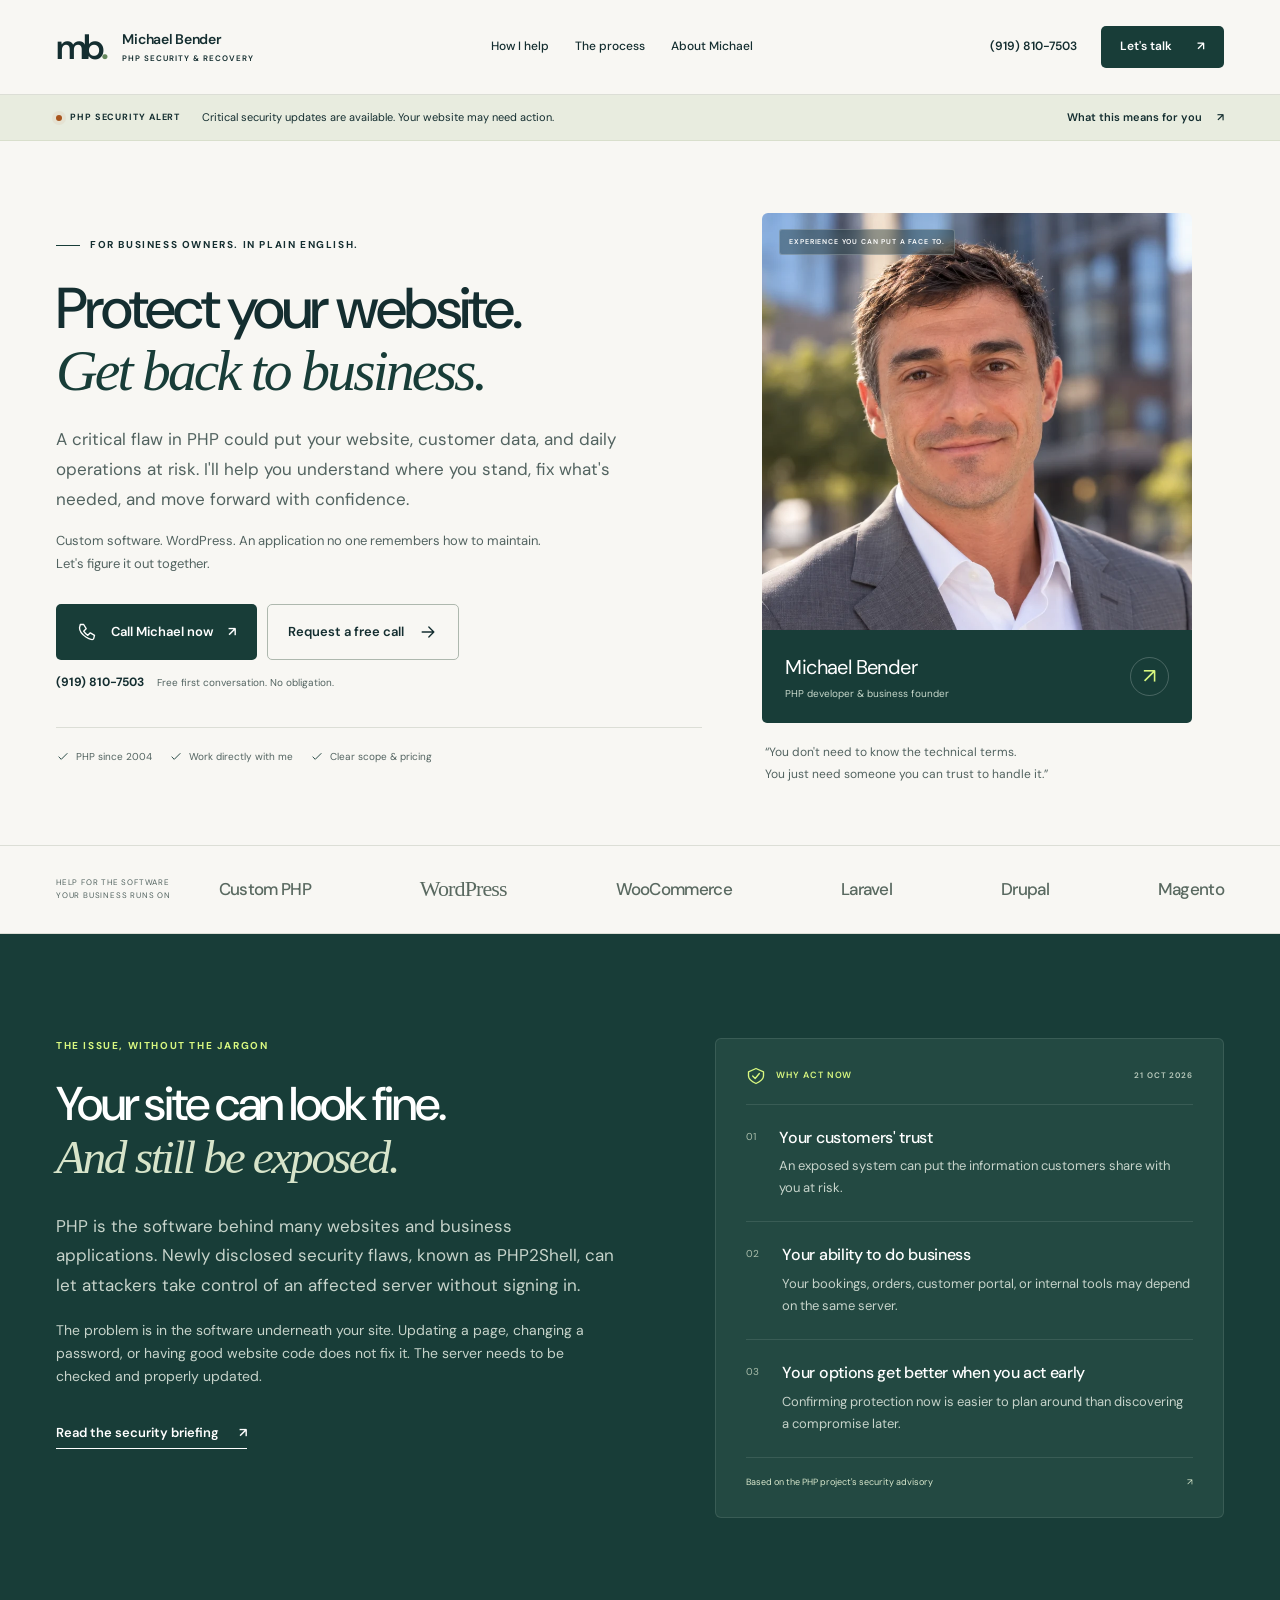
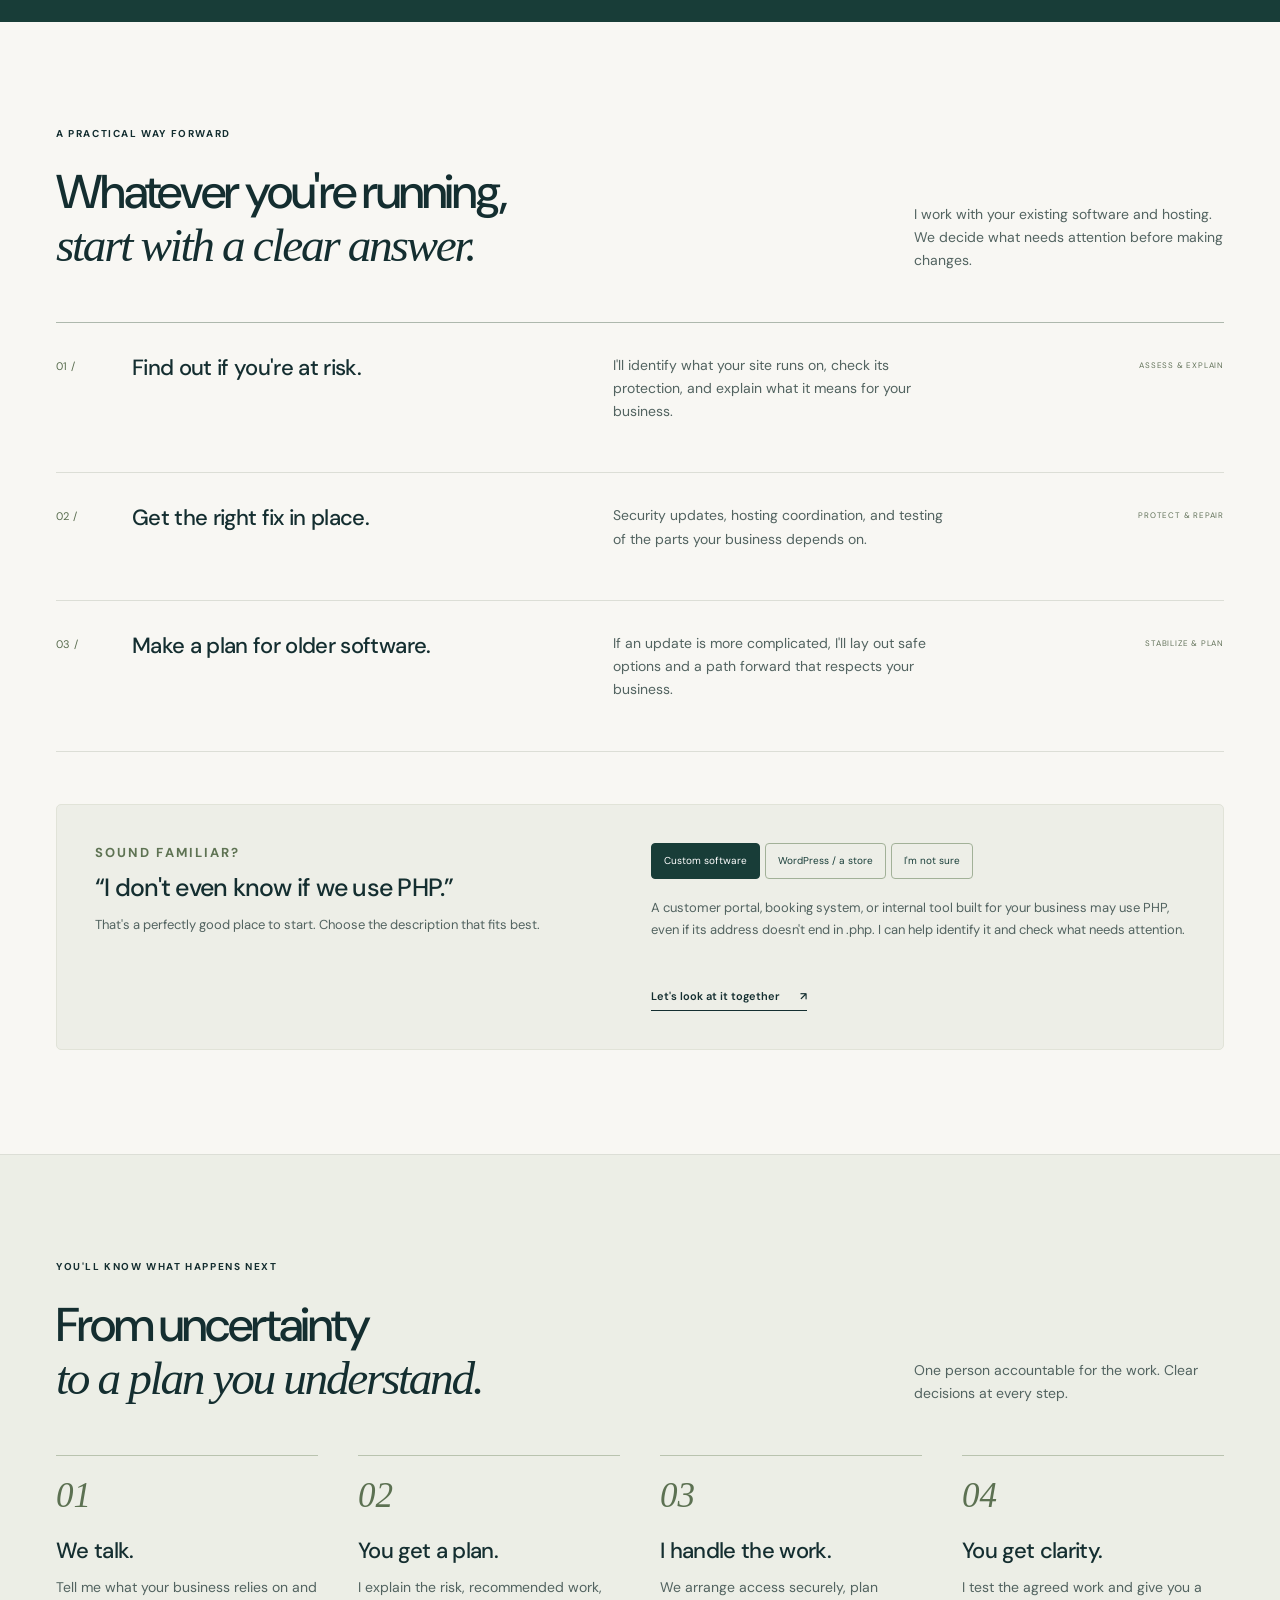
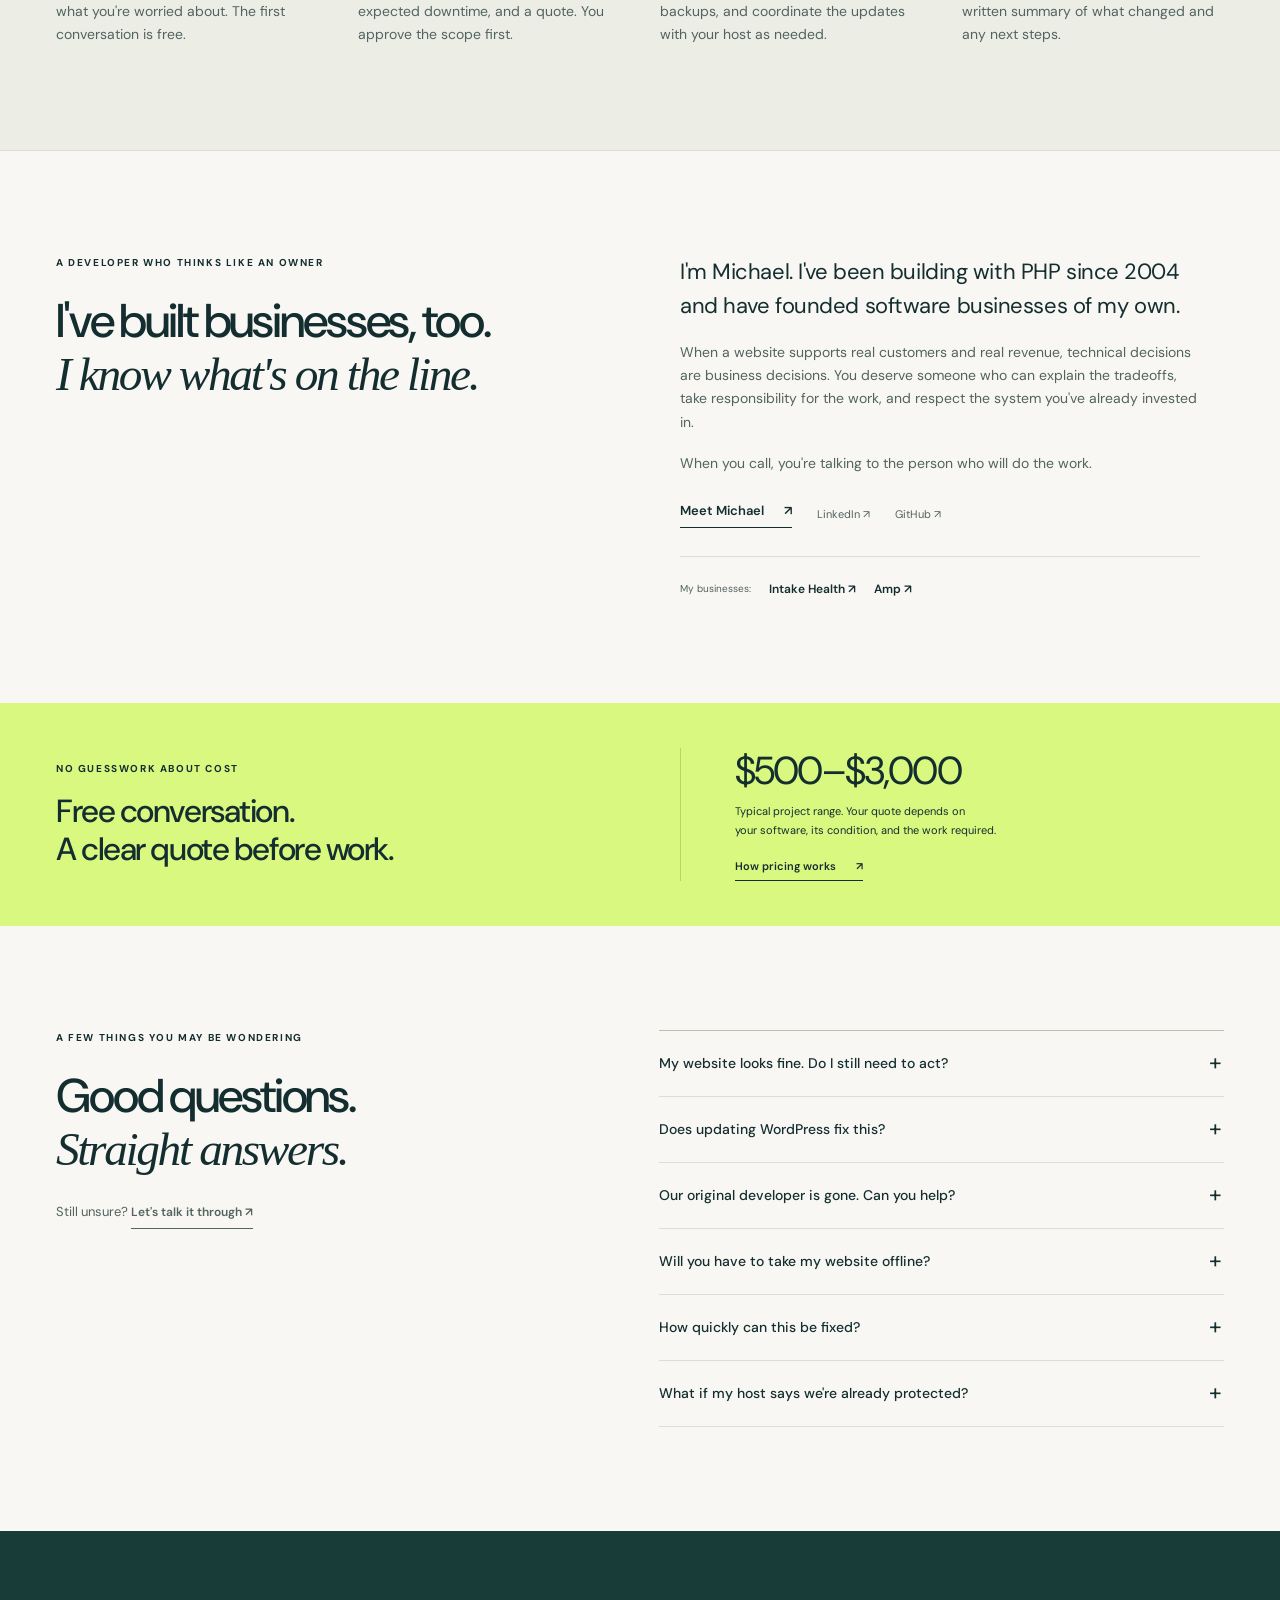
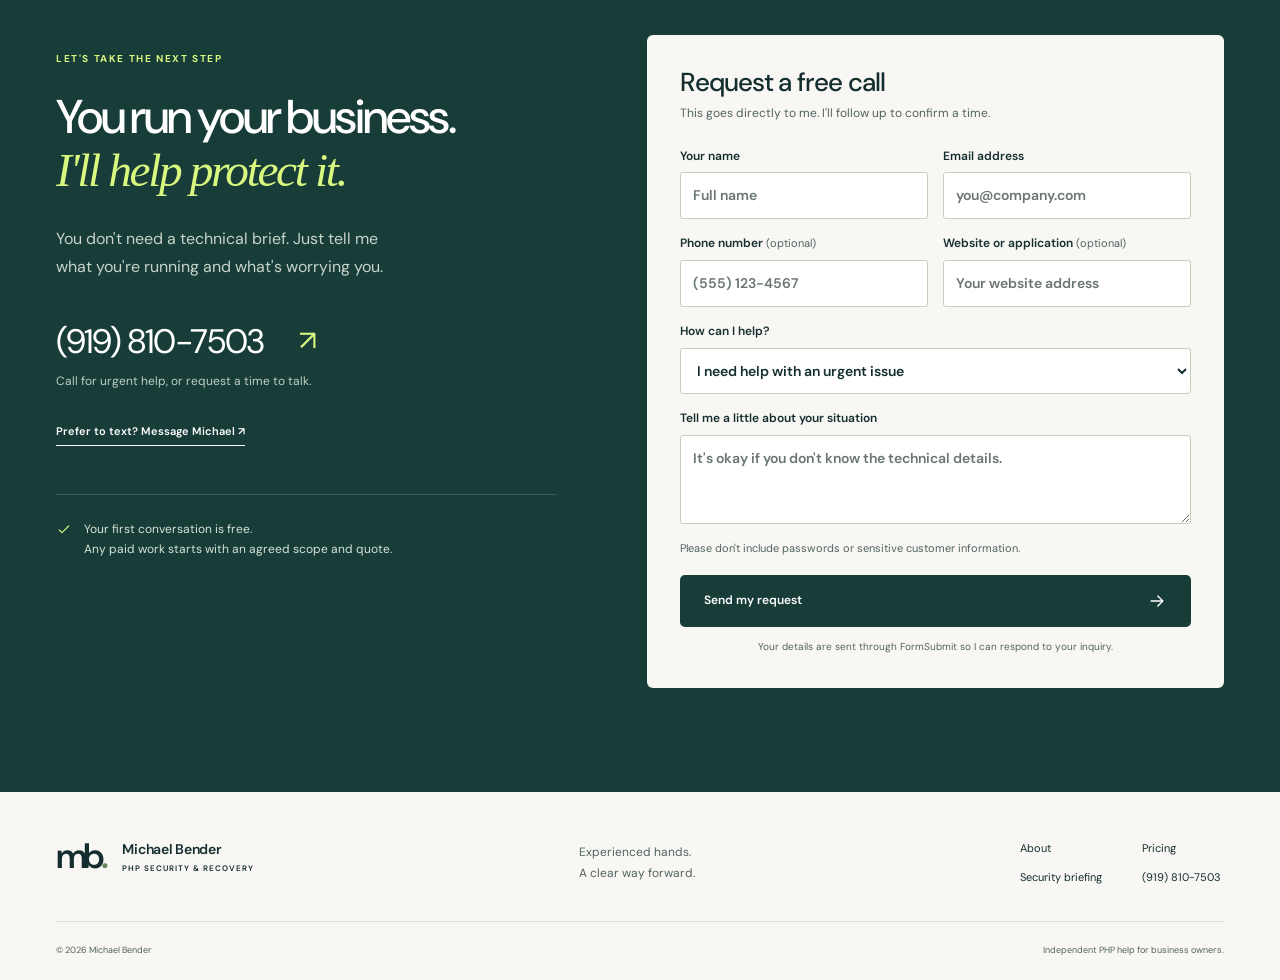
==== commit bf26f076: "Use Michael's supplied outdoor headshot throughout the redesign" ====
--- a/index.html
+++ b/index.html
@@ -17,7 +17,7 @@
 <header class="site-header"><div class="wrap header-inner"><a class="brand" href="/" aria-label="Michael Bender home"><span class="brand-mark">mb<span>.</span></span><span>Michael Bender<small>PHP SECURITY & RECOVERY</small></span></a><nav class="desktop-nav" aria-label="Primary"><a href="#services">How I help</a><a href="#process">The process</a><a href="/about/">About Michael</a></nav><a class="header-call" href="tel:+19198107503">(919) 810-7503</a><a class="btn btn-dark header-cta" href="#contact">Let's talk <span aria-hidden="true">↗</span></a><button class="menu-toggle" data-menu-toggle aria-controls="mobile-menu" aria-expanded="false" aria-label="Open menu"><span></span><span></span></button></div><nav id="mobile-menu" class="mobile-menu" aria-label="Mobile" hidden><a href="#services">How I help</a><a href="#process">The process</a><a href="/about/">About Michael</a><a href="/pricing/">Pricing</a><a href="/updates/">Security briefing</a><a href="#contact">Request a free call</a></nav></header>
 <main id="main">
 <div class="security-notice"><div class="wrap notice-inner"><span class="notice-label"><span class="status-dot"></span>PHP SECURITY ALERT</span><span>Critical security updates are available. Your website may need action.</span><a href="#risk">What this means for you <span aria-hidden="true">↗</span></a></div></div>
-<section class="hero"><div class="wrap hero-grid"><div class="hero-copy"><p class="eyebrow"><span class="eyebrow-line"></span>FOR BUSINESS OWNERS. IN PLAIN ENGLISH.</p><h1>Protect your website.<br><em>Get back to business.</em></h1><p class="lead">A critical flaw in PHP could put your website, customer data, and daily operations at risk. I'll help you understand where you stand, fix what's needed, and move forward with confidence.</p><p class="hero-reassurance">Custom software. WordPress. An application no one remembers how to maintain. Let's figure it out together.</p><div class="button-row"><a class="btn btn-dark" href="tel:+19198107503"><svg class="icon" aria-hidden="true"><use href="#phone"/></svg>Call Michael now <span aria-hidden="true">↗</span></a><a class="btn btn-outline" href="#contact">Request a free call <svg class="icon" aria-hidden="true"><use href="#arrow"/></svg></a></div><p class="hero-phone"><a href="tel:+19198107503">(919) 810-7503</a><span>Free first conversation. No obligation.</span></p><div class="hero-proof"><span><svg class="icon" aria-hidden="true"><use href="#check"/></svg>PHP since 2004</span><span><svg class="icon" aria-hidden="true"><use href="#check"/></svg>Work directly with me</span><span><svg class="icon" aria-hidden="true"><use href="#check"/></svg>Clear scope & pricing</span></div></div><div class="hero-person"><div class="portrait-frame"><img src="/img/michael-bender.webp" width="800" height="800" alt="Michael Bender, PHP developer and business founder" fetchpriority="high"><span class="portrait-caption">EXPERIENCE YOU CAN PUT A FACE TO.</span></div><div class="person-card"><div><p class="person-name">Michael Bender</p><p>PHP developer & business founder</p></div><span class="person-symbol" aria-hidden="true">↗</span></div><p class="portrait-note">“You don't need to know the technical terms.<br>You just need someone you can trust to handle it.”</p></div></div></section>
+<section class="hero"><div class="wrap hero-grid"><div class="hero-copy"><p class="eyebrow"><span class="eyebrow-line"></span>FOR BUSINESS OWNERS. IN PLAIN ENGLISH.</p><h1>Protect your website.<br><em>Get back to business.</em></h1><p class="lead">A critical flaw in PHP could put your website, customer data, and daily operations at risk. I'll help you understand where you stand, fix what's needed, and move forward with confidence.</p><p class="hero-reassurance">Custom software. WordPress. An application no one remembers how to maintain. Let's figure it out together.</p><div class="button-row"><a class="btn btn-dark" href="tel:+19198107503"><svg class="icon" aria-hidden="true"><use href="#phone"/></svg>Call Michael now <span aria-hidden="true">↗</span></a><a class="btn btn-outline" href="#contact">Request a free call <svg class="icon" aria-hidden="true"><use href="#arrow"/></svg></a></div><p class="hero-phone"><a href="tel:+19198107503">(919) 810-7503</a><span>Free first conversation. No obligation.</span></p><div class="hero-proof"><span><svg class="icon" aria-hidden="true"><use href="#check"/></svg>PHP since 2004</span><span><svg class="icon" aria-hidden="true"><use href="#check"/></svg>Work directly with me</span><span><svg class="icon" aria-hidden="true"><use href="#check"/></svg>Clear scope & pricing</span></div></div><div class="hero-person"><div class="portrait-frame"><img src="/img/michael-bender.webp" width="1000" height="801" alt="Michael Bender, PHP developer and business founder" fetchpriority="high"><span class="portrait-caption">EXPERIENCE YOU CAN PUT A FACE TO.</span></div><div class="person-card"><div><p class="person-name">Michael Bender</p><p>PHP developer & business founder</p></div><span class="person-symbol" aria-hidden="true">↗</span></div><p class="portrait-note">“You don't need to know the technical terms.<br>You just need someone you can trust to handle it.”</p></div></div></section>
 <div class="platform-rail"><div class="wrap"><span>HELP FOR THE SOFTWARE<br>YOUR BUSINESS RUNS ON</span><div class="platform-names"><span>Custom PHP</span><span class="wordpress">WordPress</span><span>WooCommerce</span><span>Laravel</span><span>Drupal</span><span>Magento</span></div></div></div>
 <section class="section risk-section" id="risk"><div class="wrap risk-grid"><div><p class="eyebrow">THE ISSUE, WITHOUT THE JARGON</p><h2>Your site can look fine.<br><em>And still be exposed.</em></h2><p class="section-intro">PHP is the software behind many websites and business applications. Newly disclosed security flaws, known as PHP2Shell, can let attackers take control of an affected server without signing in.</p><p>The problem is in the software underneath your site. Updating a page, changing a password, or having good website code does not fix it. The server needs to be checked and properly updated.</p><a class="text-link light" href="/updates/">Read the security briefing <span aria-hidden="true">↗</span></a></div><div class="risk-detail"><div class="risk-summary"><svg class="icon" aria-hidden="true"><use href="#shield"/></svg><span>WHY ACT NOW</span><time datetime="2026-10-21">21 OCT 2026</time></div><div class="risk-item"><span>01</span><div><h3>Your customers' trust</h3><p>An exposed system can put the information customers share with you at risk.</p></div></div><div class="risk-item"><span>02</span><div><h3>Your ability to do business</h3><p>Your bookings, orders, customer portal, or internal tools may depend on the same server.</p></div></div><div class="risk-item"><span>03</span><div><h3>Your options get better when you act early</h3><p>Confirming protection now is easier to plan around than discovering a compromise later.</p></div></div><a class="source-link" href="https://www.php.net/archive/2026.php" target="_blank" rel="noopener">Based on the PHP project's security advisory <span aria-hidden="true">↗</span></a></div></div></section>
 <section class="section" id="services"><div class="wrap"><div class="section-heading"><div><p class="eyebrow">A PRACTICAL WAY FORWARD</p><h2>Whatever you're running,<br><em>start with a clear answer.</em></h2></div><p>I work with your existing software and hosting. We decide what needs attention before making changes.</p></div><div class="service-list"><article class="service-row"><span class="number">01 /</span><h3>Find out if you're at risk.</h3><p>I'll identify what your site runs on, check its protection, and explain what it means for your business.</p><span class="service-tag">ASSESS & EXPLAIN</span></article><article class="service-row"><span class="number">02 /</span><h3>Get the right fix in place.</h3><p>Security updates, hosting coordination, and testing of the parts your business depends on.</p><span class="service-tag">PROTECT & REPAIR</span></article><article class="service-row"><span class="number">03 /</span><h3>Make a plan for older software.</h3><p>If an update is more complicated, I'll lay out safe options and a path forward that respects your business.</p><span class="service-tag">STABILIZE & PLAN</span></article></div><div class="software-check"><div><p class="eyebrow">SOUND FAMILIAR?</p><h3>“I don't even know if we use PHP.”</h3><p>That's a perfectly good place to start. Choose the description that fits best.</p></div><div class="software-options"><div class="choice-buttons" role="group" aria-label="What kind of software do you use?"><button type="button" class="choice active" data-software="custom" aria-pressed="true">Custom software</button><button type="button" class="choice" data-software="wordpress" aria-pressed="false">WordPress / a store</button><button type="button" class="choice" data-software="unsure" aria-pressed="false">I'm not sure</button></div><p id="software-answer" aria-live="polite">A customer portal, booking system, or internal tool built for your business may use PHP, even if its address doesn't end in .php. I can help identify it and check what needs attention.</p><a class="text-link" href="#contact">Let's look at it together <span aria-hidden="true">↗</span></a></div></div></div></section>
